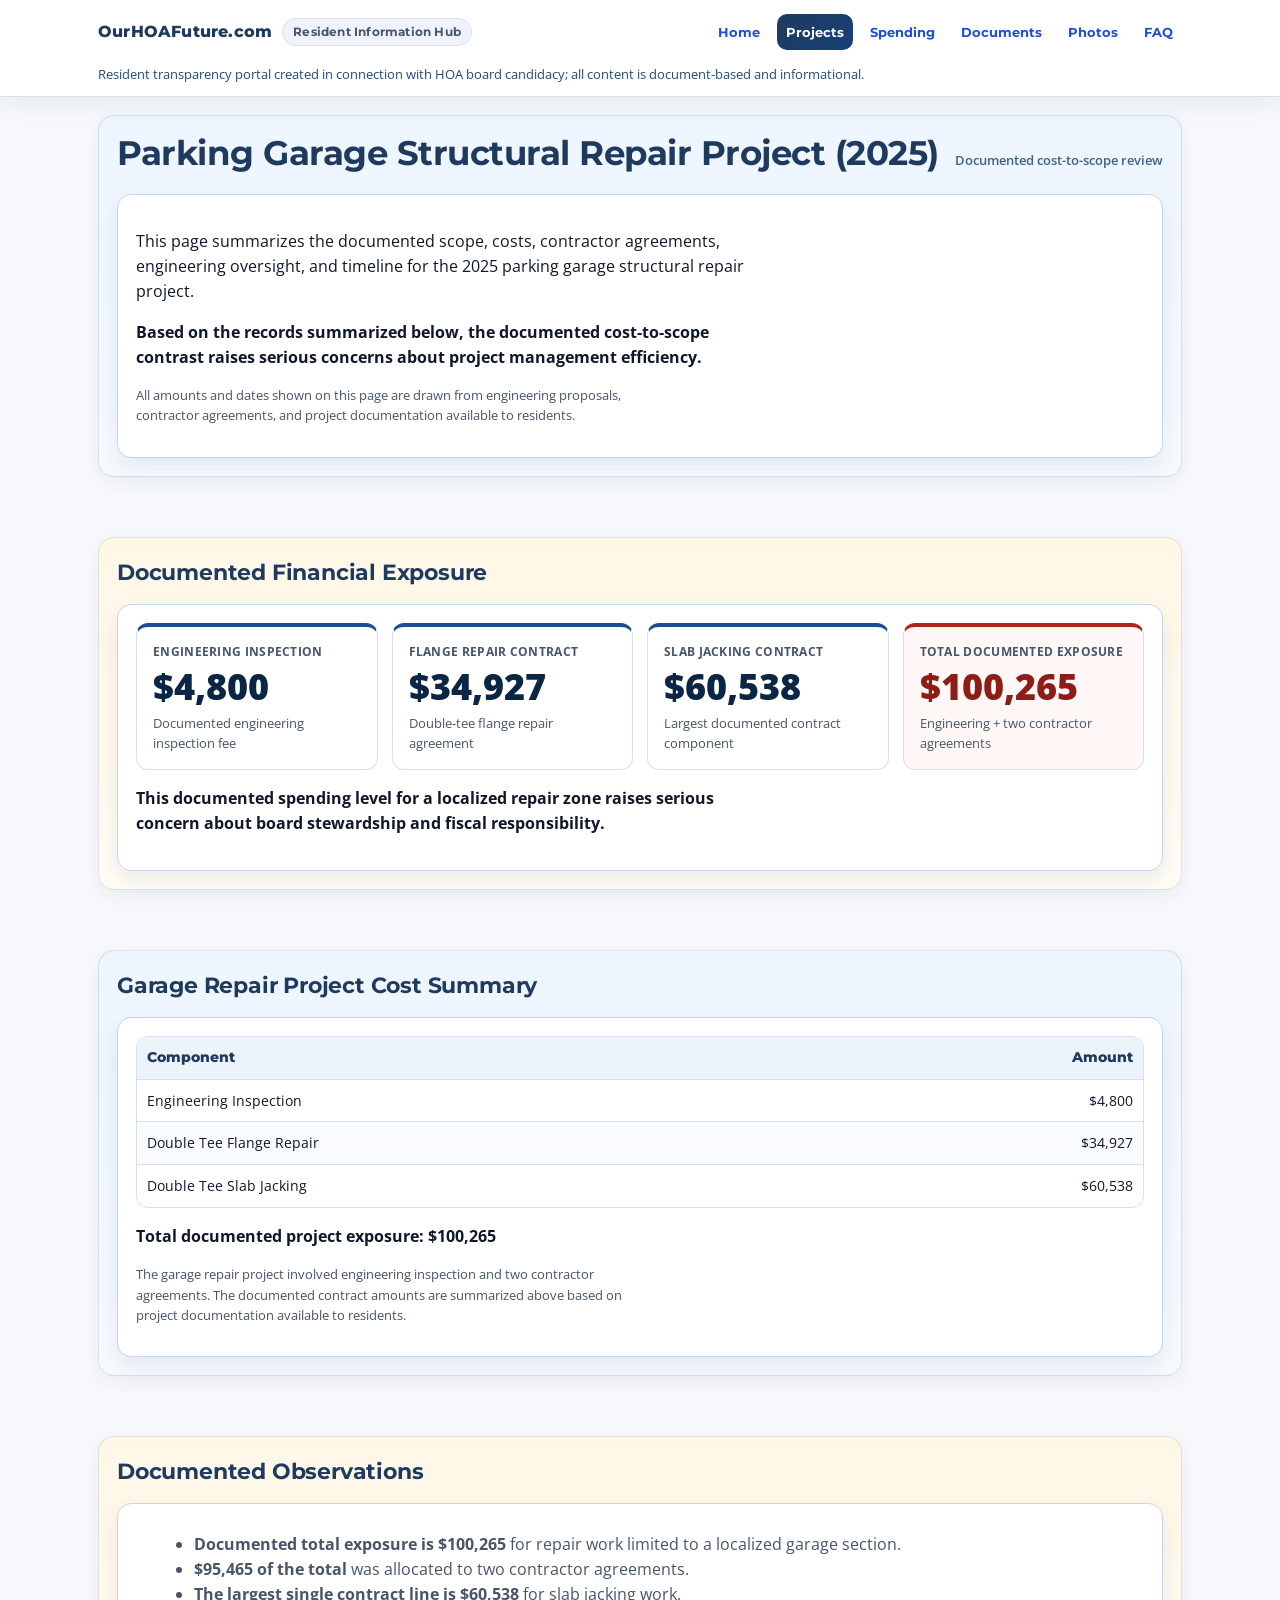
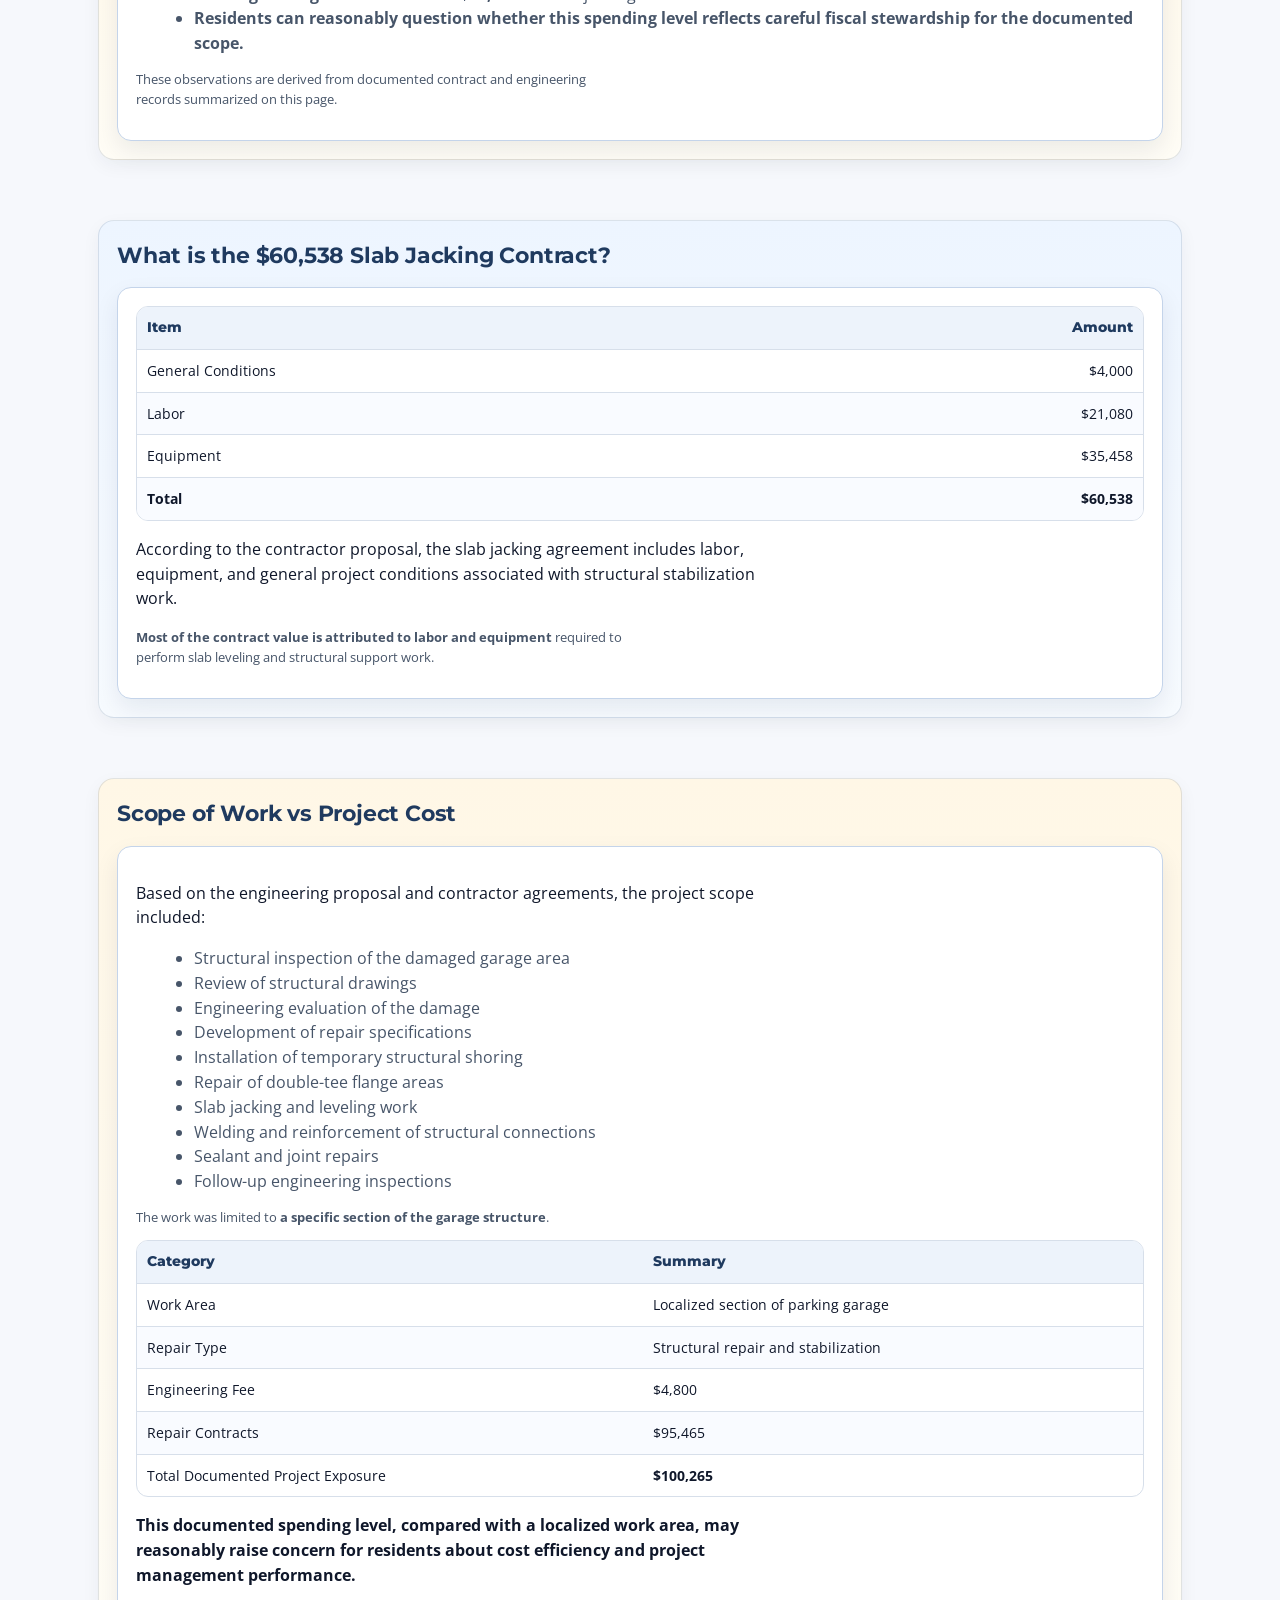
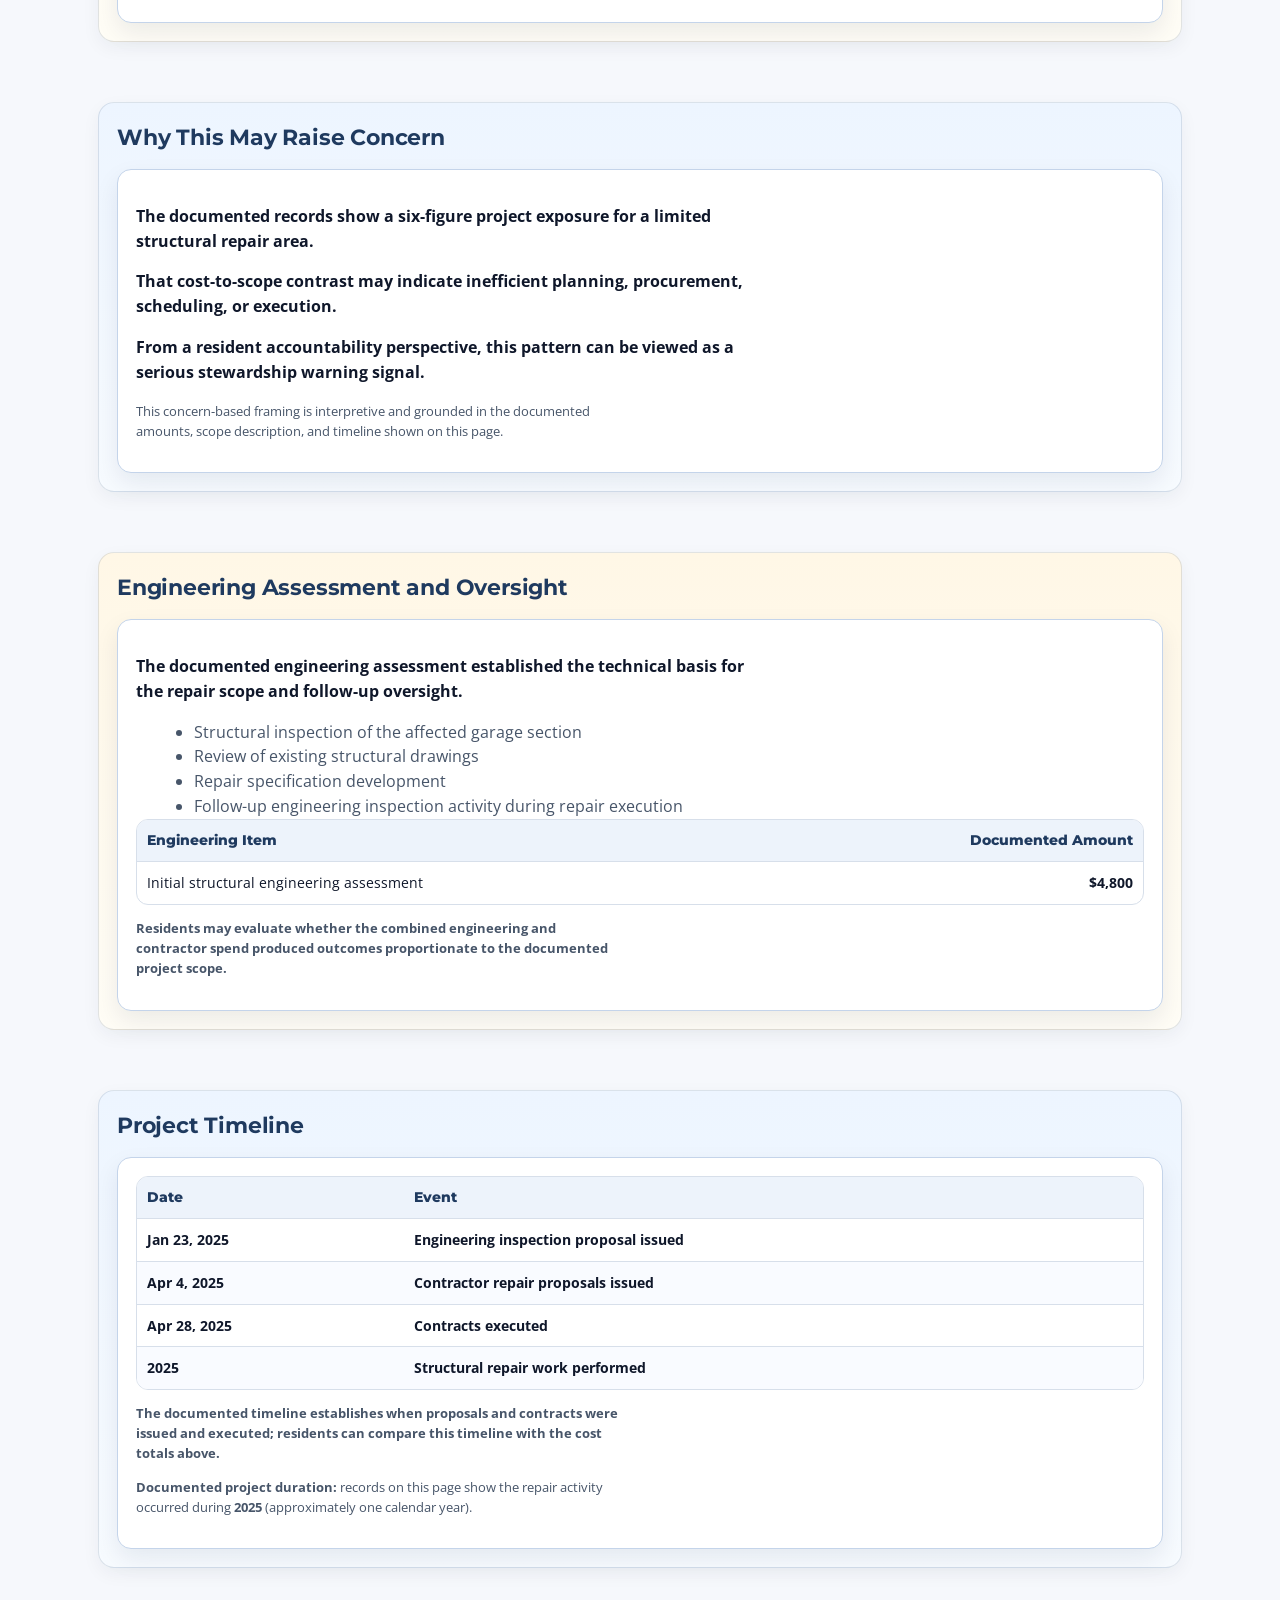
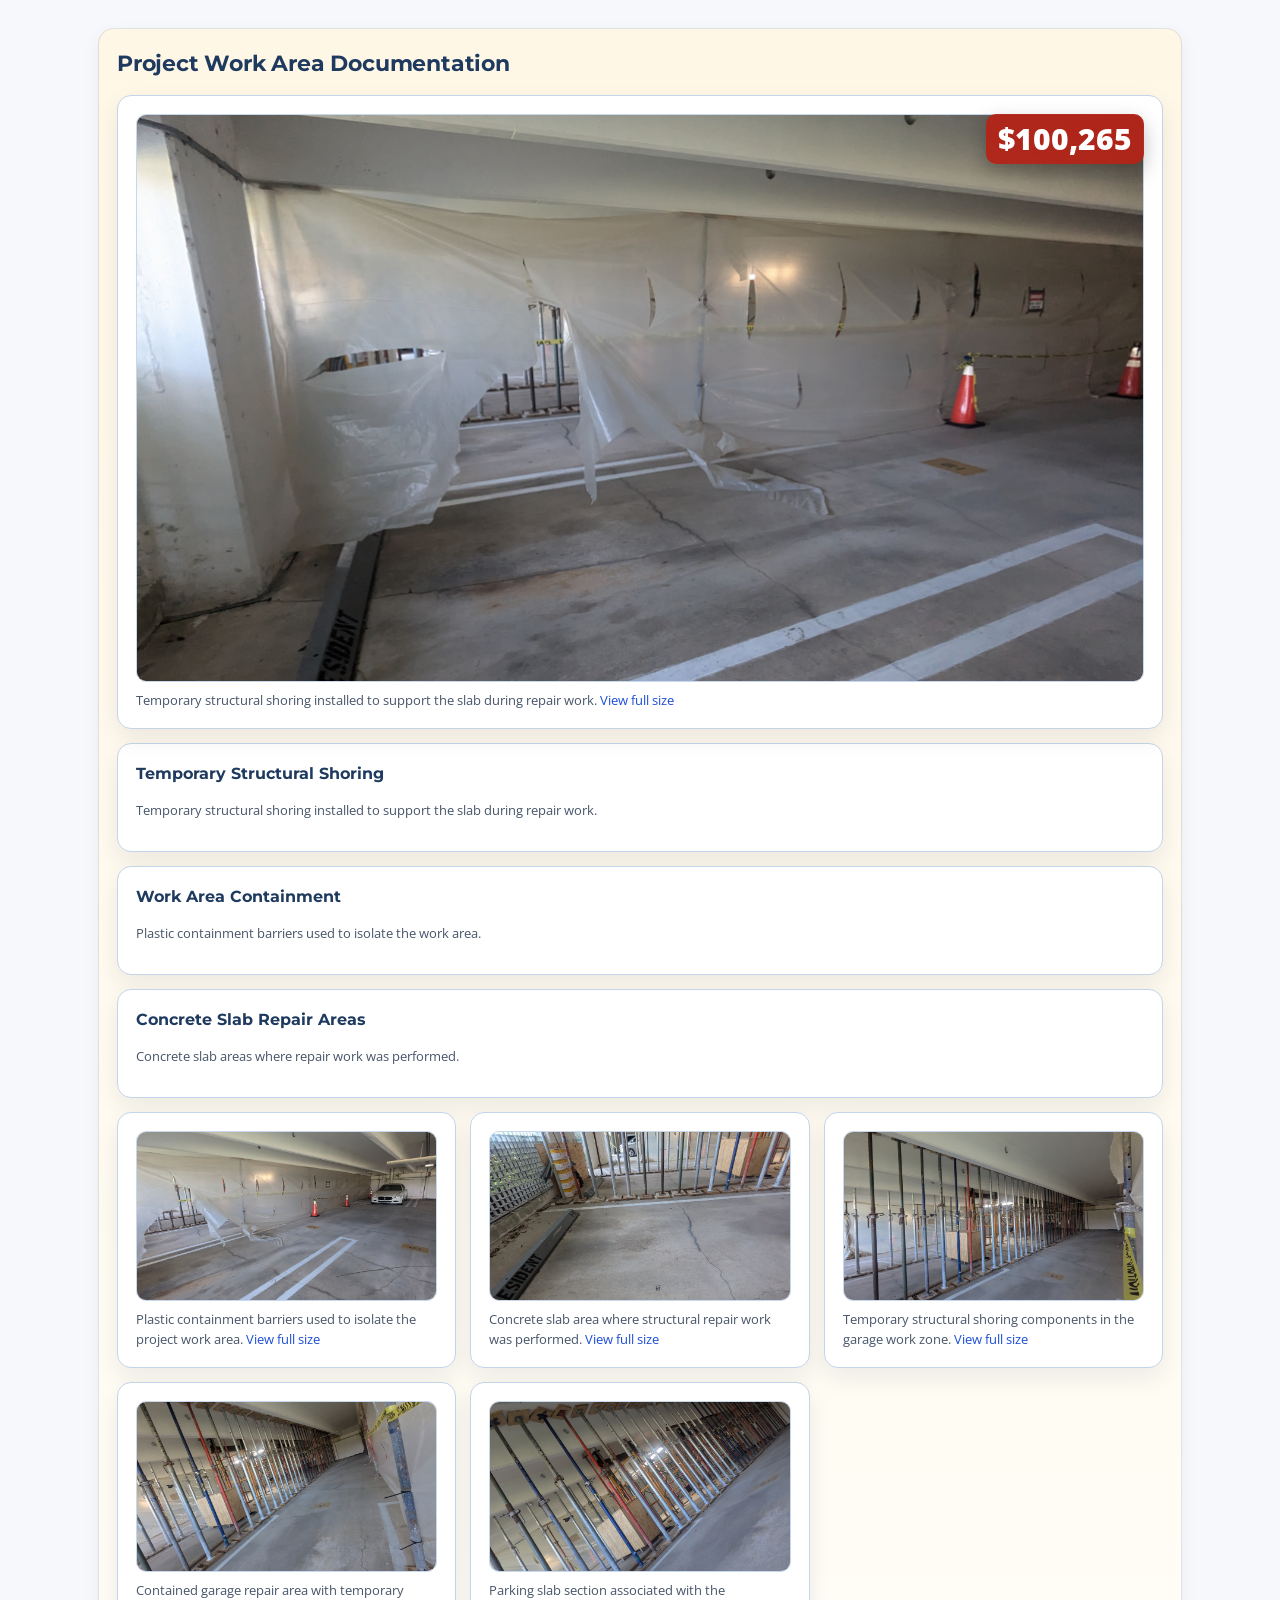
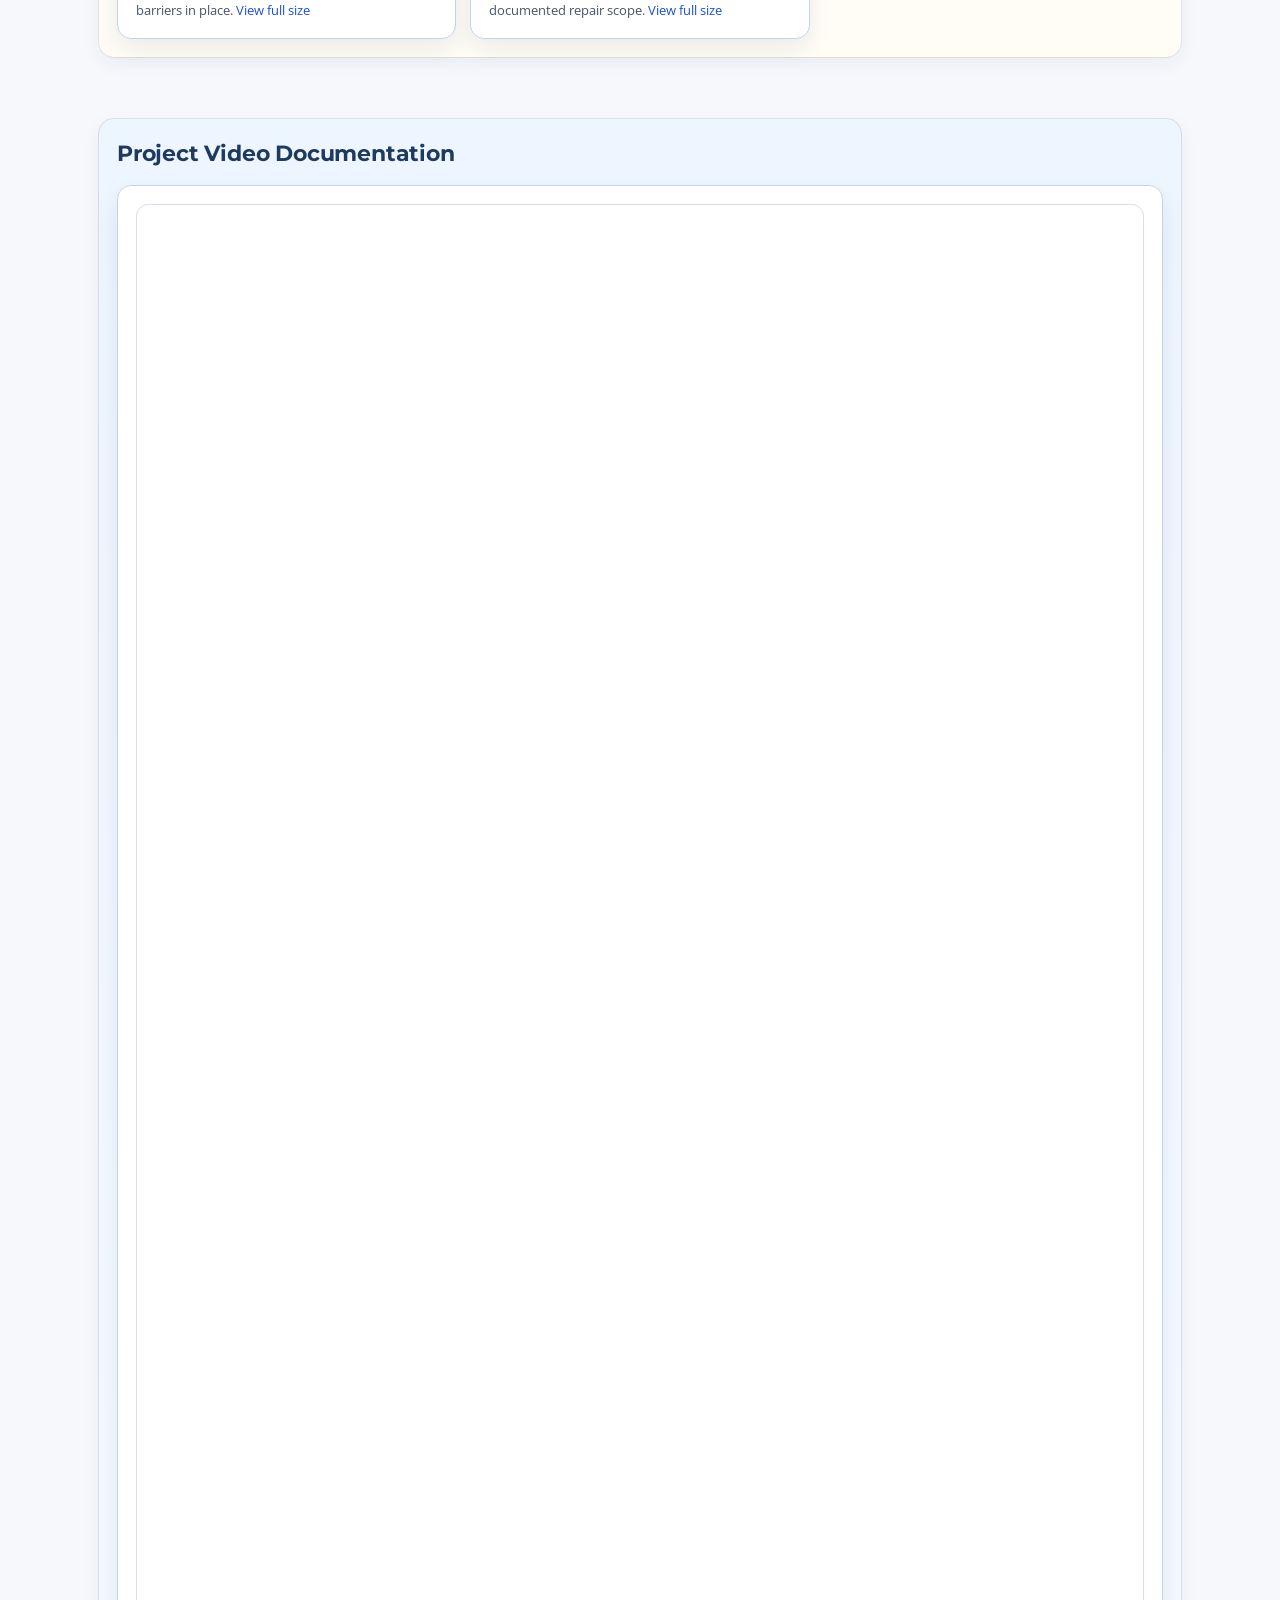
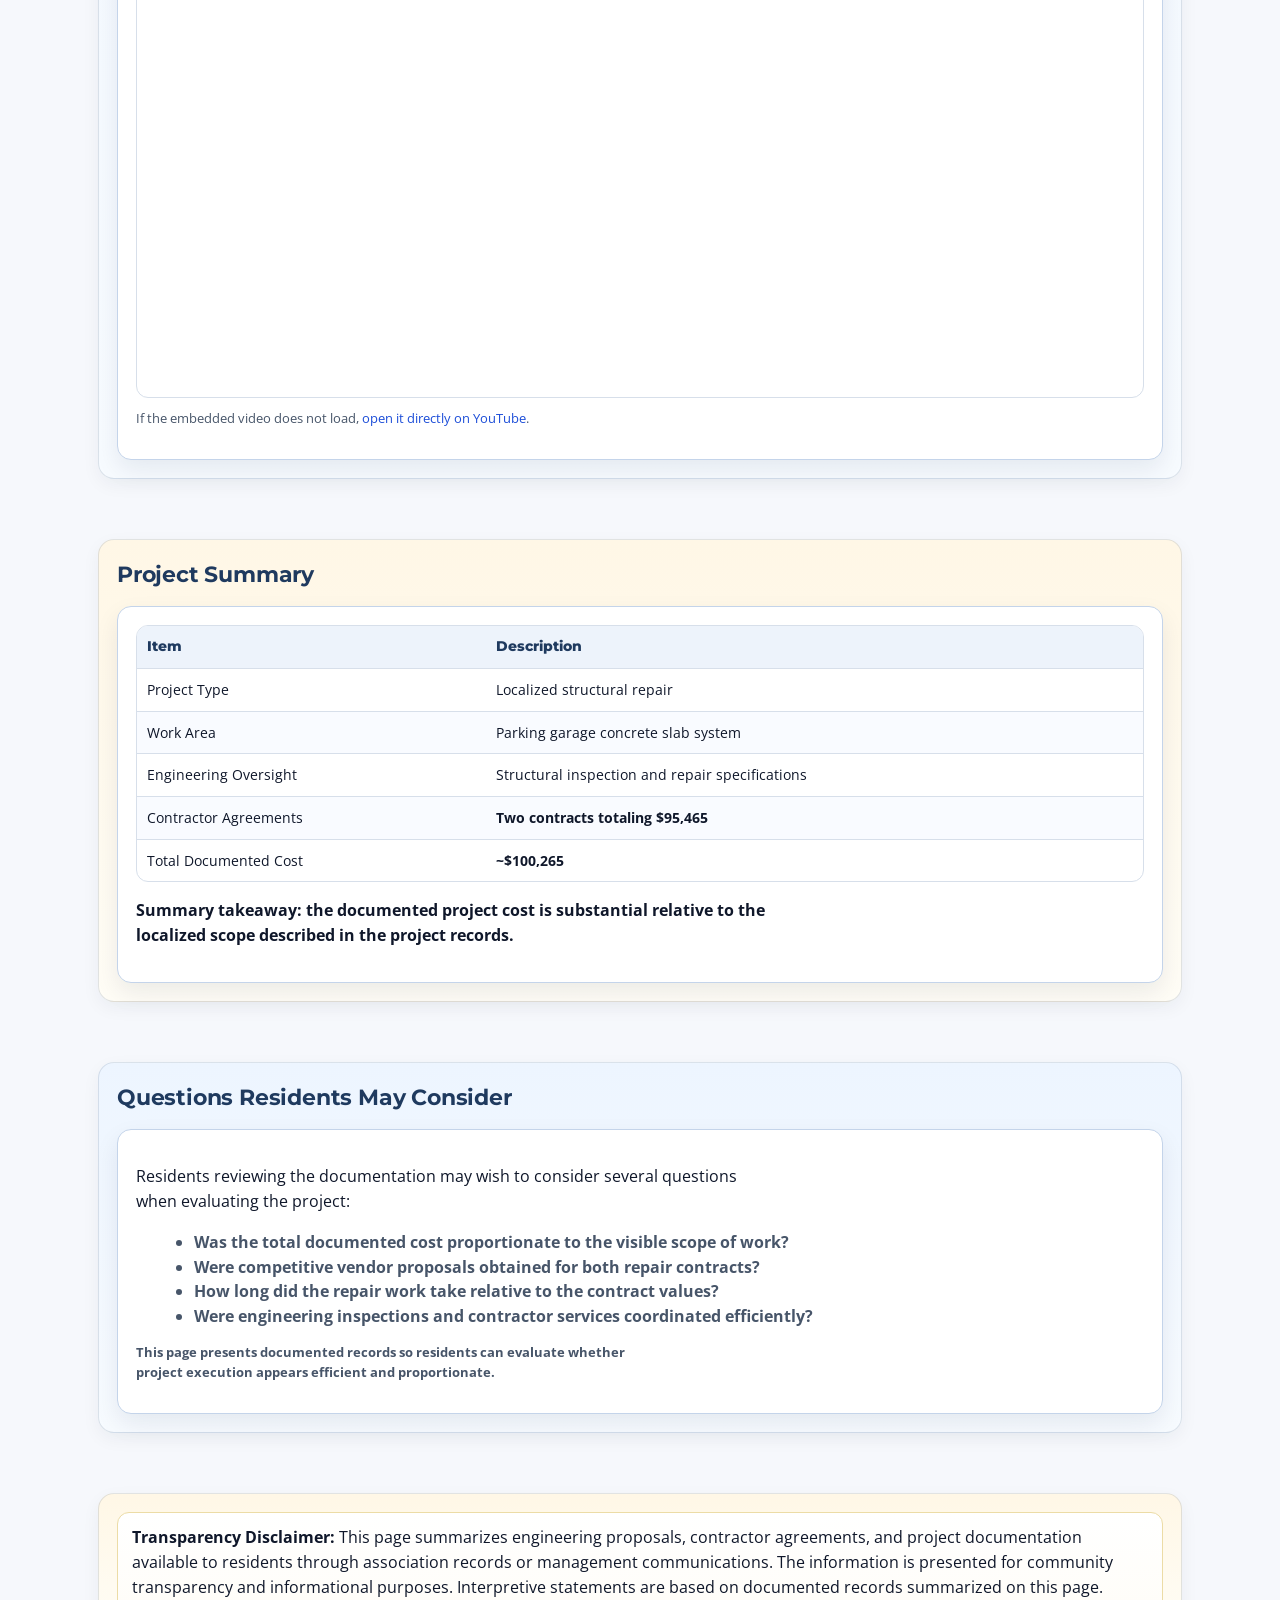
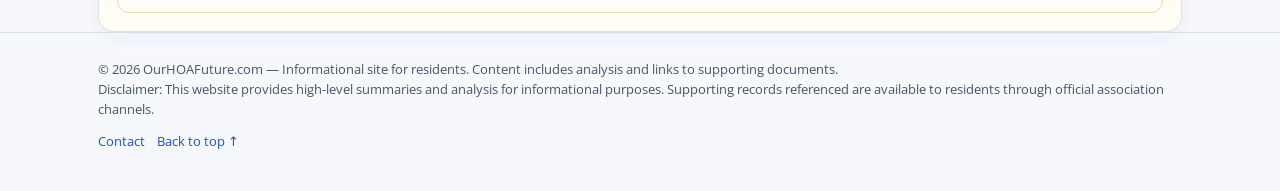
==== garage-project.html @ c11b611b "feat(garage): feature first photo, format sticker amount, and add duration note" ====
<!doctype html>
<html lang="en">
<head>
  <meta charset="utf-8" />
  <meta name="viewport" content="width=device-width, initial-scale=1" />
  <title>Parking Garage Structural Repair Project (2025) | OurHOAFuture.com</title>
  <meta name="description" content="Summary of the 2025 parking garage structural repair project, scope, documented costs, and timeline." />
  <link rel="stylesheet" href="assets/css/site.css" />
  <style>
    main.garage-project-page > section + section { margin-top: 60px; }
    .money-grid { display: grid; grid-template-columns: repeat(4, 1fr); gap: 14px; }
    .money-card { background: #fff; border: 1px solid var(--border); border-radius: 12px; padding: 16px; border-top: 4px solid #1f4f8a; }
    .money-card.total { border-top-color: #b42318; background: #fff8f7; }
    .money-label { font-size: 12px; font-weight: 700; color: var(--muted); text-transform: uppercase; letter-spacing: 0.3px; }
    .money-value { margin-top: 6px; font-size: 36px; line-height: 1.1; font-weight: 800; color: #0b2545; }
    .money-card.total .money-value { color: #8f1d17; }
    .money-note { margin-top: 6px; font-size: 13px; color: var(--muted); }
    @media (max-width: 1100px) { .money-grid { grid-template-columns: repeat(2, 1fr); } }
    @media (max-width: 700px) { .money-grid { grid-template-columns: 1fr; } .money-value { font-size: 30px; } }
  </style>
</head>
<body id="top">
<header>
  <div class="wrap">
    <div class="topbar">
      <div class="brand">
        OurHOAFuture.com
        <span class="badge">Resident Information Hub</span>
      </div>
                  <nav>
        <a href="index.html">Home</a>
        <a class="active" href="pages/projects.html">Projects</a>
        <a href="pages/spending.html">Spending</a>
        <a href="pages/documents.html">Documents</a>
        <a href="pages/photos.html">Photos</a>
        <a href="pages/faq.html">FAQ</a>
      </nav>
    </div>
    <div class="context-ribbon">Resident transparency portal created in connection with HOA board candidacy; all content is document-based and informational.</div>
  </div>
</header>

<main class="wrap garage-project-page">
  <section class="panel">
    <div class="section-title">
      <h1>Parking Garage Structural Repair Project (2025)</h1>
      <div class="hint">Documented cost-to-scope review</div>
    </div>
    <div class="card">
      <p>This page summarizes the documented scope, costs, contractor agreements, engineering oversight, and timeline for the 2025 parking garage structural repair project.</p>
      <p><strong>Based on the records summarized below, the documented cost-to-scope contrast raises serious concerns about project management efficiency.</strong></p>
      <p class="small">All amounts and dates shown on this page are drawn from engineering proposals, contractor agreements, and project documentation available to residents.</p>
    </div>
  </section>

  <section class="panel">
    <div class="section-title"><h2>Documented Financial Exposure</h2></div>
    <div class="card">
      <div class="money-grid">
        <div class="money-card">
          <div class="money-label">Engineering Inspection</div>
          <div class="money-value">$4,800</div>
          <div class="money-note">Documented engineering inspection fee</div>
        </div>
        <div class="money-card">
          <div class="money-label">Flange Repair Contract</div>
          <div class="money-value">$34,927</div>
          <div class="money-note">Double-tee flange repair agreement</div>
        </div>
        <div class="money-card">
          <div class="money-label">Slab Jacking Contract</div>
          <div class="money-value">$60,538</div>
          <div class="money-note">Largest documented contract component</div>
        </div>
        <div class="money-card total">
          <div class="money-label">Total Documented Exposure</div>
          <div class="money-value">$100,265</div>
          <div class="money-note">Engineering + two contractor agreements</div>
        </div>
      </div>
      <p><strong>This documented spending level for a localized repair zone raises serious concern about board stewardship and fiscal responsibility.</strong></p>
    </div>
  </section>

  <section class="panel">
    <div class="section-title"><h2>Garage Repair Project Cost Summary</h2></div>
    <div class="card">
      <div class="table-wrap">
        <table>
          <thead>
            <tr>
              <th>Component</th>
              <th class="num">Amount</th>
            </tr>
          </thead>
          <tbody>
            <tr>
              <td>Engineering Inspection</td>
              <td class="num">$4,800</td>
            </tr>
            <tr>
              <td>Double Tee Flange Repair</td>
              <td class="num">$34,927</td>
            </tr>
            <tr>
              <td>Double Tee Slab Jacking</td>
              <td class="num">$60,538</td>
            </tr>
          </tbody>
        </table>
      </div>
      <p><strong>Total documented project exposure: $100,265</strong></p>
      <p class="small">The garage repair project involved engineering inspection and two contractor agreements. The documented contract amounts are summarized above based on project documentation available to residents.</p>
    </div>
  </section>

  <section class="panel">
    <div class="section-title"><h2>Documented Observations</h2></div>
    <div class="card">
      <ul>
        <li><strong>Documented total exposure is $100,265</strong> for repair work limited to a localized garage section.</li>
        <li><strong>$95,465 of the total</strong> was allocated to two contractor agreements.</li>
        <li><strong>The largest single contract line is $60,538</strong> for slab jacking work.</li>
        <li><strong>Residents can reasonably question whether this spending level reflects careful fiscal stewardship for the documented scope.</strong></li>
      </ul>
      <p class="small">These observations are derived from documented contract and engineering records summarized on this page.</p>
    </div>
  </section>

  <section class="panel">
    <div class="section-title"><h2>What is the $60,538 Slab Jacking Contract?</h2></div>
    <div class="card">
      <div class="table-wrap">
        <table>
          <thead>
            <tr>
              <th>Item</th>
              <th class="num">Amount</th>
            </tr>
          </thead>
          <tbody>
            <tr>
              <td>General Conditions</td>
              <td class="num">$4,000</td>
            </tr>
            <tr>
              <td>Labor</td>
              <td class="num">$21,080</td>
            </tr>
            <tr>
              <td>Equipment</td>
              <td class="num">$35,458</td>
            </tr>
            <tr>
              <td><strong>Total</strong></td>
              <td class="num"><strong>$60,538</strong></td>
            </tr>
          </tbody>
        </table>
      </div>
      <p>According to the contractor proposal, the slab jacking agreement includes labor, equipment, and general project conditions associated with structural stabilization work.</p>
      <p class="small"><strong>Most of the contract value is attributed to labor and equipment</strong> required to perform slab leveling and structural support work.</p>
    </div>
  </section>

  <section class="panel">
    <div class="section-title"><h2>Scope of Work vs Project Cost</h2></div>
    <div class="card">
      <p>Based on the engineering proposal and contractor agreements, the project scope included:</p>
      <ul>
        <li>Structural inspection of the damaged garage area</li>
        <li>Review of structural drawings</li>
        <li>Engineering evaluation of the damage</li>
        <li>Development of repair specifications</li>
        <li>Installation of temporary structural shoring</li>
        <li>Repair of double-tee flange areas</li>
        <li>Slab jacking and leveling work</li>
        <li>Welding and reinforcement of structural connections</li>
        <li>Sealant and joint repairs</li>
        <li>Follow-up engineering inspections</li>
      </ul>
      <p class="small">The work was limited to <strong>a specific section of the garage structure</strong>.</p>

      <div class="table-wrap">
        <table>
          <thead>
            <tr>
              <th>Category</th>
              <th>Summary</th>
            </tr>
          </thead>
          <tbody>
            <tr>
              <td>Work Area</td>
              <td>Localized section of parking garage</td>
            </tr>
            <tr>
              <td>Repair Type</td>
              <td>Structural repair and stabilization</td>
            </tr>
            <tr>
              <td>Engineering Fee</td>
              <td>$4,800</td>
            </tr>
            <tr>
              <td>Repair Contracts</td>
              <td>$95,465</td>
            </tr>
            <tr>
              <td>Total Documented Project Exposure</td>
              <td><strong>$100,265</strong></td>
            </tr>
          </tbody>
        </table>
      </div>
      <p><strong>This documented spending level, compared with a localized work area, may reasonably raise concern for residents about cost efficiency and project management performance.</strong></p>
    </div>
  </section>

  <section class="panel">
    <div class="section-title"><h2>Why This May Raise Concern</h2></div>
    <div class="card">
      <p><strong>The documented records show a six-figure project exposure for a limited structural repair area.</strong></p>
      <p><strong>That cost-to-scope contrast may indicate inefficient planning, procurement, scheduling, or execution.</strong></p>
      <p><strong>From a resident accountability perspective, this pattern can be viewed as a serious stewardship warning signal.</strong></p>
      <p class="small">This concern-based framing is interpretive and grounded in the documented amounts, scope description, and timeline shown on this page.</p>
    </div>
  </section>

  <section class="panel">
    <div class="section-title"><h2>Engineering Assessment and Oversight</h2></div>
    <div class="card">
      <p><strong>The documented engineering assessment established the technical basis for the repair scope and follow-up oversight.</strong></p>
      <ul>
        <li>Structural inspection of the affected garage section</li>
        <li>Review of existing structural drawings</li>
        <li>Repair specification development</li>
        <li>Follow-up engineering inspection activity during repair execution</li>
      </ul>
      <div class="table-wrap">
        <table>
          <thead>
            <tr>
              <th>Engineering Item</th>
              <th class="num">Documented Amount</th>
            </tr>
          </thead>
          <tbody>
            <tr>
              <td>Initial structural engineering assessment</td>
              <td class="num"><strong>$4,800</strong></td>
            </tr>
          </tbody>
        </table>
      </div>
      <p class="small"><strong>Residents may evaluate whether the combined engineering and contractor spend produced outcomes proportionate to the documented project scope.</strong></p>
    </div>
  </section>

  <section class="panel">
    <div class="section-title"><h2>Project Timeline</h2></div>
    <div class="card">
      <div class="table-wrap">
        <table>
          <thead>
            <tr>
              <th>Date</th>
              <th>Event</th>
            </tr>
          </thead>
          <tbody>
            <tr>
              <td><strong>Jan 23, 2025</strong></td>
              <td><strong>Engineering inspection proposal issued</strong></td>
            </tr>
            <tr>
              <td><strong>Apr 4, 2025</strong></td>
              <td><strong>Contractor repair proposals issued</strong></td>
            </tr>
            <tr>
              <td><strong>Apr 28, 2025</strong></td>
              <td><strong>Contracts executed</strong></td>
            </tr>
            <tr>
              <td><strong>2025</strong></td>
              <td><strong>Structural repair work performed</strong></td>
            </tr>
          </tbody>
        </table>
      </div>
      <p class="small"><strong>The documented timeline establishes when proposals and contracts were issued and executed; residents can compare this timeline with the cost totals above.</strong></p>
      <p class="small"><strong>Documented project duration:</strong> records on this page show the repair activity occurred during <strong>2025</strong> (approximately one calendar year).</p>
    </div>
  </section>

  <section class="panel">
    <div class="section-title"><h2>Project Work Area Documentation</h2></div>

    <figure class="card gallery-item" style="margin-bottom:14px;">
      <a href="assets/images/garage1.jpg" target="_blank" rel="noopener"><img src="assets/images/garage1.jpg" alt="Temporary structural shoring installed to support the slab during repair work" loading="lazy" /></a>
      <div class="cost-markup" aria-label="Documented cost">$100,265</div>
      <figcaption>Temporary structural shoring installed to support the slab during repair work. <a href="assets/images/garage1.jpg" target="_blank" rel="noopener">View full size</a></figcaption>
    </figure>

    <div class="card" style="margin-bottom:14px;">
      <h3>Temporary Structural Shoring</h3>
      <p class="small">Temporary structural shoring installed to support the slab during repair work.</p>
    </div>

    <div class="card" style="margin-bottom:14px;">
      <h3>Work Area Containment</h3>
      <p class="small">Plastic containment barriers used to isolate the work area.</p>
    </div>

    <div class="card" style="margin-bottom:14px;">
      <h3>Concrete Slab Repair Areas</h3>
      <p class="small">Concrete slab areas where repair work was performed.</p>
    </div>

    <div class="garage-gallery">
      <figure class="card gallery-item"><a href="assets/images/garage2.jpg" target="_blank" rel="noopener"><img src="assets/images/garage2.jpg" alt="Plastic containment barriers used to isolate the project work area" loading="lazy" /></a><figcaption>Plastic containment barriers used to isolate the project work area. <a href="assets/images/garage2.jpg" target="_blank" rel="noopener">View full size</a></figcaption></figure>
      <figure class="card gallery-item"><a href="assets/images/garage3.jpg" target="_blank" rel="noopener"><img src="assets/images/garage3.jpg" alt="Concrete slab area where structural repair work was performed" loading="lazy" /></a><figcaption>Concrete slab area where structural repair work was performed. <a href="assets/images/garage3.jpg" target="_blank" rel="noopener">View full size</a></figcaption></figure>
      <figure class="card gallery-item"><a href="assets/images/garage4.jpg" target="_blank" rel="noopener"><img src="assets/images/garage4.jpg" alt="Temporary structural shoring components in the garage work zone" loading="lazy" /></a><figcaption>Temporary structural shoring components in the garage work zone. <a href="assets/images/garage4.jpg" target="_blank" rel="noopener">View full size</a></figcaption></figure>
      <figure class="card gallery-item"><a href="assets/images/garage5.jpg" target="_blank" rel="noopener"><img src="assets/images/garage5.jpg" alt="Contained garage repair area with temporary barriers in place" loading="lazy" /></a><figcaption>Contained garage repair area with temporary barriers in place. <a href="assets/images/garage5.jpg" target="_blank" rel="noopener">View full size</a></figcaption></figure>
      <figure class="card gallery-item"><a href="assets/images/garage6.jpg" target="_blank" rel="noopener"><img src="assets/images/garage6.jpg" alt="Parking slab section associated with the documented repair scope" loading="lazy" /></a><figcaption>Parking slab section associated with the documented repair scope. <a href="assets/images/garage6.jpg" target="_blank" rel="noopener">View full size</a></figcaption></figure>
    </div>
  </section>

  <section class="panel">
    <div class="section-title"><h2>Project Video Documentation</h2></div>
    <div class="card">
      <div style="position:relative;padding-top:177.78%;border-radius:12px;overflow:hidden;border:1px solid var(--border);">
        <iframe
          src="https://www.youtube.com/embed/sgrGL63CoDY"
          title="Garage repair project video"
          loading="lazy"
          allow="accelerometer; autoplay; clipboard-write; encrypted-media; gyroscope; picture-in-picture; web-share"
          allowfullscreen
          style="position:absolute;inset:0;width:100%;height:100%;border:0;"
        ></iframe>
      </div>
      <p class="small" style="margin-top:10px;">If the embedded video does not load, <a href="https://youtube.com/shorts/sgrGL63CoDY?feature=share" target="_blank" rel="noopener">open it directly on YouTube</a>.</p>
    </div>
  </section>

  <section class="panel">
    <div class="section-title"><h2>Project Summary</h2></div>
    <div class="card">
      <div class="table-wrap">
        <table>
          <thead>
            <tr>
              <th>Item</th>
              <th>Description</th>
            </tr>
          </thead>
          <tbody>
            <tr><td>Project Type</td><td>Localized structural repair</td></tr>
            <tr><td>Work Area</td><td>Parking garage concrete slab system</td></tr>
            <tr><td>Engineering Oversight</td><td>Structural inspection and repair specifications</td></tr>
            <tr><td>Contractor Agreements</td><td><strong>Two contracts totaling $95,465</strong></td></tr>
            <tr><td>Total Documented Cost</td><td><strong>~$100,265</strong></td></tr>
          </tbody>
        </table>
      </div>
      <p><strong>Summary takeaway: the documented project cost is substantial relative to the localized scope described in the project records.</strong></p>
    </div>
  </section>

  <section class="panel">
    <div class="section-title"><h2>Questions Residents May Consider</h2></div>
    <div class="card">
      <p>Residents reviewing the documentation may wish to consider several questions when evaluating the project:</p>
      <ul>
        <li><strong>Was the total documented cost proportionate to the visible scope of work?</strong></li>
        <li><strong>Were competitive vendor proposals obtained for both repair contracts?</strong></li>
        <li><strong>How long did the repair work take relative to the contract values?</strong></li>
        <li><strong>Were engineering inspections and contractor services coordinated efficiently?</strong></li>
      </ul>
      <p class="small"><strong>This page presents documented records so residents can evaluate whether project execution appears efficient and proportionate.</strong></p>
    </div>
  </section>

  <section class="panel">
    <div class="callout">
      <strong>Transparency Disclaimer:</strong> This page summarizes engineering proposals, contractor agreements, and project documentation available to residents through association records or management communications. The information is presented for community transparency and informational purposes. Interpretive statements are based on documented records summarized on this page.
    </div>
  </section>
</main>

<footer>
  <div class="wrap">
    <div class="footer-row">
      <div>&copy; <span id="y"></span> OurHOAFuture.com &mdash; Informational site for residents. Content includes analysis and links to supporting documents.<br />Disclaimer: This website provides high-level summaries and analysis for informational purposes. Supporting records referenced are available to residents through official association channels.</div>
      <div class="footer-links">
        <a href="pages/contact.html">Contact</a>
        <a href="#top">Back to top &uarr;</a>
      </div>
    </div>
  </div>

  <script src="assets/js/site.js"></script>
  <script>
    document.getElementById("y").textContent = new Date().getFullYear();
  </script>
</footer>
</body>
</html>
---- assets/css/site.css ----
@import url("https://fonts.googleapis.com/css2?family=Montserrat:wght@600;700;800&family=Open+Sans:wght@400;600;700&display=swap");

:root{
  --bg:#F6F8FC;
  --surface:#FFFFFF;
  --surface-2:#EEF3FB;
  --text:#0F172A;
  --muted:#475569;
  --border:#D7DFEA;
  --primary:#1f3a5f;
  --primary-2:#2a4d7c;
  --accent:#C9A227;
  --danger:#B42318;
  --link:#1D4ED8;
  --navy:var(--primary);
  --slate:#2E4A6B;
  --teal:#0F766E;
  --cyan:#0EA5E9;
  --amber:#C58B00;
  --sky:#EAF2FB;
  --soft-blue:#F3F8FF;
  --warm:#FFF9EC;
  --ink:var(--text);
  --panel:var(--surface-2);
  --radius:14px;
  --shadow:0 10px 25px rgba(11,31,59,.08);
  --max:1120px;
}
*{box-sizing:border-box}
body{
  margin:0;
  font-family:"Open Sans",Lato,ui-sans-serif,system-ui,-apple-system,"Segoe UI",Roboto,Arial,"Helvetica Neue",Helvetica,sans-serif;
  color:var(--text);
  background:var(--bg);
  line-height:1.55;
  overflow-x:hidden;
}
a{color:var(--link);text-decoration:none}
a:hover{color:var(--teal);text-decoration:underline}
header{
  position:sticky;
  top:0;
  z-index:50;
  background:rgba(255,255,255,.97);
  backdrop-filter:blur(8px);
  border-bottom:1px solid var(--border);
  box-shadow:0 8px 24px rgba(11,31,59,.06);
}
.wrap{max-width:var(--max);margin:0 auto;padding:0 18px}
.topbar{
  display:flex;
  align-items:center;
  justify-content:space-between;
  gap:14px;
  padding:14px 0;
}
.brand{
  display:flex;
  align-items:center;
  gap:10px;
  font-family:"Montserrat",ui-sans-serif,system-ui,sans-serif;
  font-weight:800;
  letter-spacing:.2px;
  color:var(--navy);
  white-space:nowrap;
}
.badge{
  font-size:12px;
  font-weight:700;
  padding:4px 10px;
  border:1px solid var(--border);
  border-radius:999px;
  color:var(--muted);
  background:var(--panel);
}
.context-ribbon{
  font-size:13px;
  color:#274a73;
  padding:0 0 12px;
}
nav{
  display:flex;
  gap:8px;
  flex-wrap:wrap;
  justify-content:flex-end;
  font-family:"Montserrat",ui-sans-serif,system-ui,sans-serif;
  font-size:13px;
  font-weight:700;
}
.mobile-nav-toggle{
  display:none;
  border:1px solid var(--border);
  background:var(--surface);
  color:var(--primary);
  border-radius:10px;
  padding:8px 10px;
  font-weight:700;
  font-family:"Montserrat",ui-sans-serif,system-ui,sans-serif;
}
.mobile-nav-toggle:hover{background:var(--surface-2)}
.mobile-nav-toggle:focus-visible{
  outline:3px solid rgba(29,78,216,.35);
  outline-offset:2px;
}
nav a{padding:8px 9px;border-radius:10px}
nav a:hover{background:var(--soft-blue);text-decoration:none}
nav a.active{background:linear-gradient(135deg,var(--navy),#174077);color:#fff}
main{padding:42px 0 28px}
main.home-main > section{
  margin-top:60px;
}
main > section{
  margin-top:18px;
  padding:18px;
  border-radius:16px;
  border:1px solid rgba(46,74,107,.14);
  box-shadow:0 6px 18px rgba(11,31,59,.05);
}
main > section:nth-of-type(odd){background:linear-gradient(180deg,#edf5ff,#f7fbff)}
main > section:nth-of-type(even){background:linear-gradient(180deg,#fff7e6,#fffdf6)}
.hero{padding-bottom:20px}
.hero-grid{display:grid;grid-template-columns:1.3fr .7fr;gap:18px;align-items:stretch}
.about-grid{display:grid;grid-template-columns:1.2fr .8fr;gap:18px;align-items:stretch}
.stack{display:grid;gap:14px}
.card{
  background:var(--surface);
  border:1px solid #c4d4ea;
  border-radius:var(--radius);
  box-shadow:var(--shadow);
  padding:18px;
}
h1,h2,h3,th,.btn{
  font-family:"Montserrat",ui-sans-serif,system-ui,sans-serif;
}
h1{margin:0 0 8px;font-size:34px;line-height:1.12;color:var(--navy);letter-spacing:-.5px}
h2{margin:0;font-size:22px;color:var(--navy);letter-spacing:-.2px}
h3{margin:0 0 8px;color:var(--navy);font-size:16px}
.subhead{font-size:16px;color:var(--muted);margin:0 0 14px}
.tagline{display:inline-flex;gap:10px;flex-wrap:wrap;font-weight:800;color:var(--navy);margin:0 0 12px}
.tagline span{
  padding:6px 10px;
  border-radius:999px;
  border:1px solid #cfe0f5;
  background:linear-gradient(180deg,#ffffff,#f6fbff);
}
.cta-row{display:flex;gap:10px;flex-wrap:wrap;margin-top:14px}
.btn{
  display:inline-flex;
  align-items:center;
  justify-content:center;
  padding:10px 14px;
  border-radius:12px;
  border:1px solid var(--border);
  background:var(--surface);
  color:var(--navy);
  font-weight:800;
  font-size:14px;
}
.btn.primary{
  background:linear-gradient(135deg,var(--navy),#174077);
  color:#fff;
  border-color:#163a68;
}
.btn-primary{
  background:linear-gradient(135deg,var(--navy),#174077);
  color:#fff;
  border-color:#163a68;
}
.btn-secondary{
  background:var(--surface);
  color:var(--navy);
  border-color:#163a68;
}
.btn-secondary:hover{background:#eef4ff;text-decoration:none}
.btn-accent{
  background:linear-gradient(180deg,#d4ad3c,#bb962b);
  color:#10233f;
  border-color:#b28f27;
}
.btn-accent:hover{opacity:.95;text-decoration:none}
.btn.primary:hover{opacity:.95;text-decoration:none}
.btn-primary:hover{opacity:.95;text-decoration:none}
.btn:hover{background:#f7fbff;text-decoration:none;border-color:#bcd1ea}
p{max-width:70ch}
.panel{border-radius:16px}
a:focus-visible,
button:focus-visible,
input:focus-visible,
select:focus-visible,
summary:focus-visible{
  outline:3px solid rgba(29,78,216,.35);
  outline-offset:2px;
}
.profile-card{padding:14px}
.profile-photo{
  width:100%;
  border-radius:12px;
  border:1px solid var(--border);
  display:block;
  object-fit:cover;
  aspect-ratio:4/3;
}
.profile-caption{margin-top:10px;font-size:13px;color:var(--muted)}
.qrbox{display:flex;flex-direction:column;justify-content:space-between;gap:10px}
.qr{
  width:100%;
  aspect-ratio:1/1;
  border:1px dashed #cfd8e6;
  border-radius:12px;
  background:#fff;
  display:flex;
  align-items:center;
  justify-content:center;
  overflow:hidden;
}
.qr img{width:100%;height:100%;object-fit:contain}
.small{font-size:13px;color:var(--muted)}
.section-title{display:flex;align-items:baseline;justify-content:space-between;gap:12px;margin-bottom:14px}
.hint{font-size:13px;color:#3e6289;font-weight:600}
.grid{display:grid;grid-template-columns:repeat(12,1fr);gap:14px}
.col-4{grid-column:span 4}
.col-6{grid-column:span 6}
.col-8{grid-column:span 8}
.col-12{grid-column:span 12}
.tile{background:#fff;border:1px solid var(--border);border-radius:var(--radius);padding:16px}
.tile{
  border-top:4px solid #93b5dc;
  transition:transform .18s ease, box-shadow .18s ease, border-top-color .18s ease;
}
.grid .tile:nth-child(3n+1){border-top-color:#2e5f97}
.grid .tile:nth-child(3n+2){border-top-color:#0f766e}
.grid .tile:nth-child(3n+3){border-top-color:#b07d00}
.tile:hover{
  transform:translateY(-2px);
  box-shadow:0 12px 24px rgba(11,31,59,.14);
}
.tile p{margin:0;color:var(--muted);font-size:14px}
.tile .link{margin-top:10px;display:inline-block;font-weight:800}
ul{margin:10px 0 0 18px;color:var(--muted)}
.callout{
  border-left:4px solid var(--accent);
  padding:12px 14px;
  background:linear-gradient(180deg,#fff,#fffdf8);
  border-radius:12px;
  border:1px solid #ecdca6;
}
.placeholder{
  margin-top:10px;
  height:220px;
  border:1px dashed #cfd8e6;
  border-radius:12px;
  background:#fff;
  display:flex;
  align-items:center;
  justify-content:center;
  color:var(--muted);
  font-weight:700;
}
table{
  width:100%;
  border-collapse:separate;
  border-spacing:0;
  border:1px solid var(--border);
  border-radius:12px;
  background:var(--surface);
  font-size:14px;
  overflow:hidden;
}
th,td{padding:10px;border-bottom:1px solid var(--border);vertical-align:top}
th{text-align:left;color:var(--navy);background:#edf3fb;font-weight:800}
tbody tr:nth-child(even){background:#f9fbff}
tbody tr:hover{background:#edf5ff}
.num{text-align:right;white-space:nowrap}
tr:last-child td{border-bottom:none}
tfoot td{font-weight:700}
.data-status{margin:10px 0 0;color:var(--muted);font-size:13px}
.toolbar{display:flex;gap:10px;flex-wrap:wrap;align-items:center;margin-bottom:12px}
.search-input,.sort-select{
  padding:8px 10px;
  border:1px solid var(--border);
  border-radius:10px;
  background:#fff;
  color:var(--ink);
}
.search-input{min-width:260px;max-width:100%}
.toggle-row{display:flex;align-items:center;gap:6px;font-size:13px;color:var(--muted)}
.summary-grid{display:grid;grid-template-columns:repeat(3,1fr);gap:14px}
.summary-card{background:#fff;border:1px solid var(--border);border-radius:12px;padding:14px}
.summary-card{
  border-left:5px solid #2e5f97;
  background:linear-gradient(180deg,#ffffff,#f7fbff);
}
.summary-grid .summary-card:nth-child(2){border-left-color:#0f766e}
.summary-grid .summary-card:nth-child(3){border-left-color:#b07d00}
.summary-label{font-size:12px;font-weight:700;color:var(--muted);text-transform:uppercase;letter-spacing:.3px}
.summary-value{margin-top:6px;font-weight:800;color:var(--navy);font-size:24px;line-height:1.2}
.summary-meta{margin-top:6px;font-size:13px;color:var(--muted)}
.table-scroll{overflow-x:auto}
.table-wrap{overflow-x:auto}
.chip-group{display:flex;gap:8px;flex-wrap:wrap;margin-bottom:12px}
.chip{
  border:1px solid var(--border);
  background:#fff;
  color:var(--slate);
  border-radius:999px;
  padding:7px 12px;
  font-size:13px;
  font-weight:700;
  cursor:pointer;
}
.chip.active{background:var(--navy);border-color:var(--navy);color:#fff}
.charts-grid{display:grid;grid-template-columns:repeat(3,1fr);gap:14px}
.latest-updates{display:grid;grid-template-columns:repeat(3,1fr);gap:14px}
.latest-item{
  background:linear-gradient(180deg,#ffffff,#f1f7ff);
  border:1px solid #bfd2ea;
  border-radius:12px;
  padding:14px;
}
.muted{color:var(--muted)}
.priority-grid{display:grid;grid-template-columns:repeat(3,1fr);gap:14px}
.priority-item{
  background:var(--surface);
  border:1px solid var(--border);
  border-radius:12px;
  padding:14px;
  display:flex;
  gap:10px;
  align-items:flex-start;
}
.priority-marker{
  width:10px;
  height:10px;
  margin-top:6px;
  border-radius:999px;
  background:var(--accent);
  flex:0 0 auto;
}
.cost-bars{margin-top:12px;display:grid;gap:10px}
.bar-row{display:grid;grid-template-columns:170px 1fr auto;align-items:center;gap:10px}
.bar-label{font-size:14px;font-weight:700;color:var(--navy)}
.bar-track{height:14px;background:#e8edf5;border-radius:999px;overflow:hidden}
.bar-fill{height:100%;background:linear-gradient(90deg,var(--slate),var(--navy));border-radius:999px}
.bar-value{font-weight:700;color:var(--navy);font-size:13px}
.garage-gallery{display:grid;grid-template-columns:repeat(3,1fr);gap:14px}
.gallery-item{margin:0}
.gallery-item{position:relative}
.gallery-item img{
  width:100%;
  border-radius:10px;
  display:block;
  border:1px solid #c7d8ec;
}
.gallery-item figcaption{margin-top:8px;font-size:13px;color:var(--muted)}
.cost-markup{
  position:absolute;
  top:18px;
  right:18px;
  background:rgba(180,35,24,.95);
  color:#fff;
  font-weight:800;
  font-size:30px;
  line-height:1;
  padding:10px 12px;
  border-radius:10px;
  box-shadow:0 8px 20px rgba(0,0,0,.25);
}
#garageCostChart{width:100%;height:320px !important;max-height:320px}
footer{padding:26px 0 40px;border-top:1px solid var(--border);color:var(--muted);font-size:13px}
.footer-row{display:flex;gap:12px;flex-wrap:wrap;align-items:center;justify-content:space-between}
.footer-links{display:flex;gap:12px;align-items:center}
@media (max-width:900px){
  .hero-grid,.about-grid{grid-template-columns:1fr}
  .summary-grid,.charts-grid,.latest-updates{grid-template-columns:1fr}
  .priority-grid{grid-template-columns:repeat(2,1fr)}
  .garage-gallery{grid-template-columns:repeat(2,1fr)}
  .col-4,.col-6,.col-8{grid-column:span 12}
  nav{justify-content:flex-start}
  .brand{white-space:normal}
}
@media (max-width:700px){
  .wrap{padding:0 14px}
  main{padding:28px 0 20px}
  header{
    position:static;
  }
  .topbar{
    flex-direction:column;
    align-items:flex-start;
    gap:10px;
    padding:10px 0;
  }
  .brand{
    width:100%;
    font-size:18px;
  }
  .mobile-nav-toggle{
    display:inline-flex;
    align-items:center;
    gap:6px;
  }
  nav{
    display:none;
    width:100%;
    flex-direction:column;
    align-items:stretch;
    gap:6px;
    padding-bottom:2px;
  }
  header.nav-open nav{
    display:flex;
  }
  nav a{
    white-space:normal;
    font-size:12px;
    padding:9px 10px;
    border:1px solid var(--border);
    background:var(--surface);
  }
  .context-ribbon{font-size:12px;padding-bottom:10px}
  h1{font-size:28px}
  h2{font-size:20px}
  .subhead{font-size:15px}
  .tagline span{font-size:12px;padding:5px 9px}
  .cta-row{display:grid;grid-template-columns:1fr;gap:8px}
  .cta-row .btn{width:100%}
  .section-title{
    flex-direction:column;
    align-items:flex-start;
    gap:4px;
  }
  .card,.tile{padding:14px}
  .toolbar{
    flex-direction:column;
    align-items:stretch;
  }
  .search-input,.sort-select{
    width:100%;
    min-width:0;
  }
  .summary-value{font-size:22px}
  .placeholder{height:180px}
  table{font-size:13px}
  th,td{padding:8px}
  .latest-item h3{font-size:15px}
  .priority-grid{grid-template-columns:1fr}
  .bar-row{grid-template-columns:1fr}
  .garage-gallery{grid-template-columns:1fr}
  .cost-markup{
    font-size:24px;
    top:14px;
    right:14px;
  }
  #garageCostChart{height:260px !important;max-height:260px}
  .footer-row{justify-content:flex-start}
  .footer-links{width:100%;justify-content:flex-start}
}
@media (max-width:480px){
  .wrap{padding:0 12px}
  .brand{font-size:17px}
  nav a{font-size:11px;padding:6px 8px}
  h1{font-size:24px}
  h2{font-size:18px}
  .card,.tile,.summary-card,.latest-item{padding:12px}
  .search-input,.sort-select{font-size:14px}
  table{font-size:12px}
  th,td{padding:7px}
}
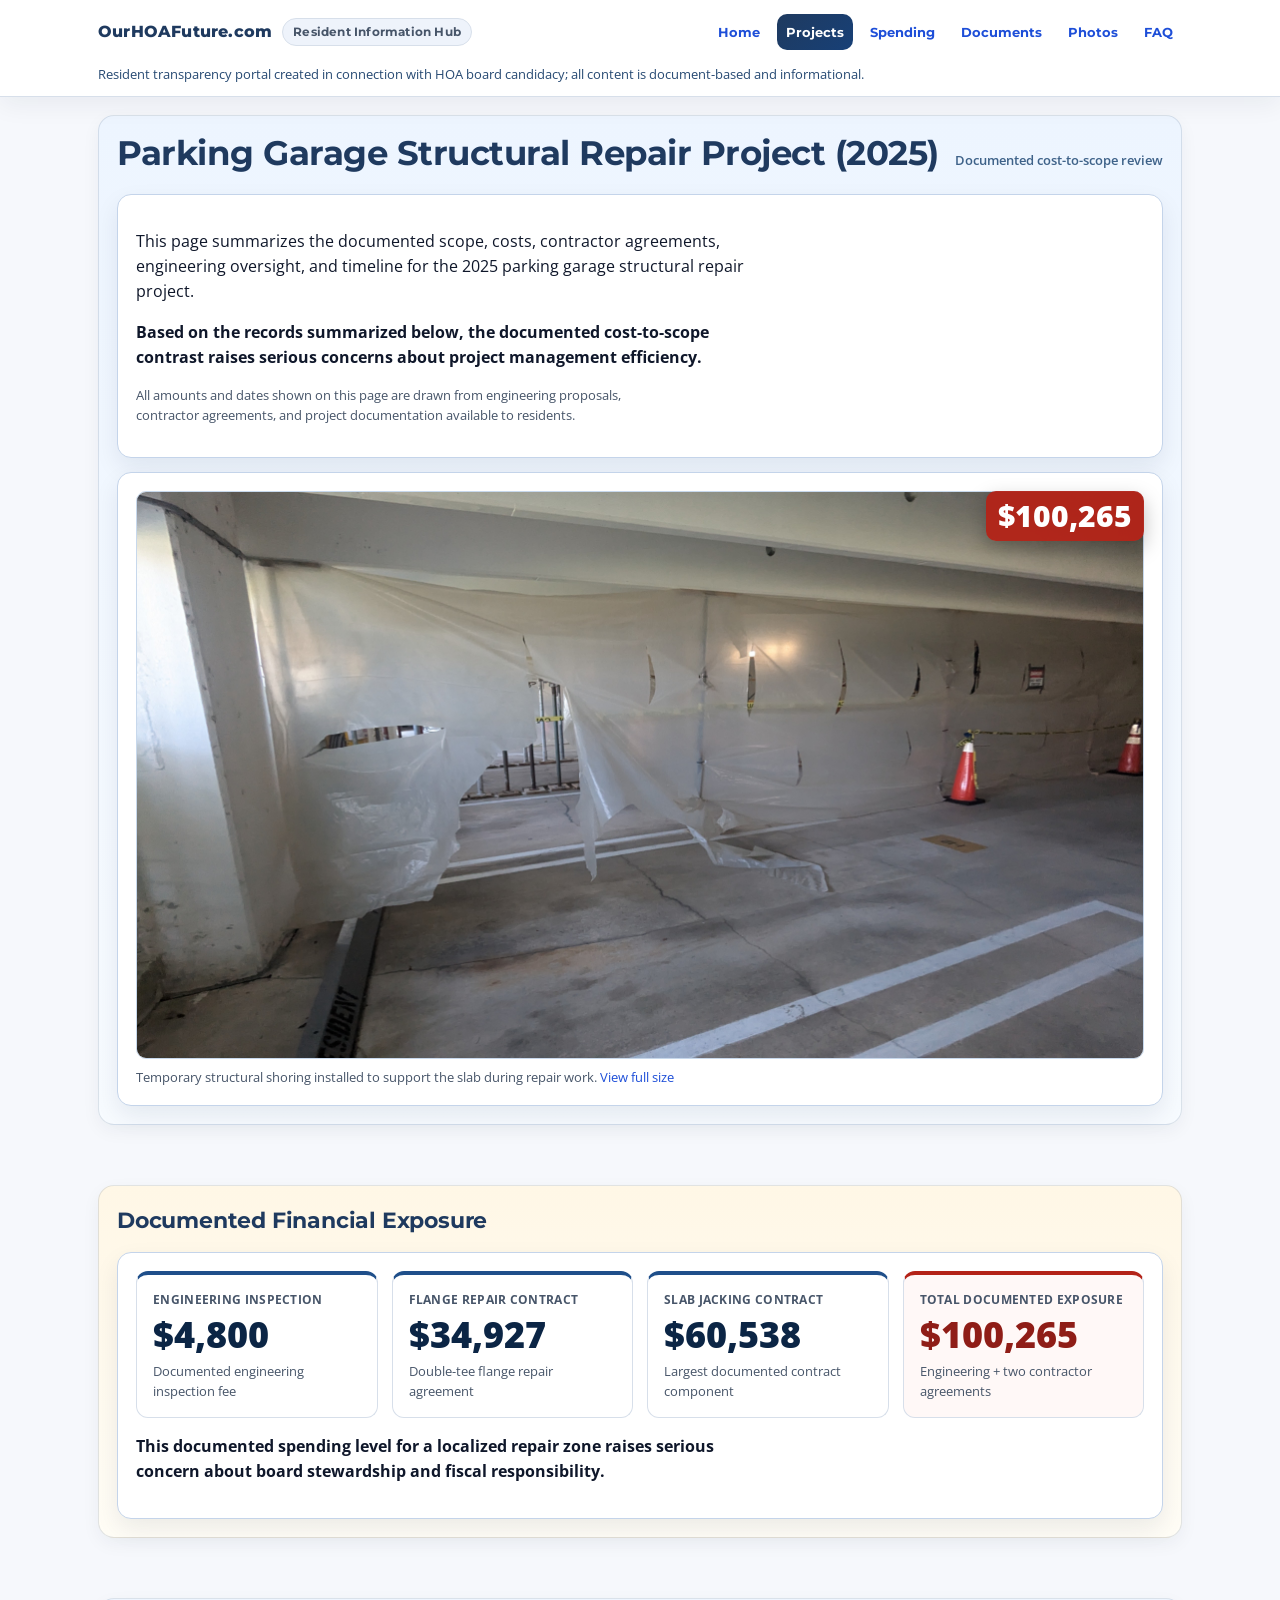
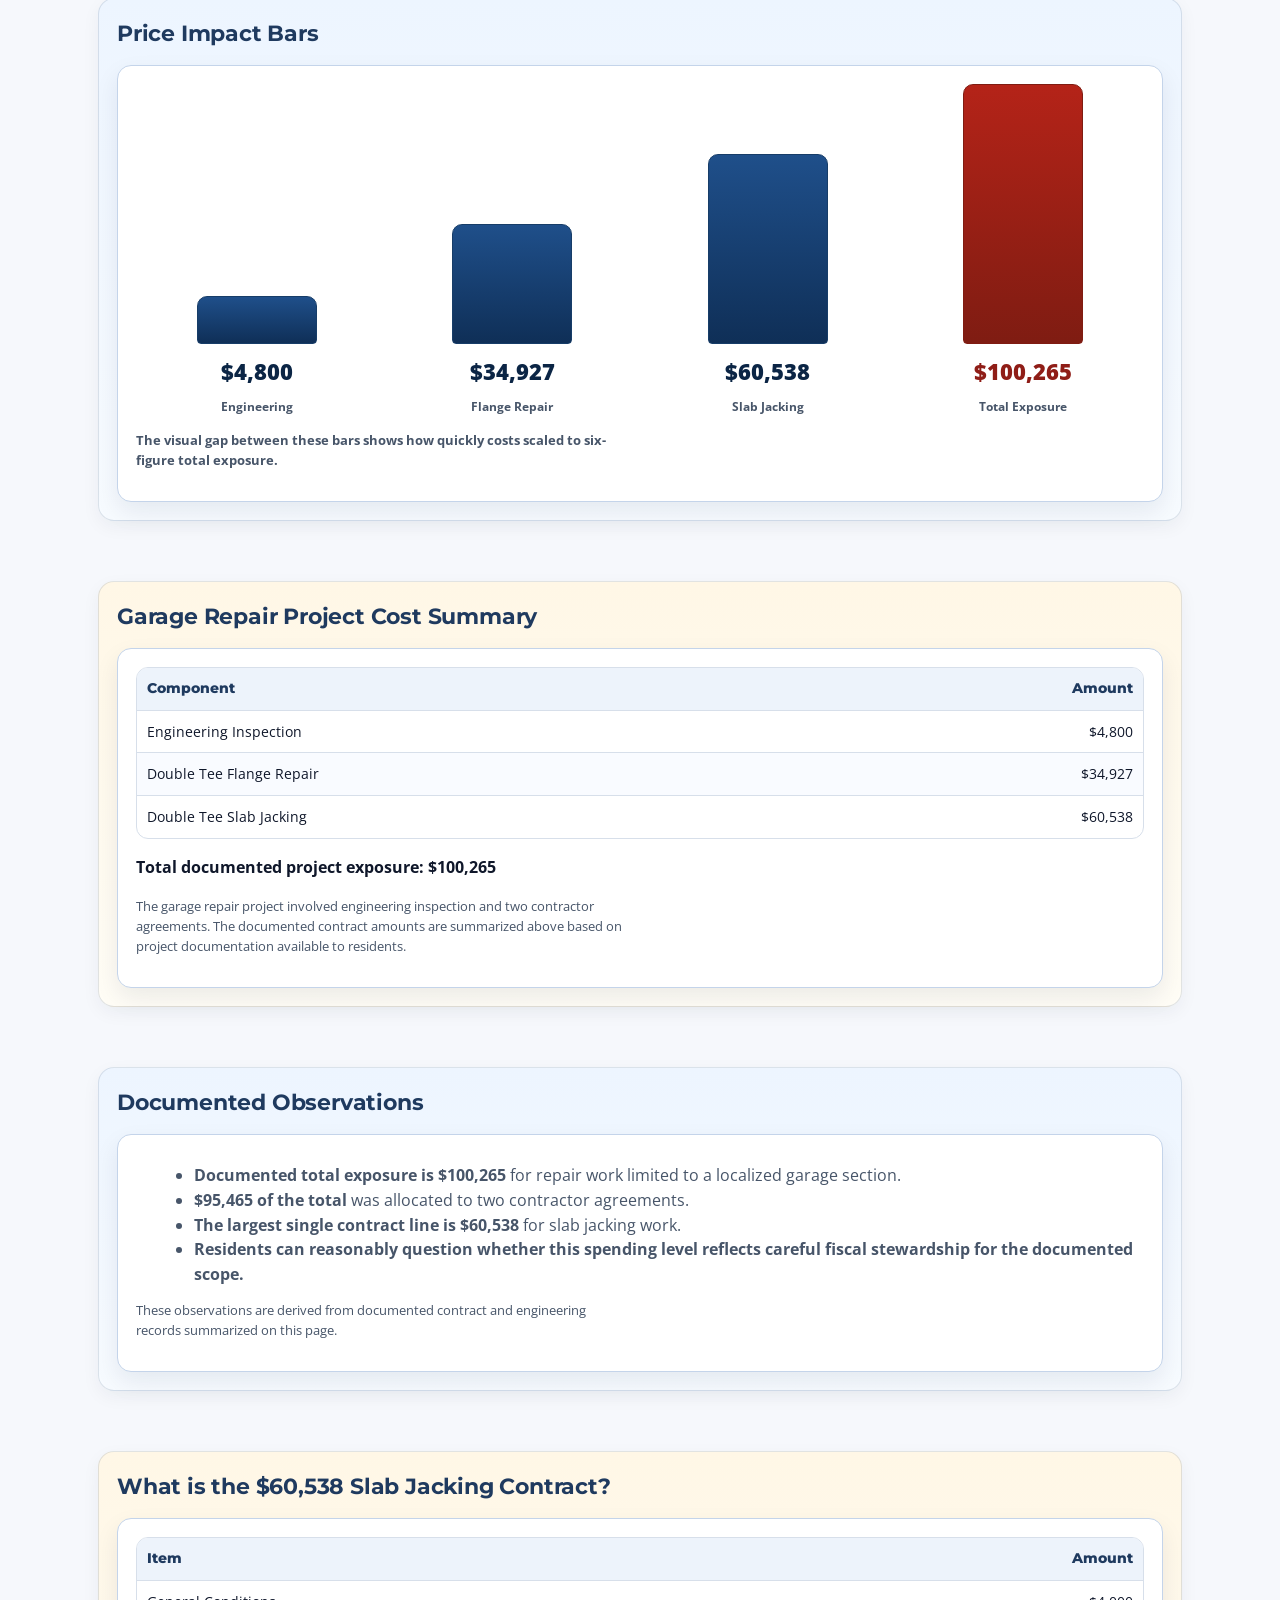
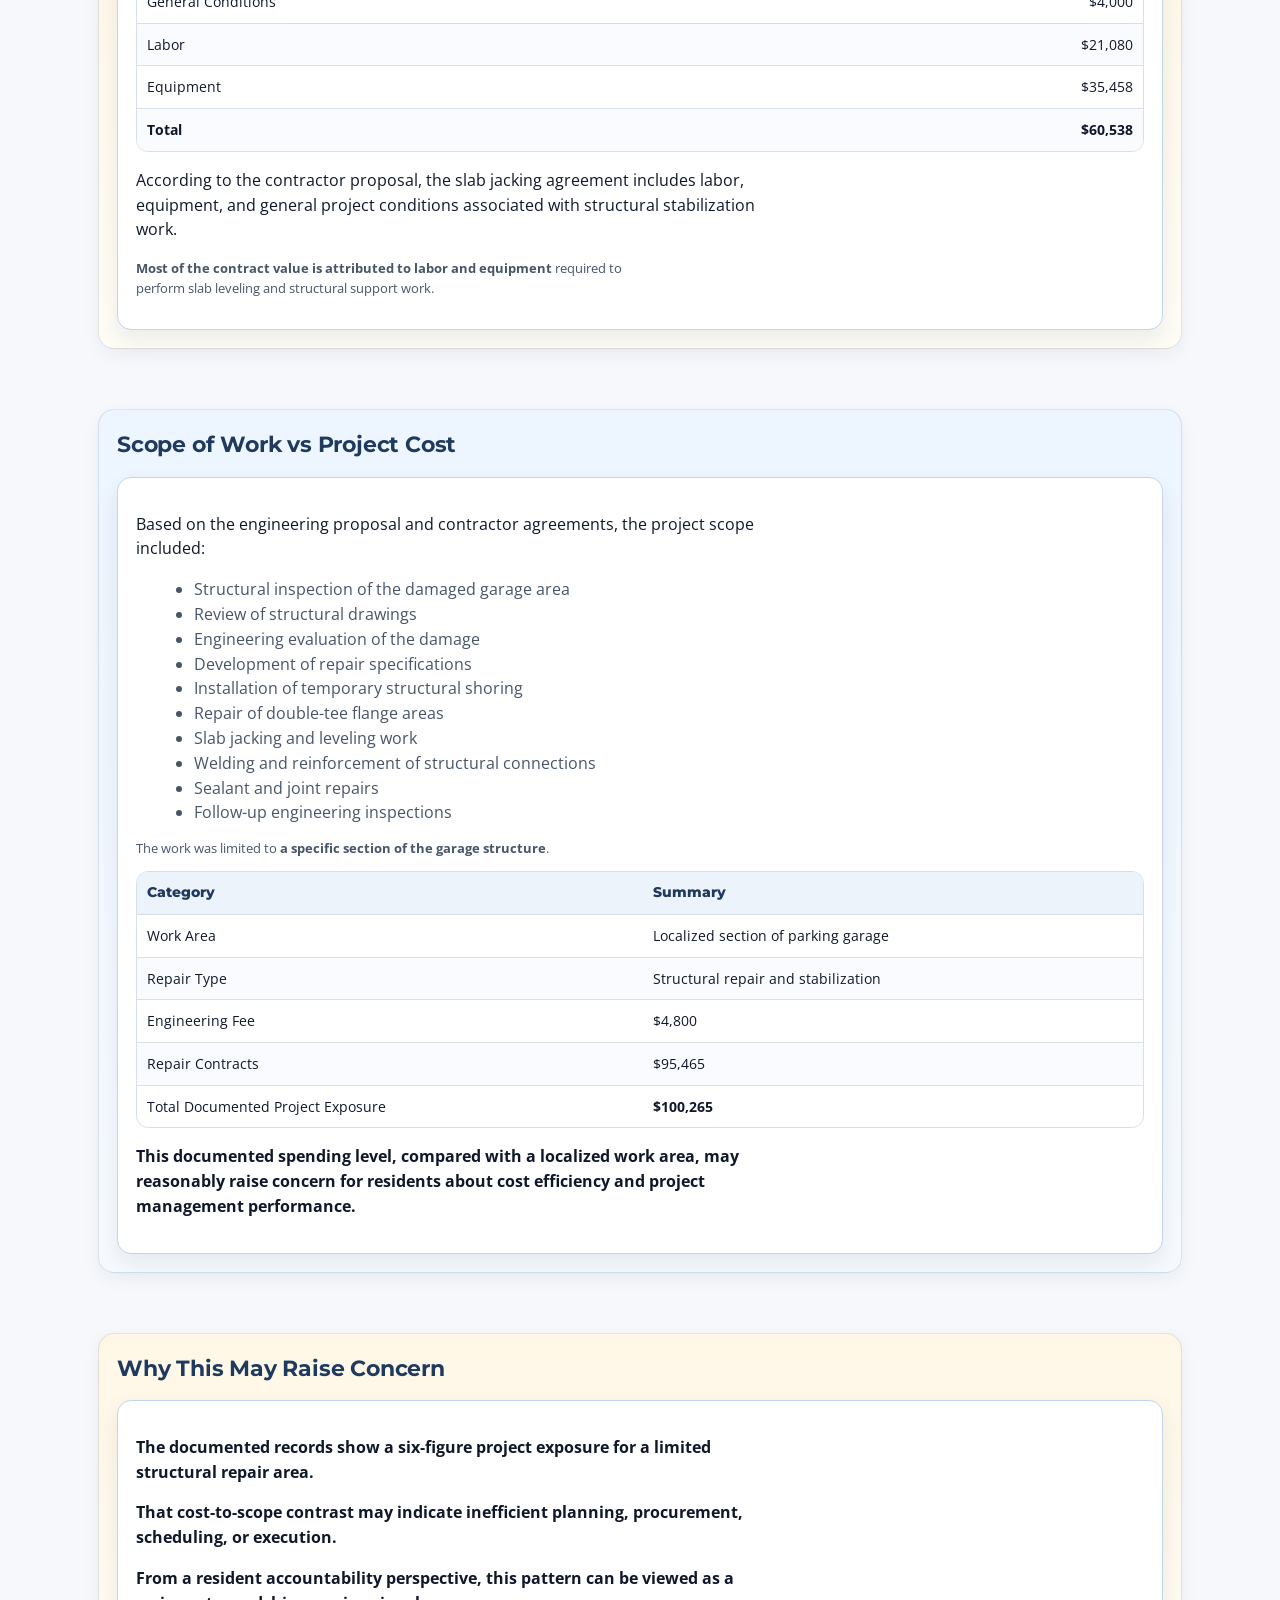
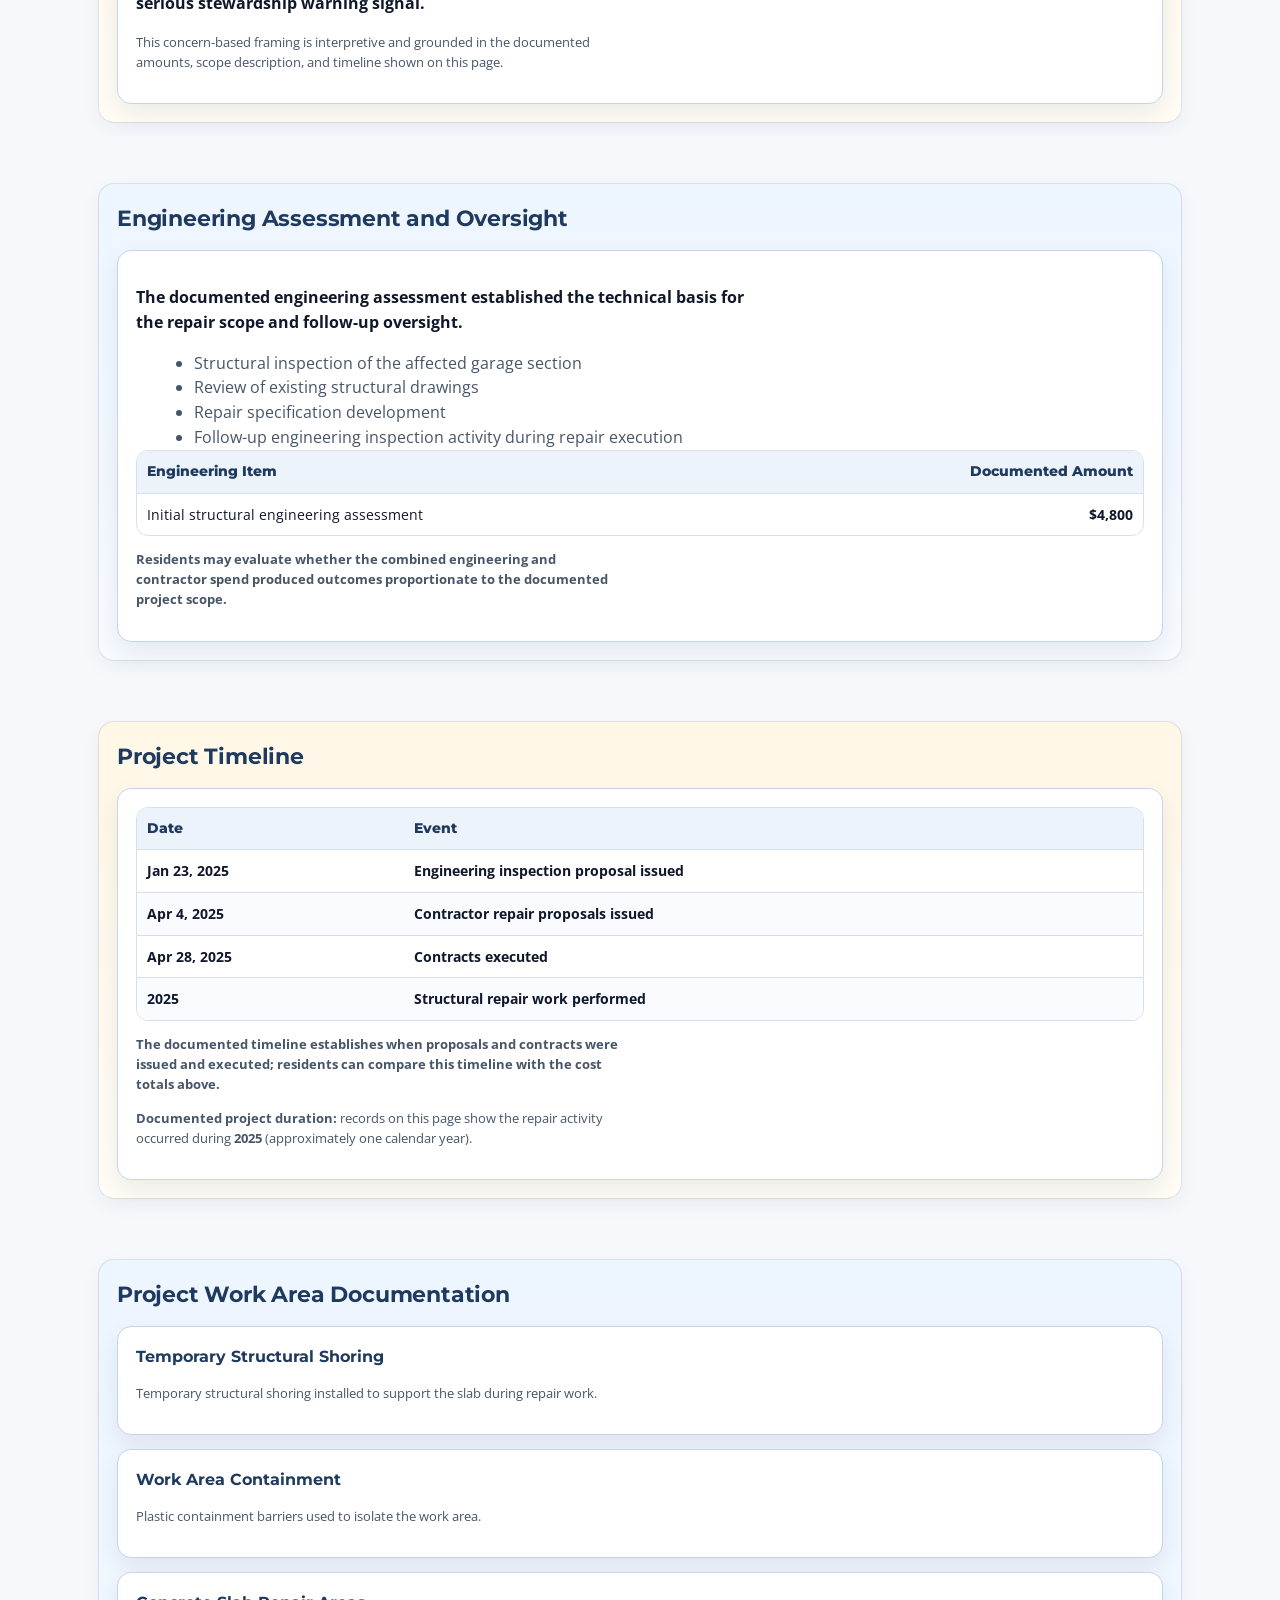
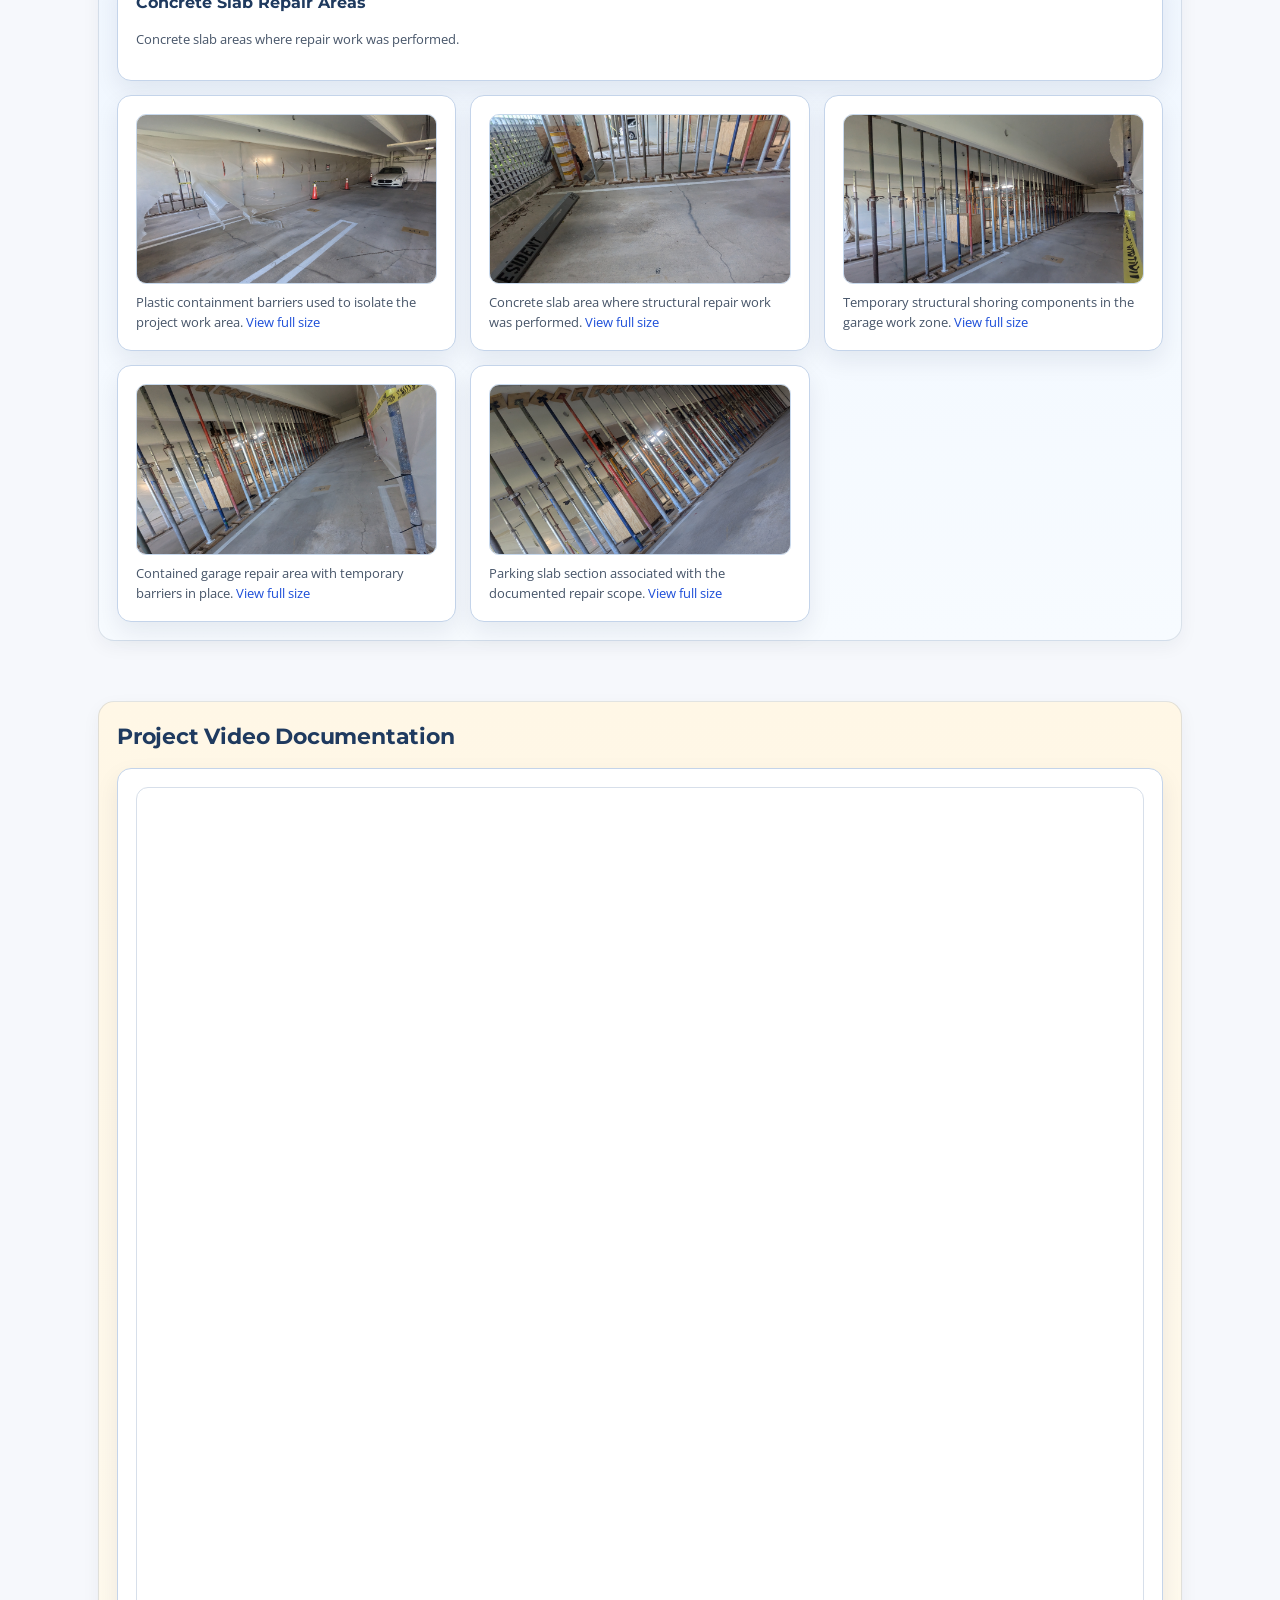
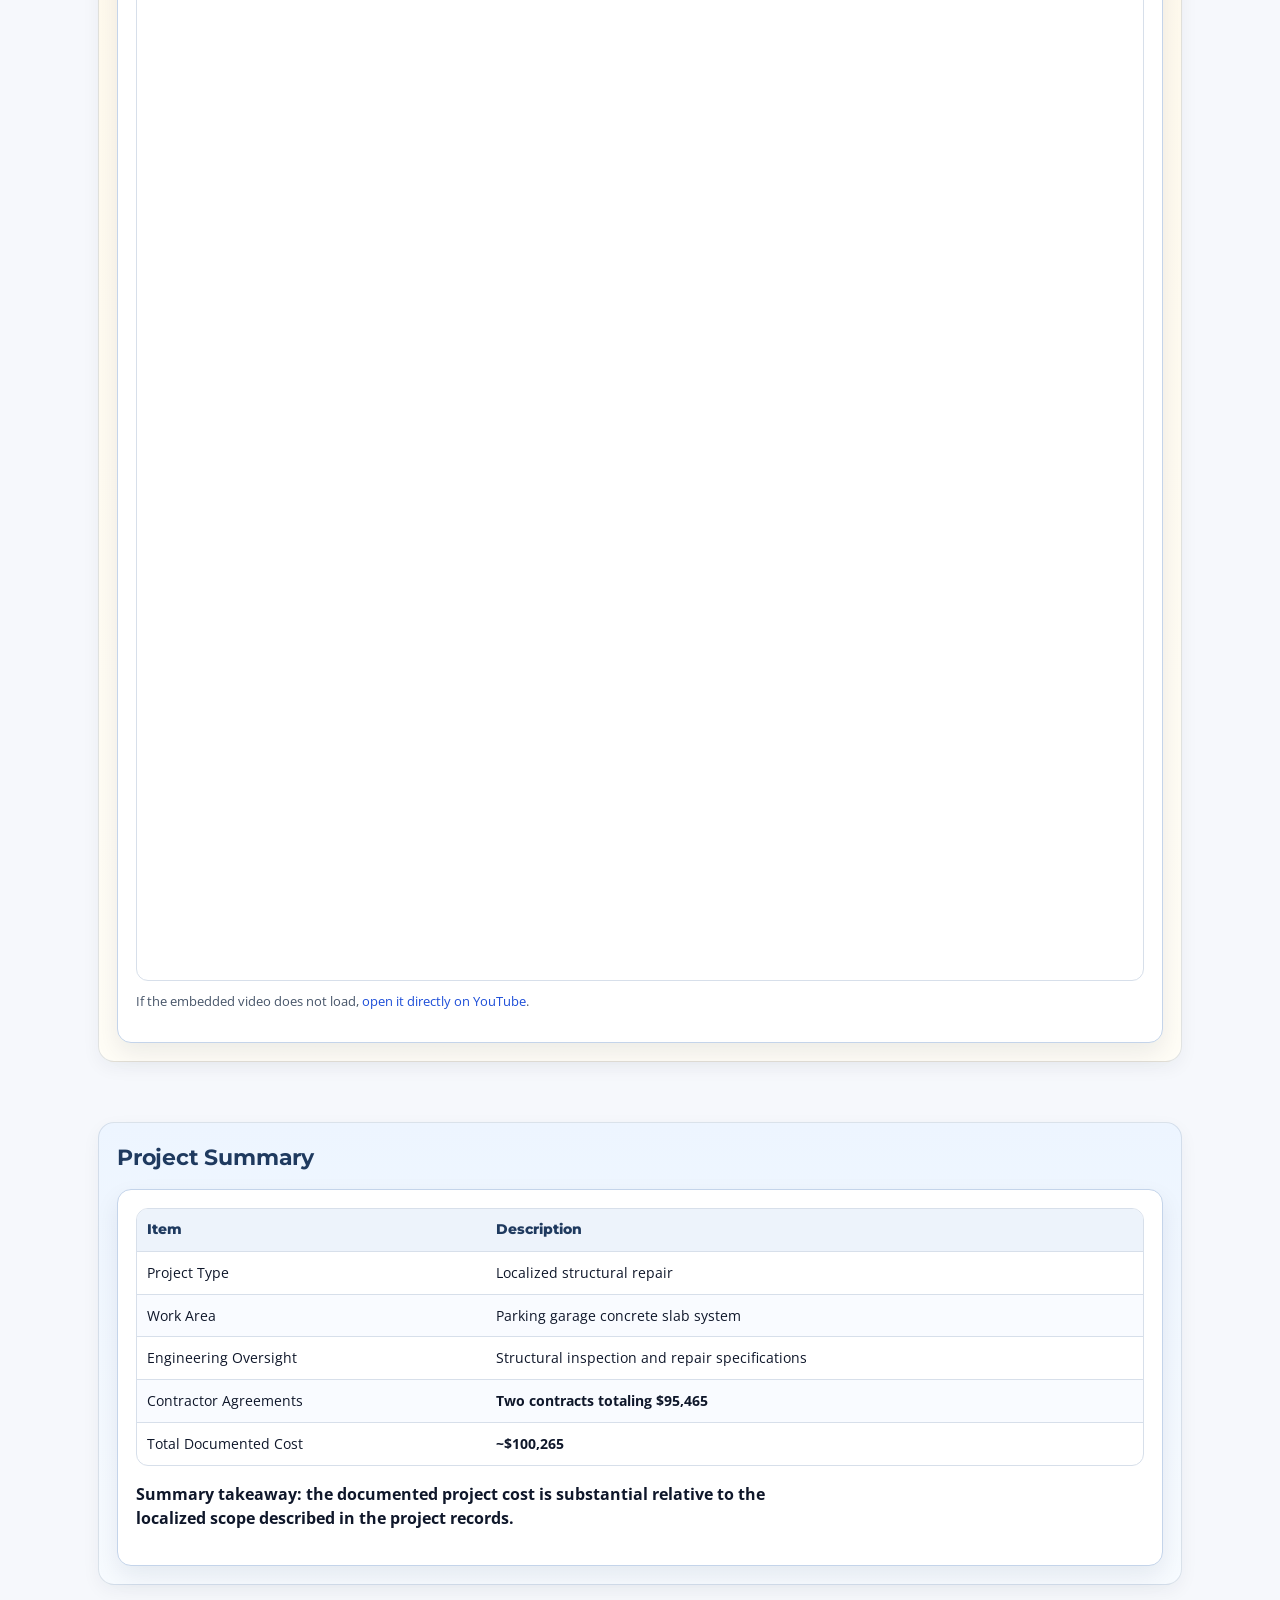
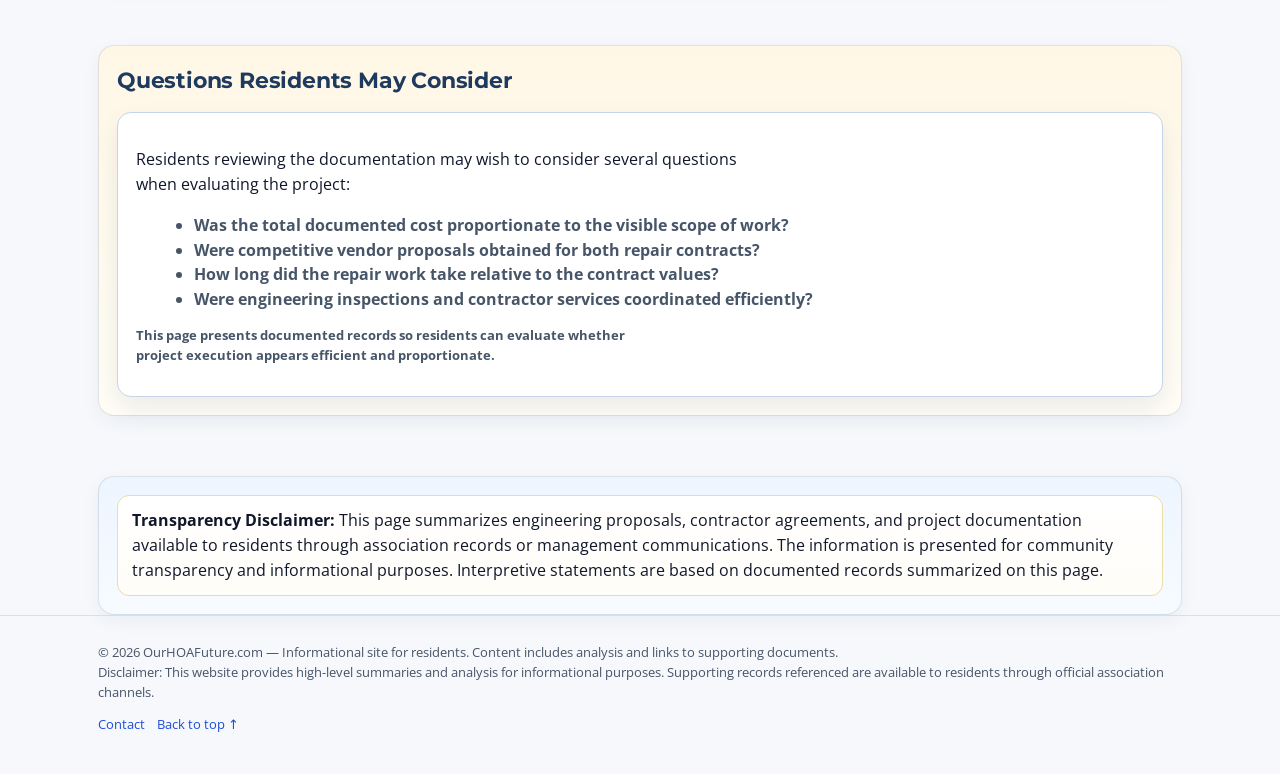
==== commit b7bbccfe: "feat(garage): move hero image to top and add vertical price impact bars" ====
--- a/garage-project.html
+++ b/garage-project.html
@@ -15,8 +15,16 @@
     .money-value { margin-top: 6px; font-size: 36px; line-height: 1.1; font-weight: 800; color: #0b2545; }
     .money-card.total .money-value { color: #8f1d17; }
     .money-note { margin-top: 6px; font-size: 13px; color: var(--muted); }
+    .pain-bars { display: grid; grid-template-columns: repeat(4, 1fr); gap: 14px; align-items: end; min-height: 280px; }
+    .pain-bar { display: flex; flex-direction: column; align-items: center; gap: 10px; }
+    .pain-bar-visual { width: 100%; max-width: 120px; border-radius: 10px 10px 4px 4px; background: linear-gradient(180deg, #1f4f8a, #0f2f57); min-height: 32px; border: 1px solid #173d68; }
+    .pain-bar.total .pain-bar-visual { background: linear-gradient(180deg, #b42318, #7f1c12); border-color: #7f1c12; }
+    .pain-bar-label { text-align: center; font-size: 12px; font-weight: 700; color: var(--muted); }
+    .pain-bar-value { font-size: 22px; font-weight: 800; color: #0b2545; }
+    .pain-bar.total .pain-bar-value { color: #8f1d17; }
     @media (max-width: 1100px) { .money-grid { grid-template-columns: repeat(2, 1fr); } }
-    @media (max-width: 700px) { .money-grid { grid-template-columns: 1fr; } .money-value { font-size: 30px; } }
+    @media (max-width: 900px) { .pain-bars { grid-template-columns: repeat(2, 1fr); min-height: 220px; } }
+    @media (max-width: 700px) { .money-grid { grid-template-columns: 1fr; } .money-value { font-size: 30px; } .pain-bars { grid-template-columns: 1fr; } }
   </style>
 </head>
 <body id="top">
@@ -51,6 +59,11 @@
       <p><strong>Based on the records summarized below, the documented cost-to-scope contrast raises serious concerns about project management efficiency.</strong></p>
       <p class="small">All amounts and dates shown on this page are drawn from engineering proposals, contractor agreements, and project documentation available to residents.</p>
     </div>
+    <figure class="card gallery-item" style="margin-top:14px;">
+      <a href="assets/images/garage1.jpg" target="_blank" rel="noopener"><img src="assets/images/garage1.jpg" alt="Temporary structural shoring installed to support the slab during repair work" loading="lazy" /></a>
+      <div class="cost-markup" aria-label="Documented cost">$100,265</div>
+      <figcaption>Temporary structural shoring installed to support the slab during repair work. <a href="assets/images/garage1.jpg" target="_blank" rel="noopener">View full size</a></figcaption>
+    </figure>
   </section>
 
   <section class="panel">
@@ -79,6 +92,35 @@
         </div>
       </div>
       <p><strong>This documented spending level for a localized repair zone raises serious concern about board stewardship and fiscal responsibility.</strong></p>
+    </div>
+  </section>
+
+  <section class="panel">
+    <div class="section-title"><h2>Price Impact Bars</h2></div>
+    <div class="card">
+      <div class="pain-bars" role="img" aria-label="Vertical bars comparing documented project costs">
+        <div class="pain-bar">
+          <div class="pain-bar-visual" style="height: 48px;"></div>
+          <div class="pain-bar-value">$4,800</div>
+          <div class="pain-bar-label">Engineering</div>
+        </div>
+        <div class="pain-bar">
+          <div class="pain-bar-visual" style="height: 120px;"></div>
+          <div class="pain-bar-value">$34,927</div>
+          <div class="pain-bar-label">Flange Repair</div>
+        </div>
+        <div class="pain-bar">
+          <div class="pain-bar-visual" style="height: 190px;"></div>
+          <div class="pain-bar-value">$60,538</div>
+          <div class="pain-bar-label">Slab Jacking</div>
+        </div>
+        <div class="pain-bar total">
+          <div class="pain-bar-visual" style="height: 260px;"></div>
+          <div class="pain-bar-value">$100,265</div>
+          <div class="pain-bar-label">Total Exposure</div>
+        </div>
+      </div>
+      <p class="small"><strong>The visual gap between these bars shows how quickly costs scaled to six-figure total exposure.</strong></p>
     </div>
   </section>
 
@@ -296,12 +338,6 @@
   <section class="panel">
     <div class="section-title"><h2>Project Work Area Documentation</h2></div>
 
-    <figure class="card gallery-item" style="margin-bottom:14px;">
-      <a href="assets/images/garage1.jpg" target="_blank" rel="noopener"><img src="assets/images/garage1.jpg" alt="Temporary structural shoring installed to support the slab during repair work" loading="lazy" /></a>
-      <div class="cost-markup" aria-label="Documented cost">$100,265</div>
-      <figcaption>Temporary structural shoring installed to support the slab during repair work. <a href="assets/images/garage1.jpg" target="_blank" rel="noopener">View full size</a></figcaption>
-    </figure>
-
     <div class="card" style="margin-bottom:14px;">
       <h3>Temporary Structural Shoring</h3>
       <p class="small">Temporary structural shoring installed to support the slab during repair work.</p>
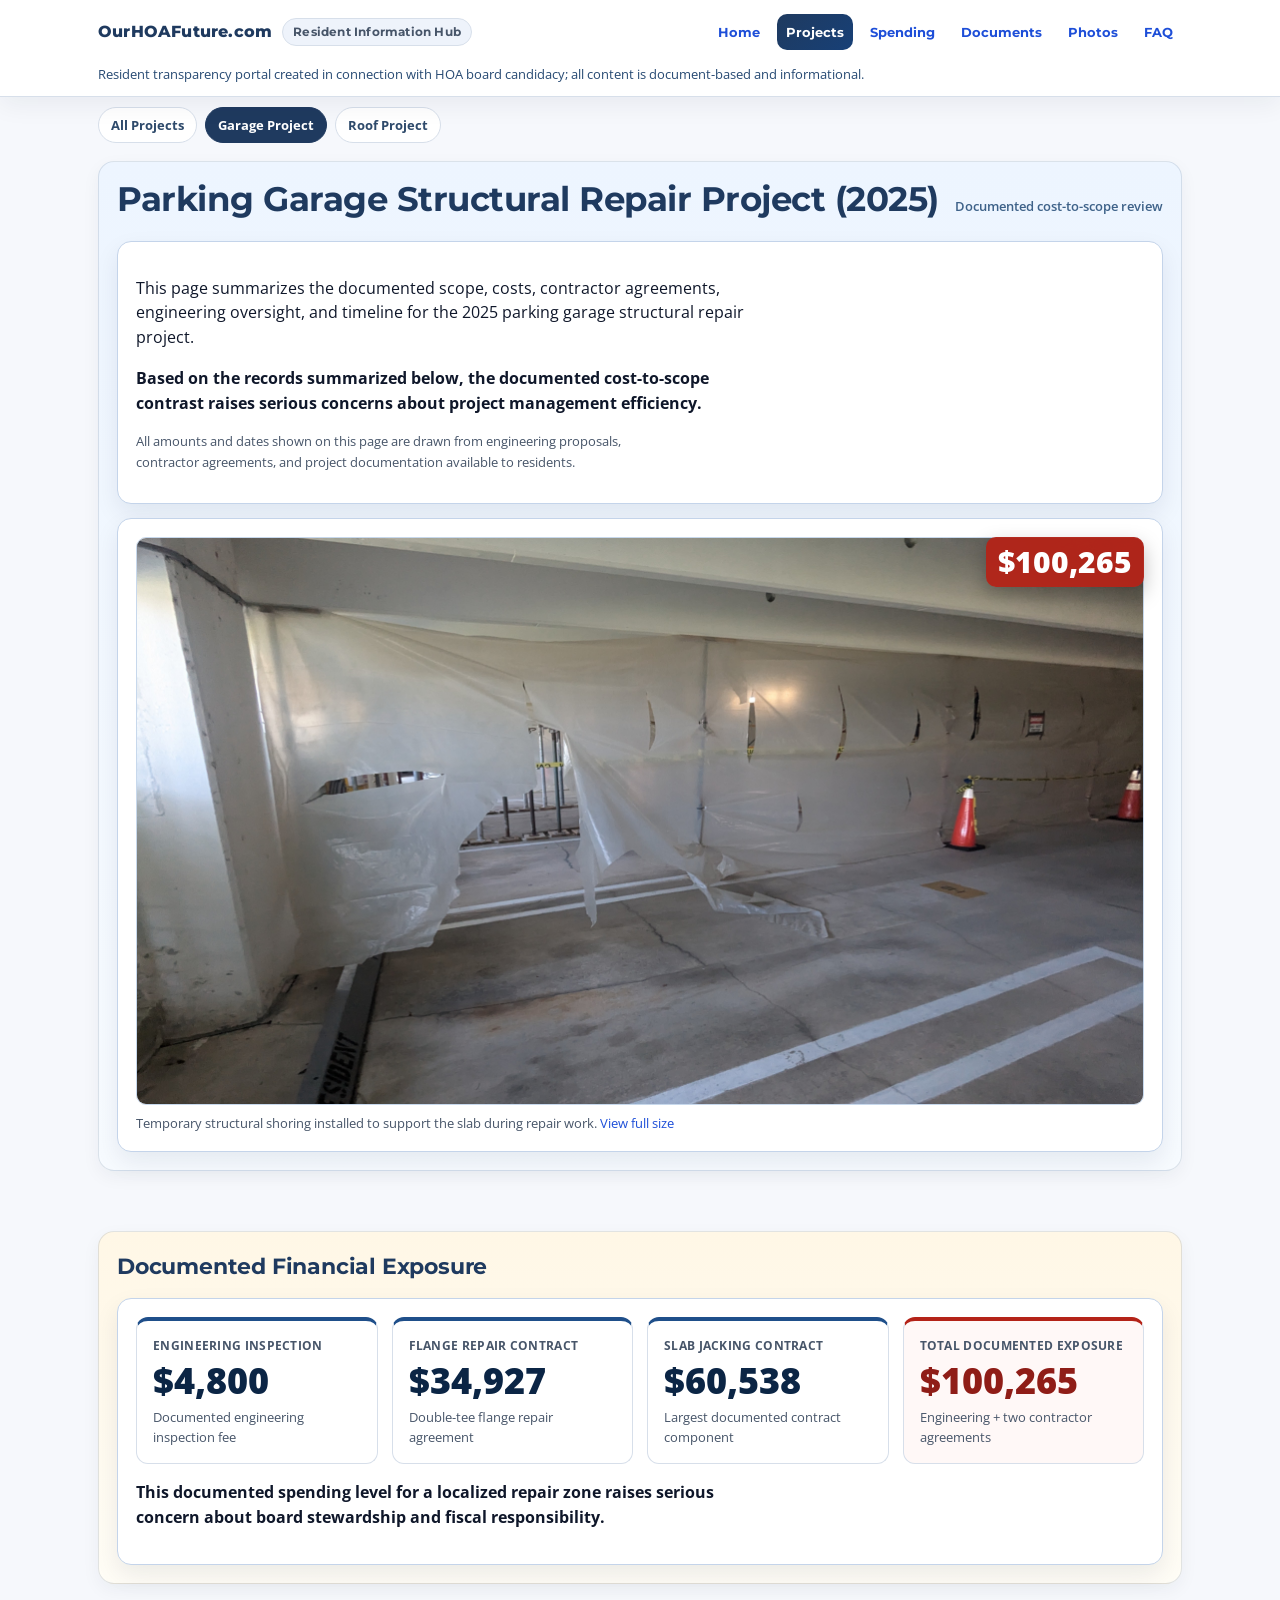
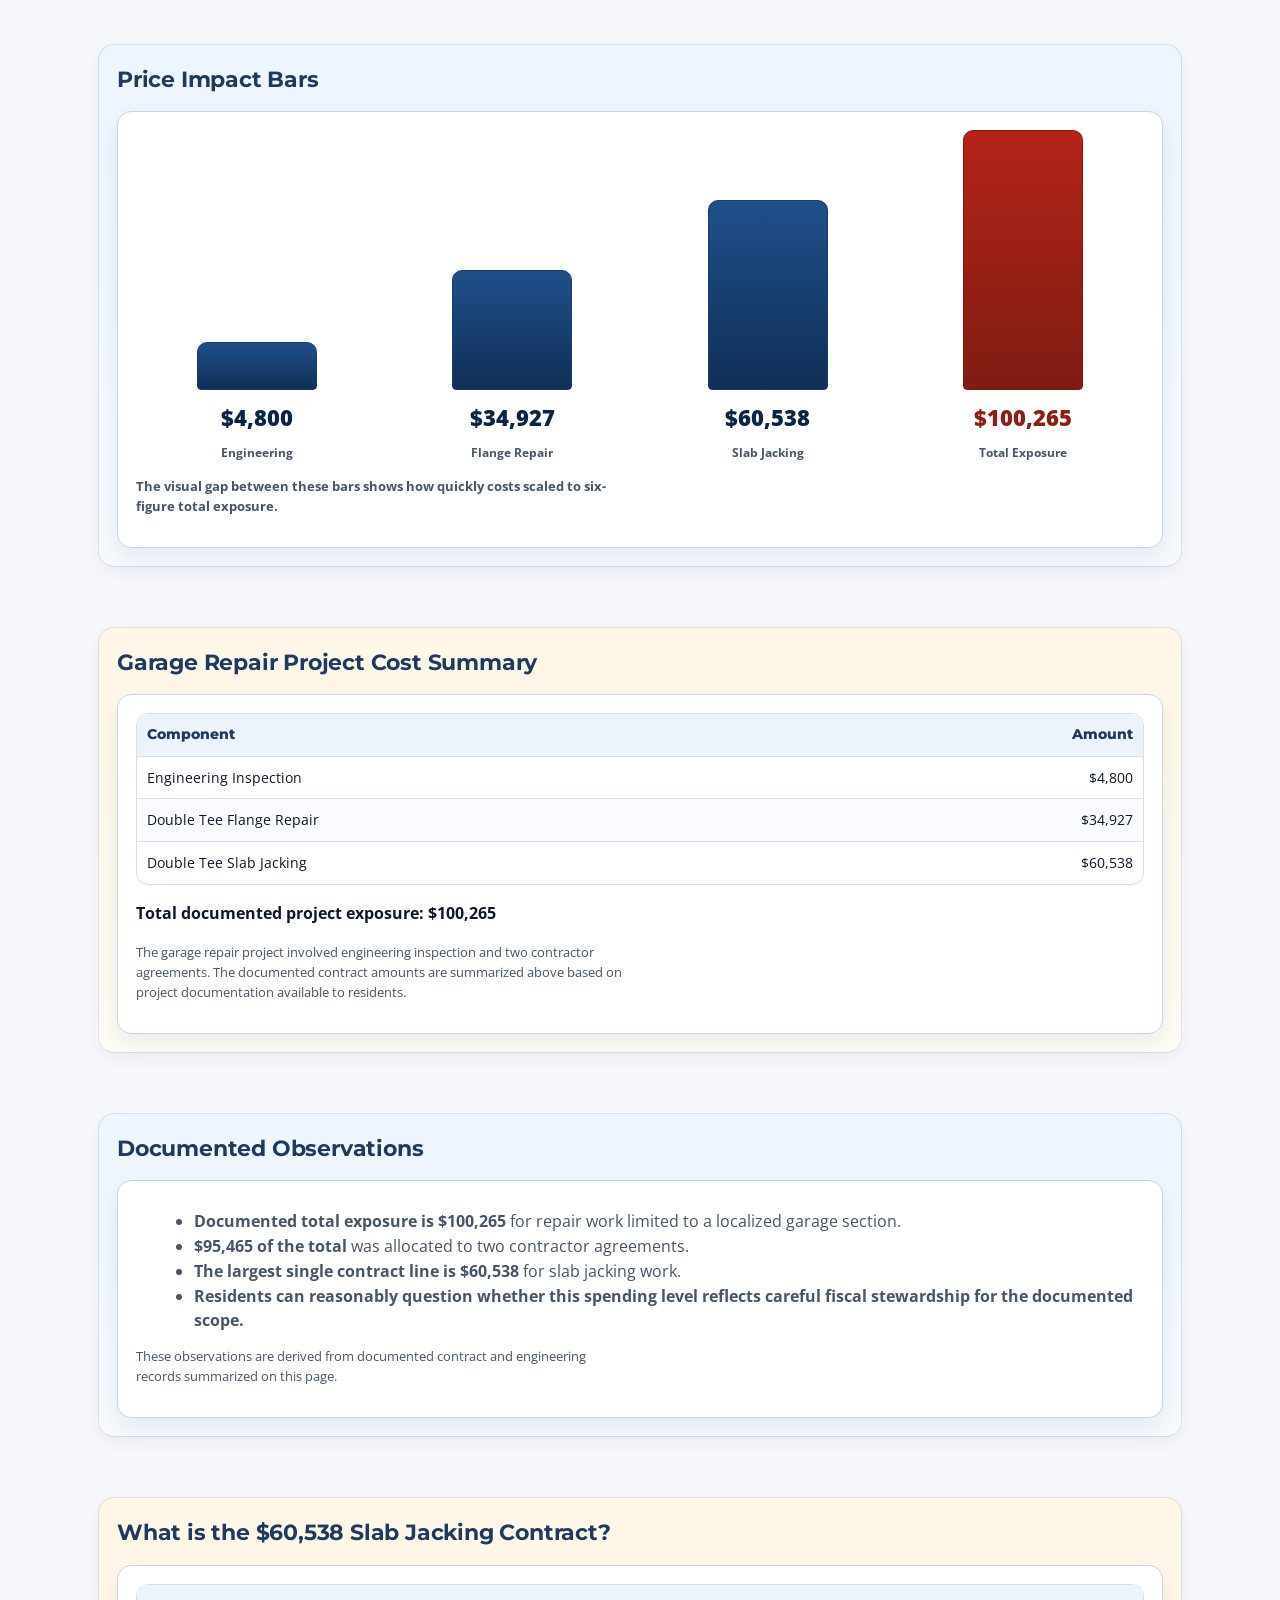
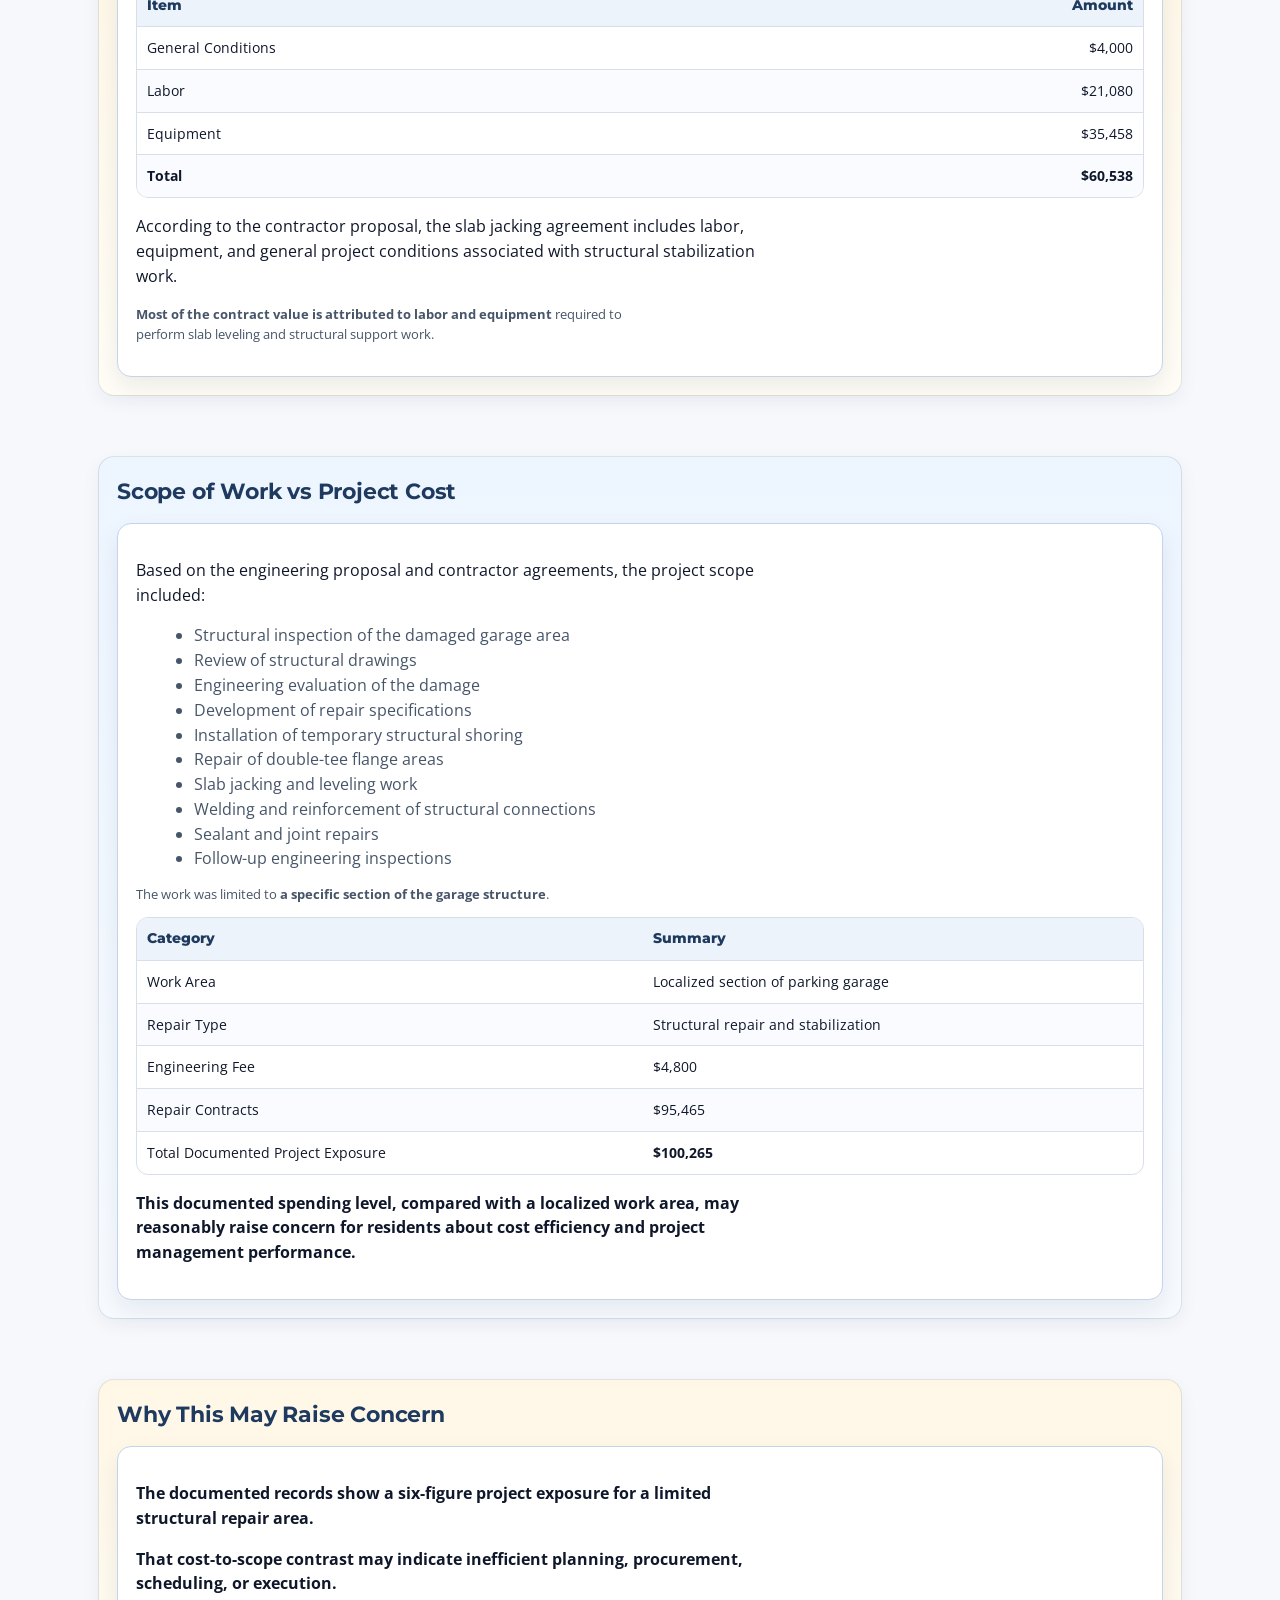
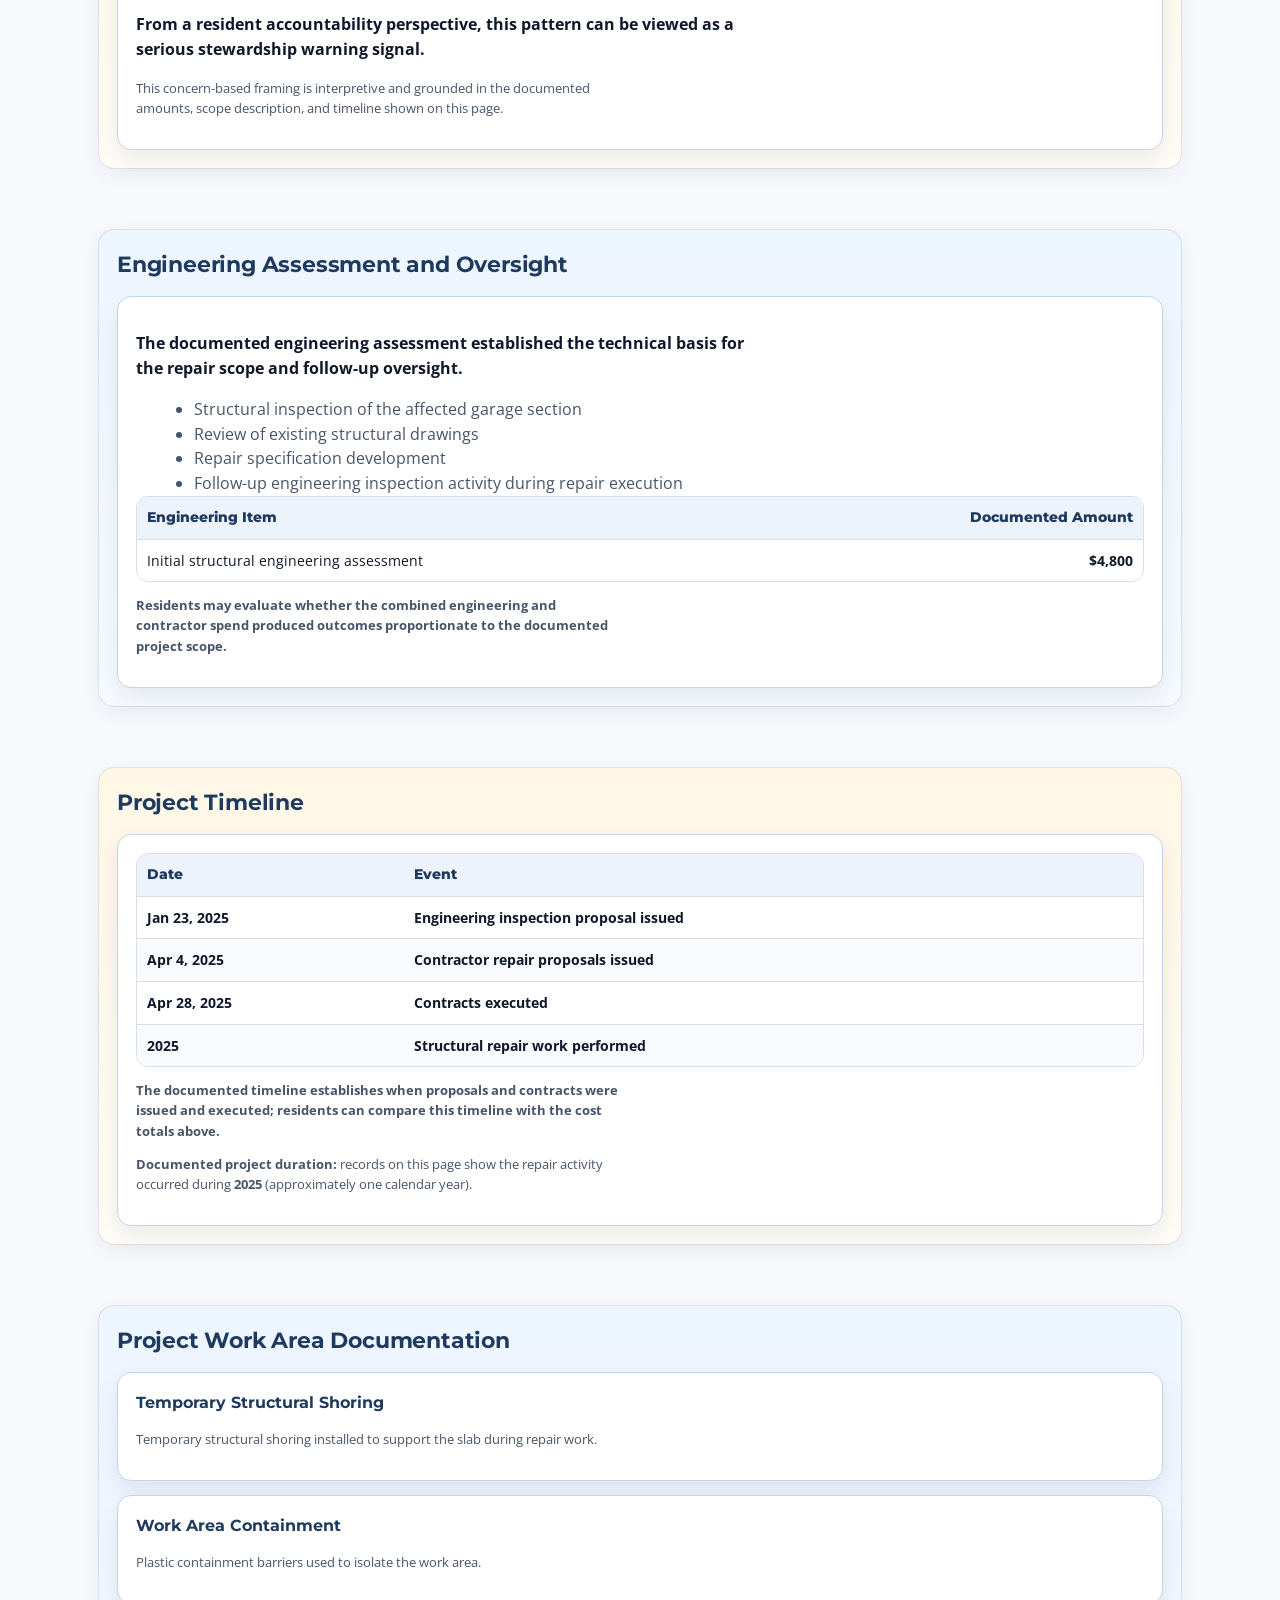
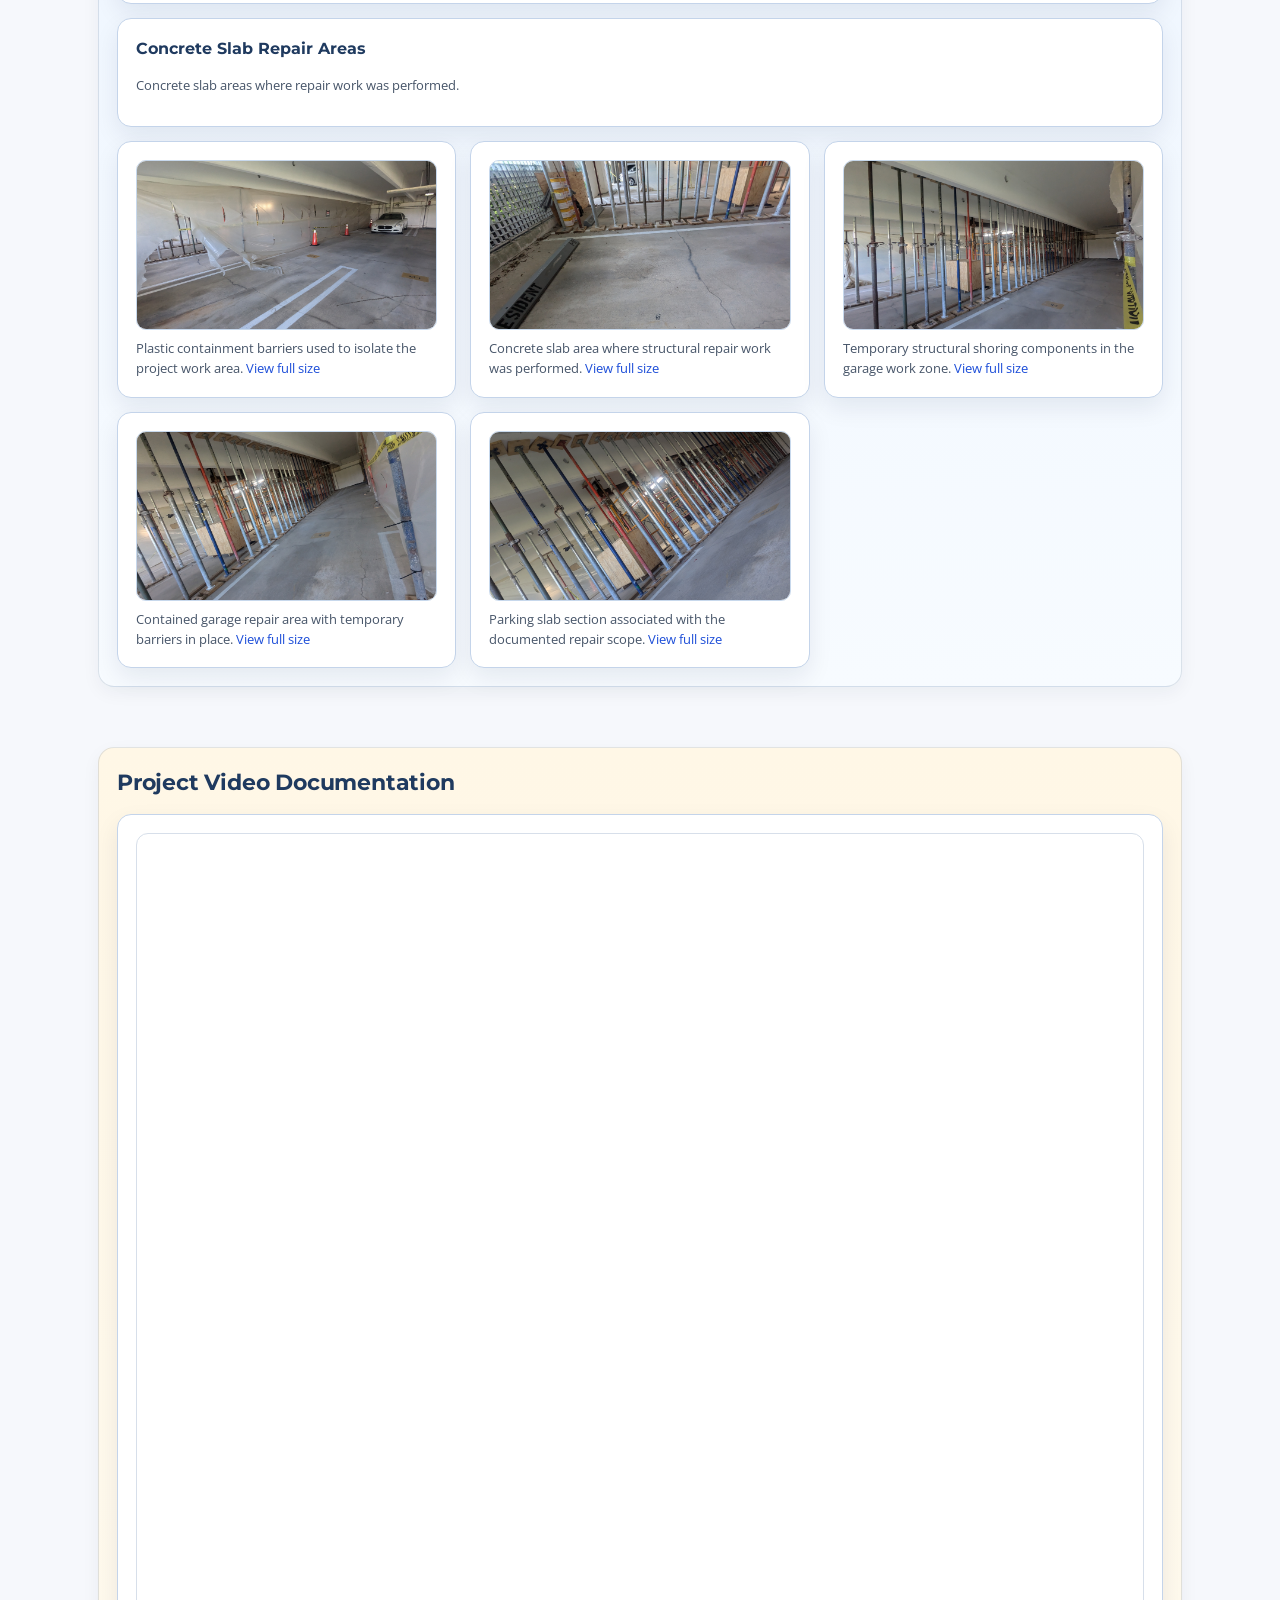
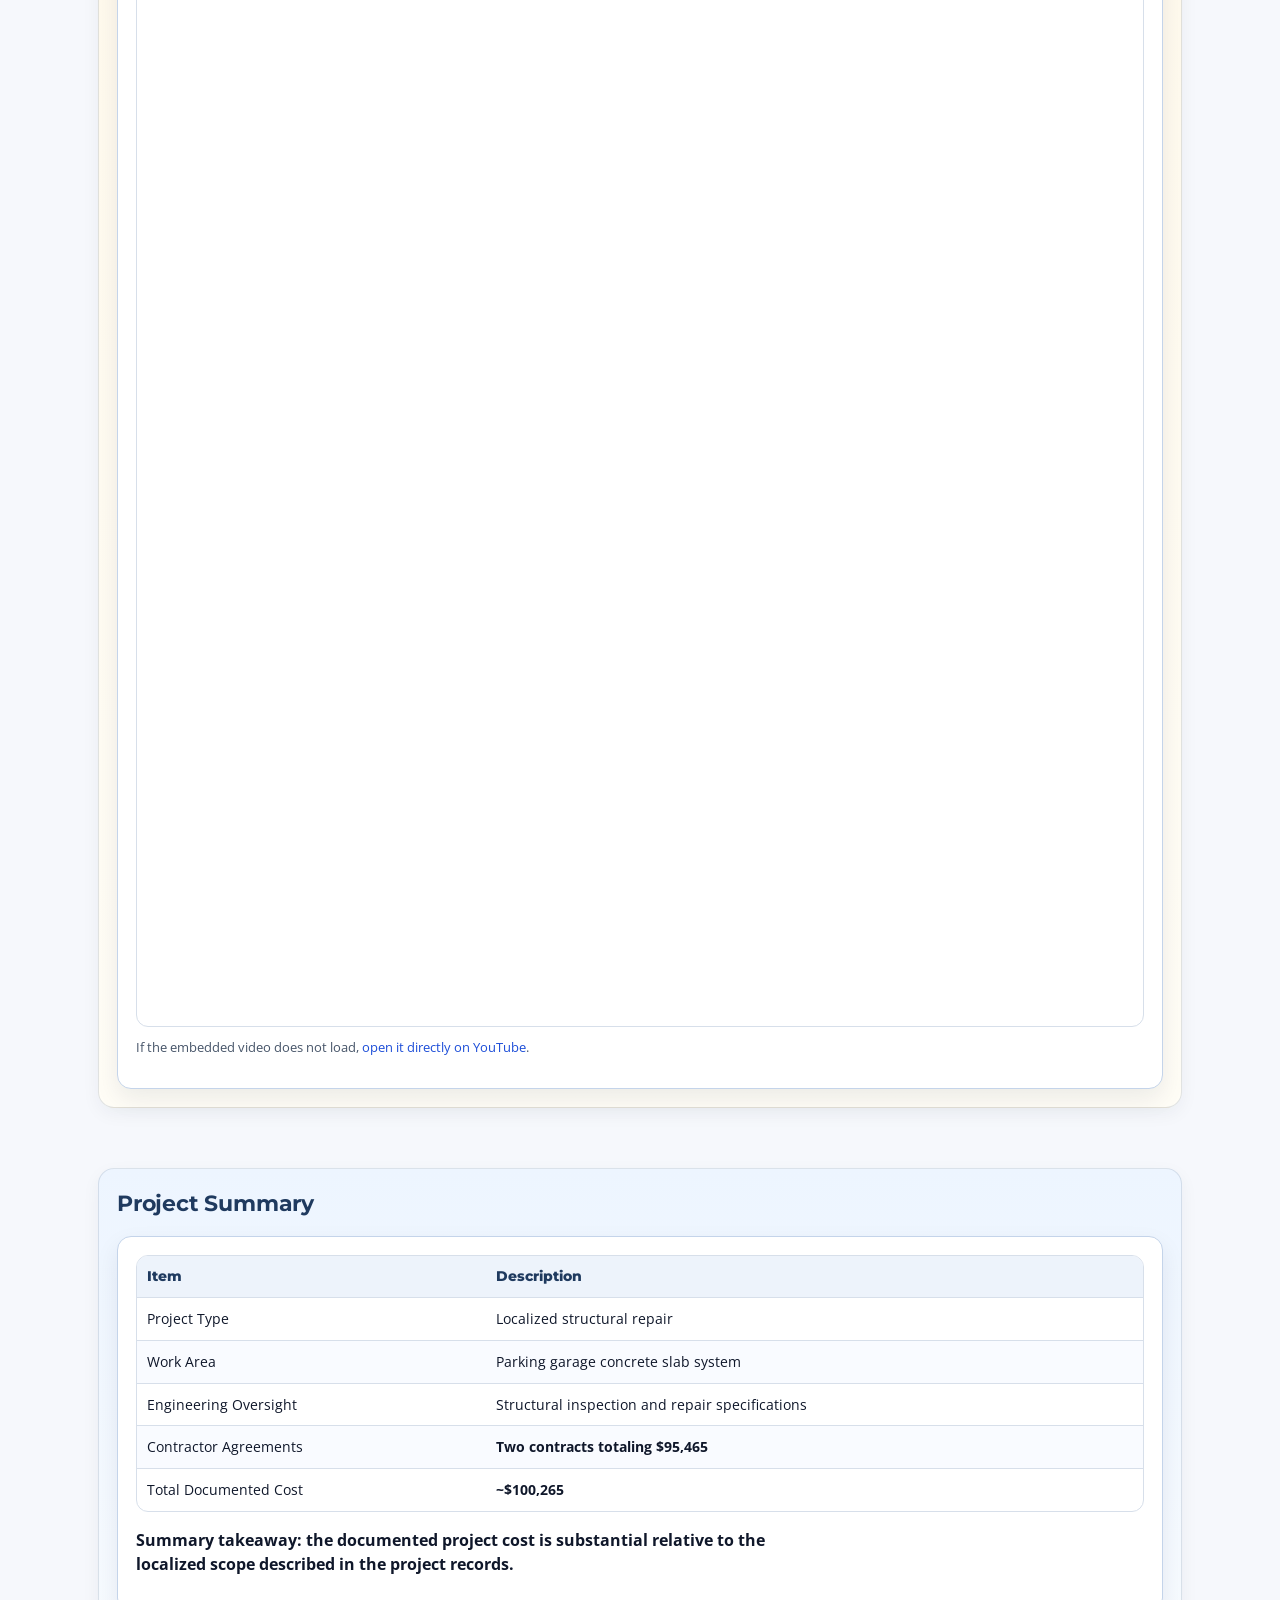
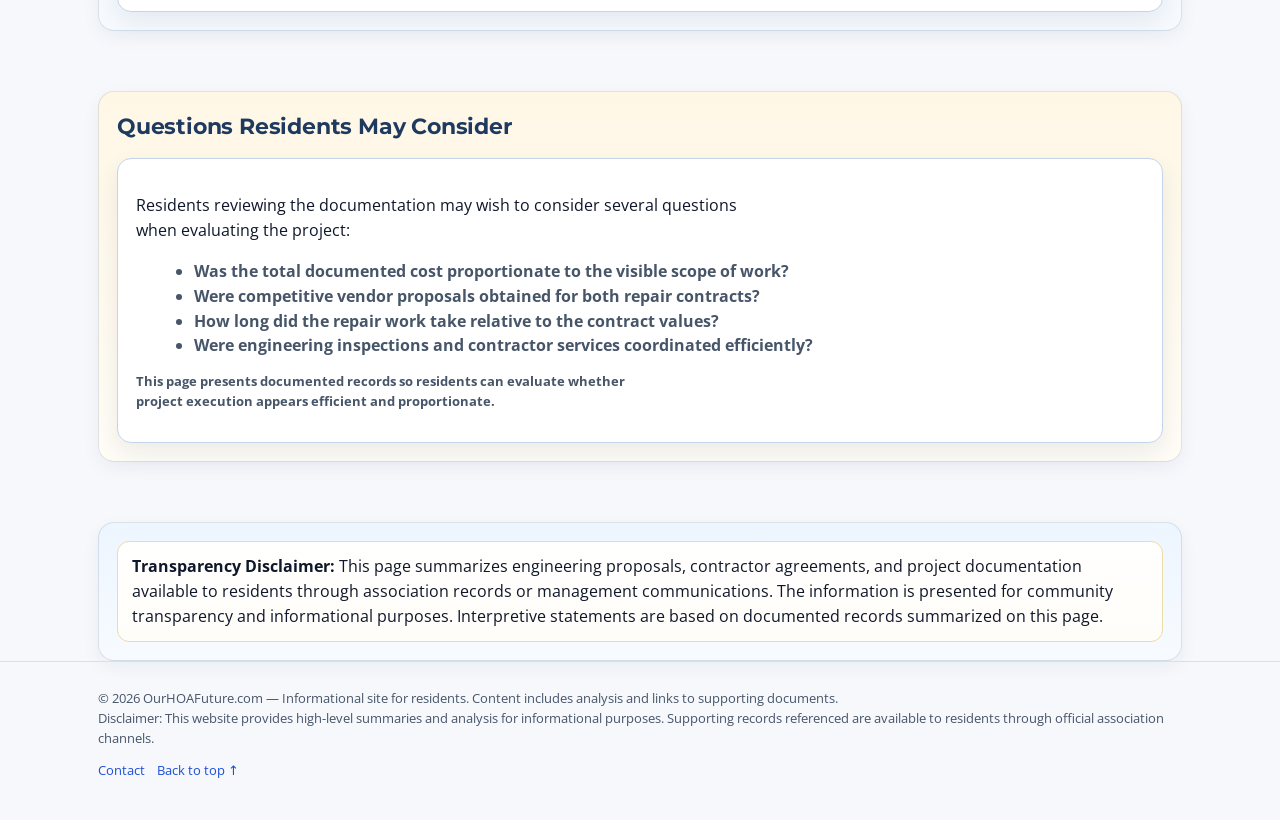
==== commit 284a1270: "feat(nav): add project subnav and clean active states" ====
--- a/garage-project.html
+++ b/garage-project.html
@@ -49,6 +49,12 @@
 </header>
 
 <main class="wrap garage-project-page">
+  <div class="project-subnav" aria-label="Project pages">
+    <a href="pages/projects.html">All Projects</a>
+    <a class="active" href="garage-project.html">Garage Project</a>
+    <a href="pages/roof-project.html">Roof Project</a>
+  </div>
+
   <section class="panel">
     <div class="section-title">
       <h1>Parking Garage Structural Repair Project (2025)</h1>
--- a/assets/css/site.css
+++ b/assets/css/site.css
@@ -309,6 +309,33 @@
   cursor:pointer;
 }
 .chip.active{background:var(--navy);border-color:var(--navy);color:#fff}
+.project-subnav{
+  display:flex;
+  gap:8px;
+  flex-wrap:wrap;
+  margin:10px 0 18px;
+}
+.project-subnav a{
+  display:inline-flex;
+  align-items:center;
+  border:1px solid var(--border);
+  background:#fff;
+  color:var(--slate);
+  border-radius:999px;
+  padding:7px 12px;
+  font-size:13px;
+  font-weight:700;
+  text-decoration:none;
+}
+.project-subnav a:hover{
+  background:#eef4ff;
+  color:var(--navy);
+}
+.project-subnav a.active{
+  background:var(--navy);
+  border-color:var(--navy);
+  color:#fff;
+}
 .charts-grid{display:grid;grid-template-columns:repeat(3,1fr);gap:14px}
 .latest-updates{display:grid;grid-template-columns:repeat(3,1fr);gap:14px}
 .latest-item{
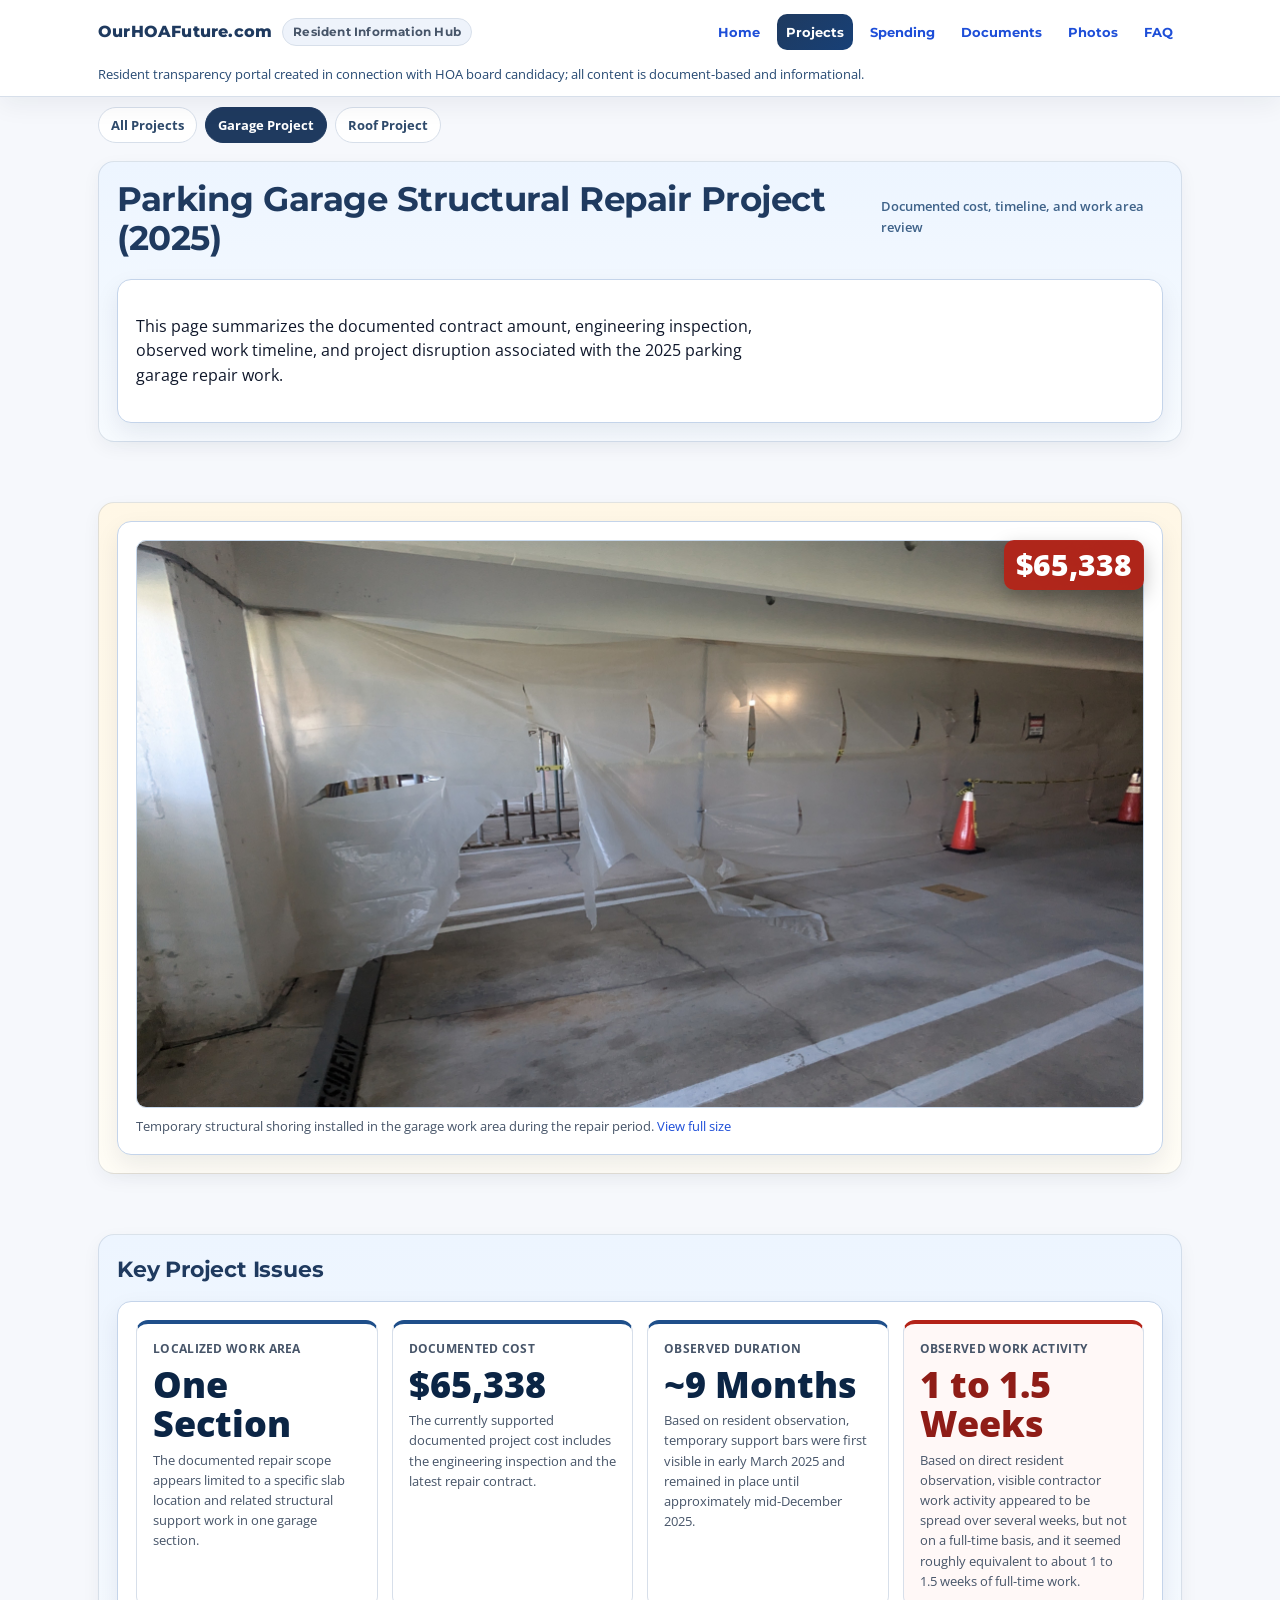
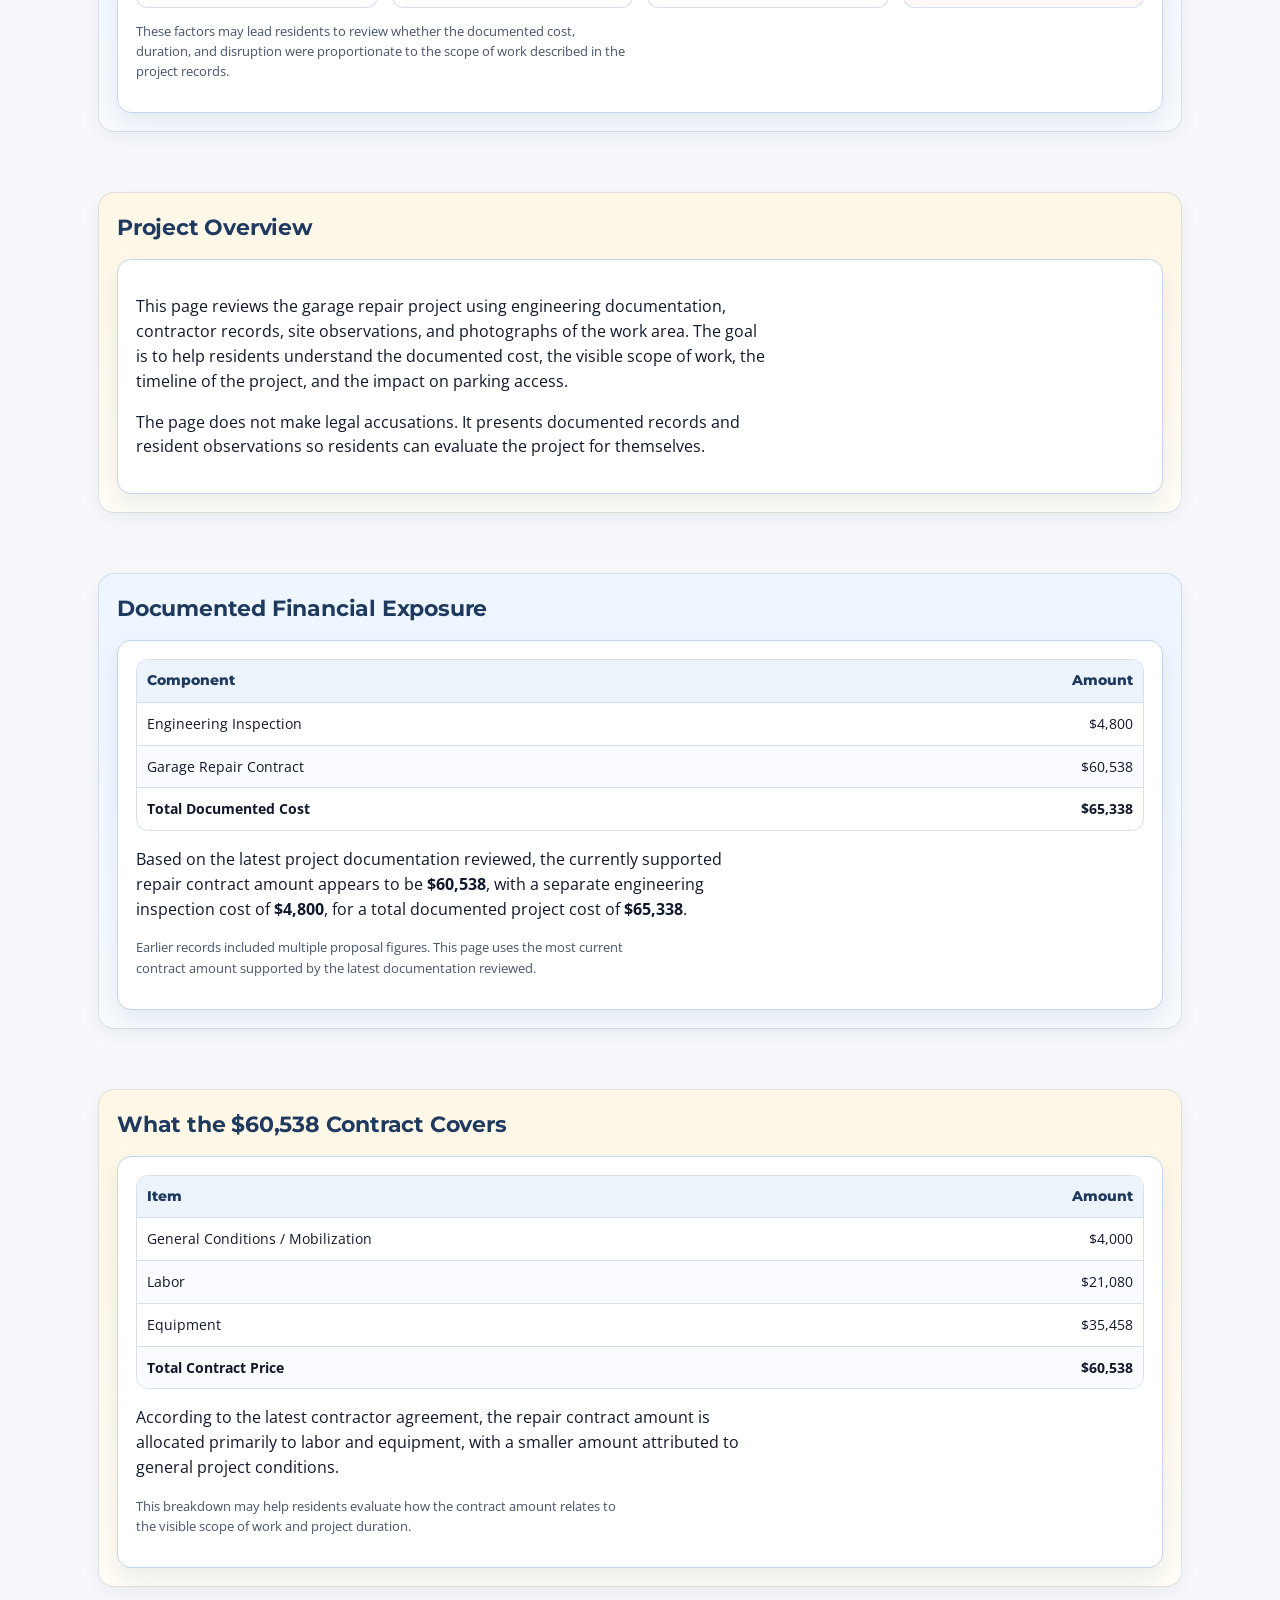
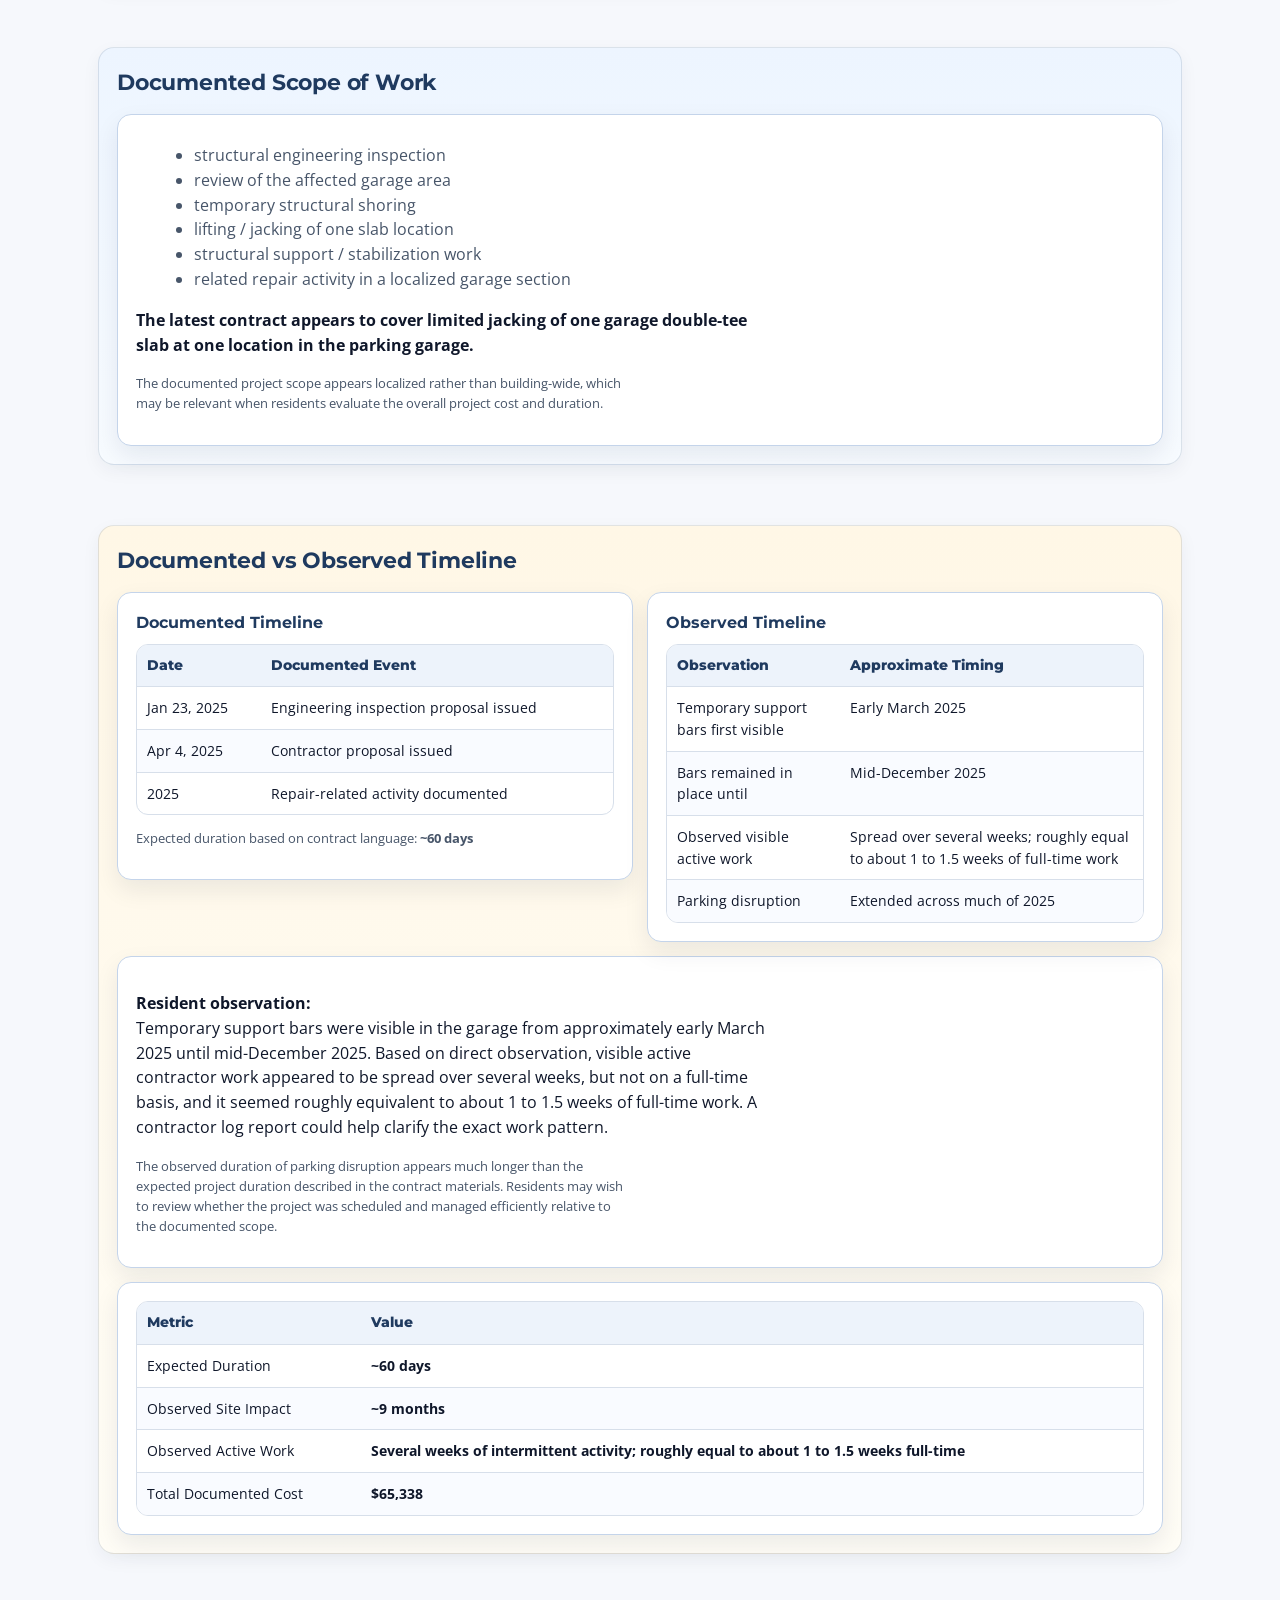
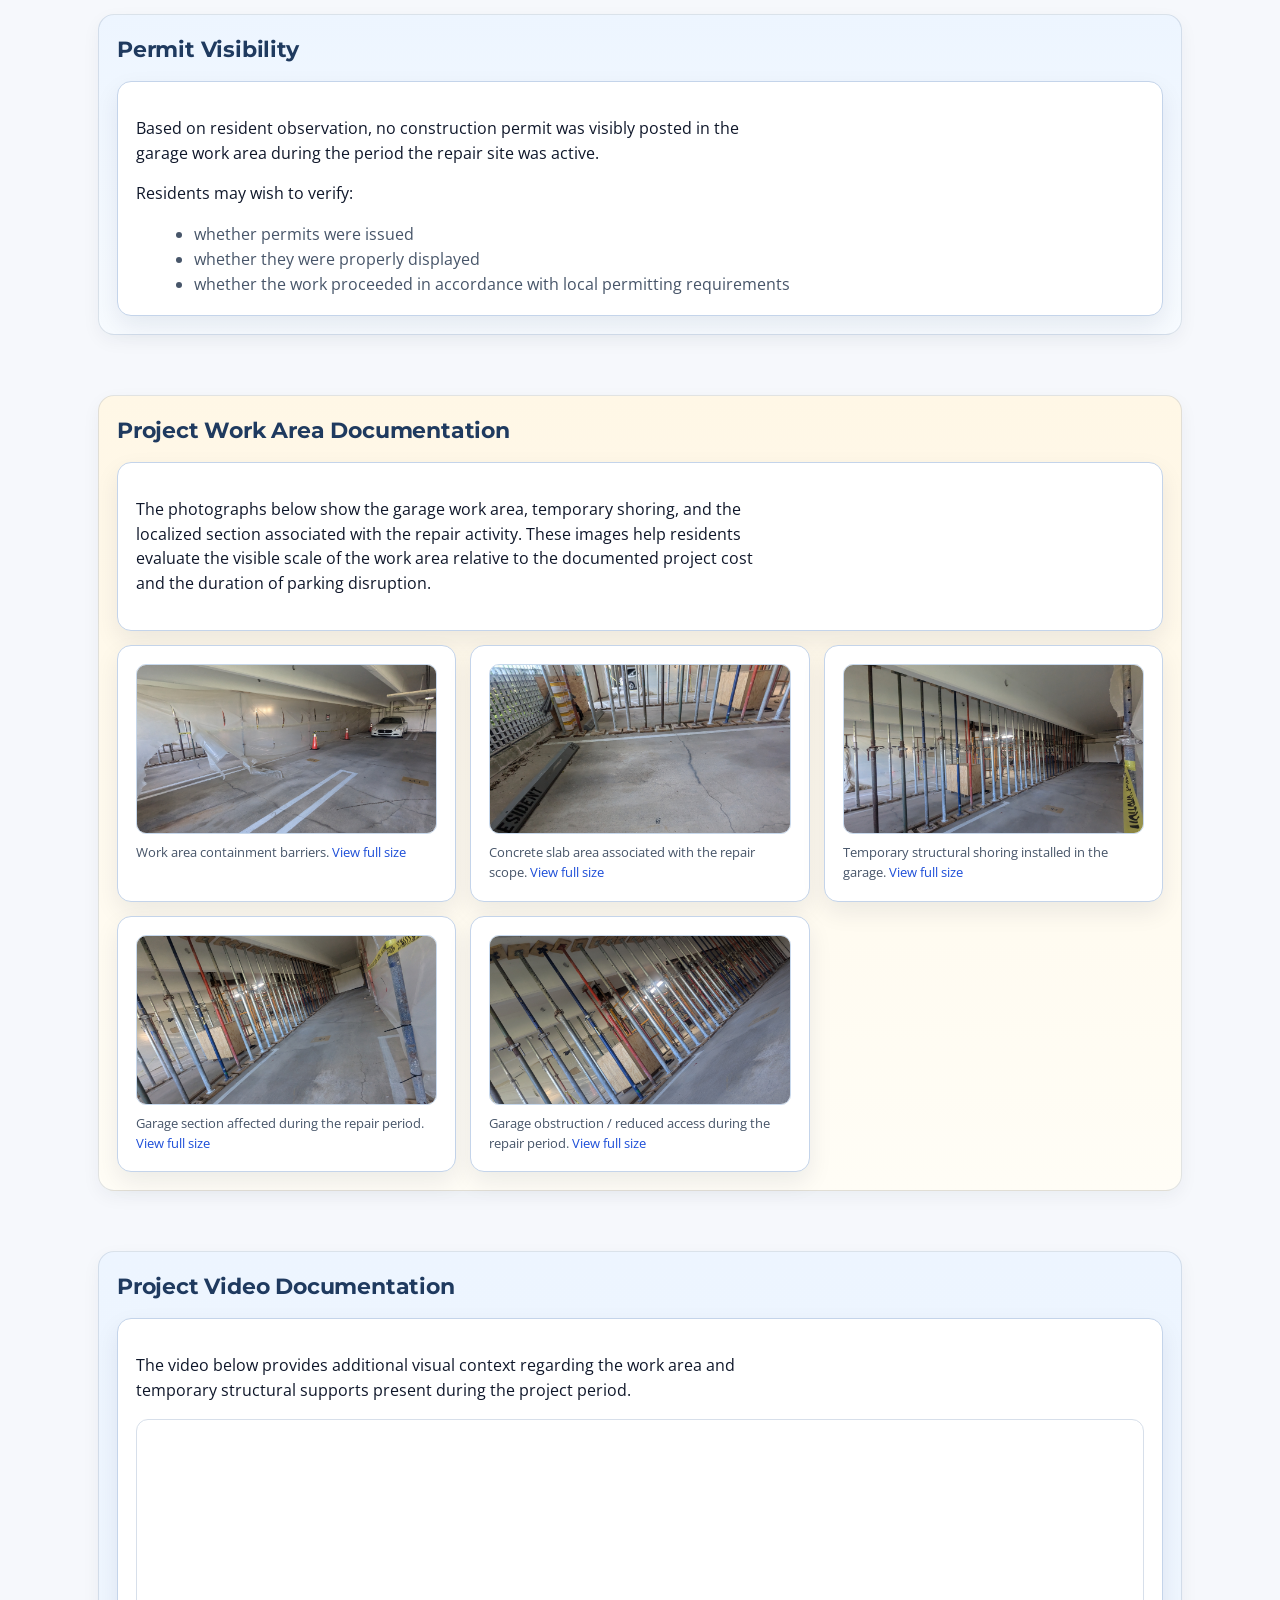
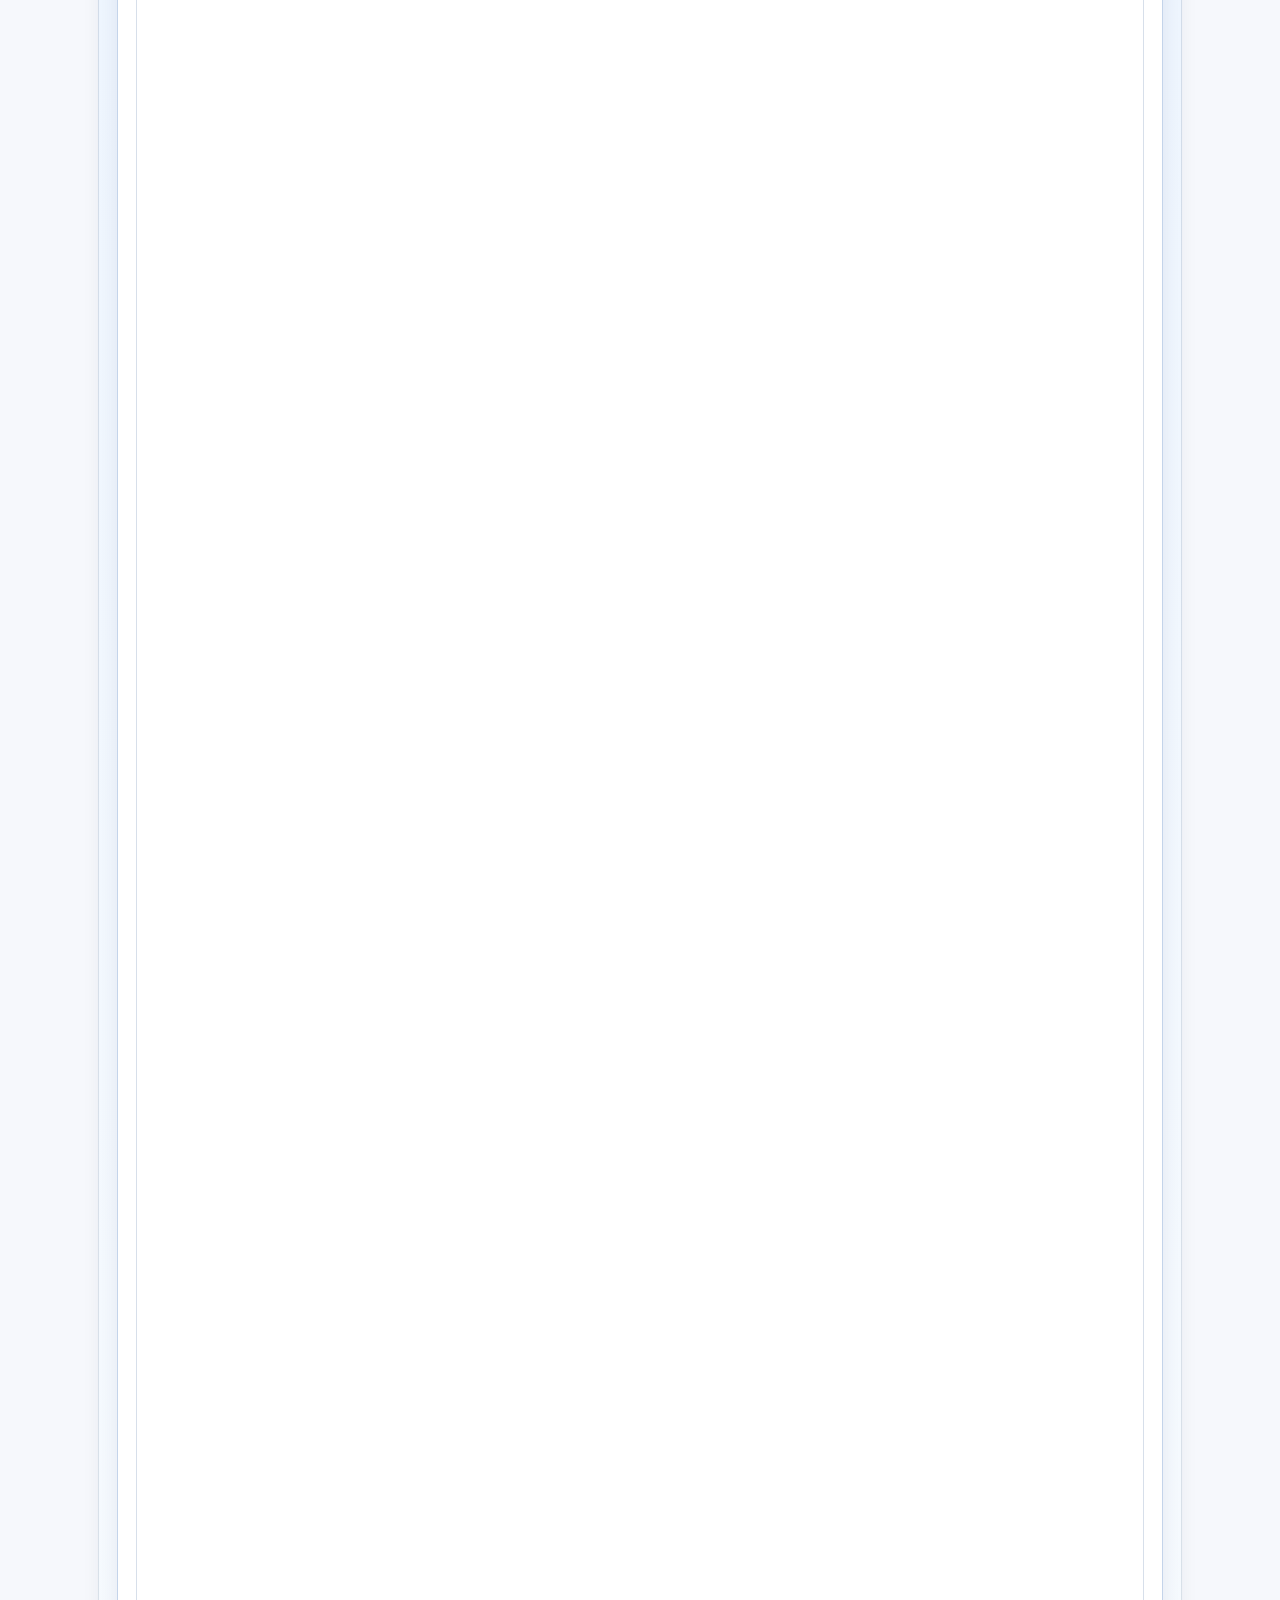
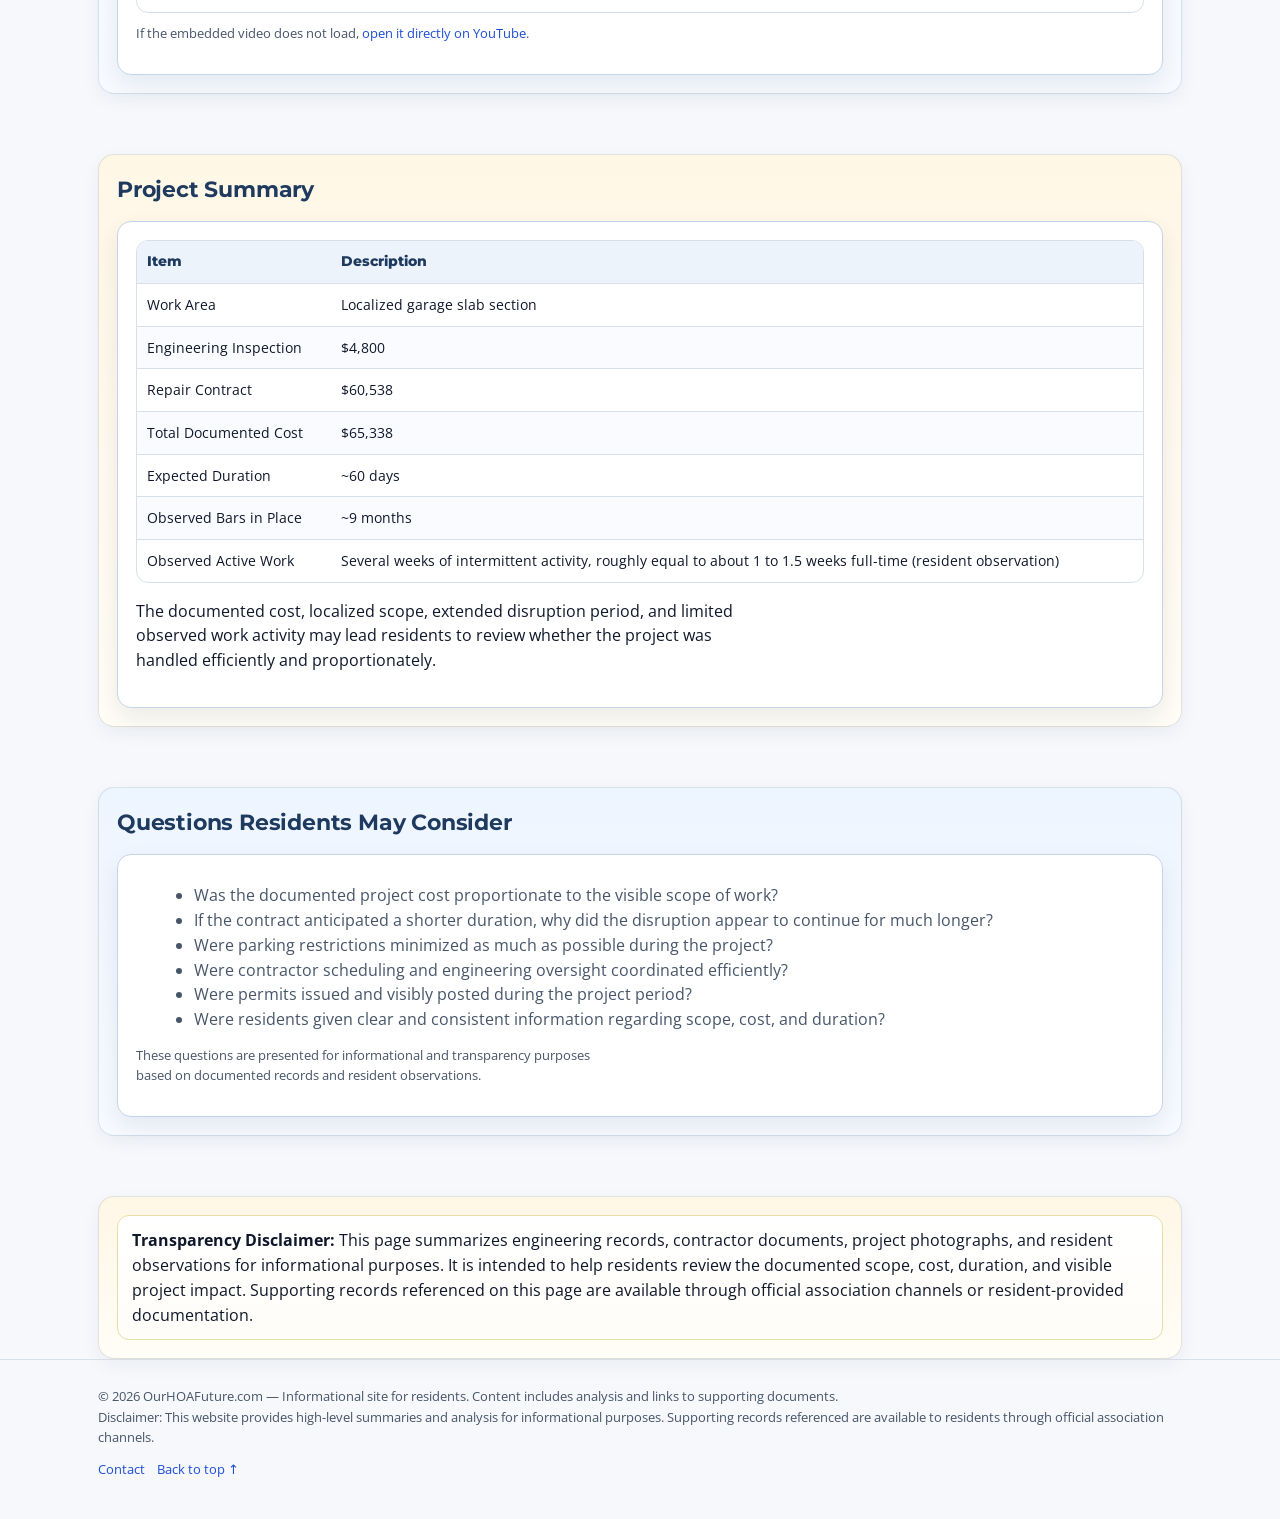
==== commit 34d90ca5: "feat(site): update garage and financial transparency pages" ====
--- a/garage-project.html
+++ b/garage-project.html
@@ -58,80 +58,60 @@
   <section class="panel">
     <div class="section-title">
       <h1>Parking Garage Structural Repair Project (2025)</h1>
-      <div class="hint">Documented cost-to-scope review</div>
-    </div>
-    <div class="card">
-      <p>This page summarizes the documented scope, costs, contractor agreements, engineering oversight, and timeline for the 2025 parking garage structural repair project.</p>
-      <p><strong>Based on the records summarized below, the documented cost-to-scope contrast raises serious concerns about project management efficiency.</strong></p>
-      <p class="small">All amounts and dates shown on this page are drawn from engineering proposals, contractor agreements, and project documentation available to residents.</p>
-    </div>
-    <figure class="card gallery-item" style="margin-top:14px;">
-      <a href="assets/images/garage1.jpg" target="_blank" rel="noopener"><img src="assets/images/garage1.jpg" alt="Temporary structural shoring installed to support the slab during repair work" loading="lazy" /></a>
-      <div class="cost-markup" aria-label="Documented cost">$100,265</div>
-      <figcaption>Temporary structural shoring installed to support the slab during repair work. <a href="assets/images/garage1.jpg" target="_blank" rel="noopener">View full size</a></figcaption>
+      <div class="hint">Documented cost, timeline, and work area review</div>
+    </div>
+    <div class="card">
+      <p>This page summarizes the documented contract amount, engineering inspection, observed work timeline, and project disruption associated with the 2025 parking garage repair work.</p>
+    </div>
+  </section>
+
+  <section class="panel">
+    <figure class="card gallery-item">
+      <a href="assets/images/garage1.jpg" target="_blank" rel="noopener"><img src="assets/images/garage1.jpg" alt="Temporary structural shoring installed in the garage work area during the repair period" loading="lazy" /></a>
+      <div class="cost-markup" aria-label="Documented cost">$65,338</div>
+      <figcaption>Temporary structural shoring installed in the garage work area during the repair period. <a href="assets/images/garage1.jpg" target="_blank" rel="noopener">View full size</a></figcaption>
     </figure>
   </section>
 
   <section class="panel">
-    <div class="section-title"><h2>Documented Financial Exposure</h2></div>
+    <div class="section-title"><h2>Key Project Issues</h2></div>
     <div class="card">
       <div class="money-grid">
         <div class="money-card">
-          <div class="money-label">Engineering Inspection</div>
-          <div class="money-value">$4,800</div>
-          <div class="money-note">Documented engineering inspection fee</div>
+          <div class="money-label">Localized Work Area</div>
+          <div class="money-value">One Section</div>
+          <div class="money-note">The documented repair scope appears limited to a specific slab location and related structural support work in one garage section.</div>
         </div>
         <div class="money-card">
-          <div class="money-label">Flange Repair Contract</div>
-          <div class="money-value">$34,927</div>
-          <div class="money-note">Double-tee flange repair agreement</div>
+          <div class="money-label">Documented Cost</div>
+          <div class="money-value">$65,338</div>
+          <div class="money-note">The currently supported documented project cost includes the engineering inspection and the latest repair contract.</div>
         </div>
         <div class="money-card">
-          <div class="money-label">Slab Jacking Contract</div>
-          <div class="money-value">$60,538</div>
-          <div class="money-note">Largest documented contract component</div>
+          <div class="money-label">Observed Duration</div>
+          <div class="money-value">~9 Months</div>
+          <div class="money-note">Based on resident observation, temporary support bars were first visible in early March 2025 and remained in place until approximately mid-December 2025.</div>
         </div>
         <div class="money-card total">
-          <div class="money-label">Total Documented Exposure</div>
-          <div class="money-value">$100,265</div>
-          <div class="money-note">Engineering + two contractor agreements</div>
-        </div>
-      </div>
-      <p><strong>This documented spending level for a localized repair zone raises serious concern about board stewardship and fiscal responsibility.</strong></p>
-    </div>
-  </section>
-
-  <section class="panel">
-    <div class="section-title"><h2>Price Impact Bars</h2></div>
-    <div class="card">
-      <div class="pain-bars" role="img" aria-label="Vertical bars comparing documented project costs">
-        <div class="pain-bar">
-          <div class="pain-bar-visual" style="height: 48px;"></div>
-          <div class="pain-bar-value">$4,800</div>
-          <div class="pain-bar-label">Engineering</div>
-        </div>
-        <div class="pain-bar">
-          <div class="pain-bar-visual" style="height: 120px;"></div>
-          <div class="pain-bar-value">$34,927</div>
-          <div class="pain-bar-label">Flange Repair</div>
-        </div>
-        <div class="pain-bar">
-          <div class="pain-bar-visual" style="height: 190px;"></div>
-          <div class="pain-bar-value">$60,538</div>
-          <div class="pain-bar-label">Slab Jacking</div>
-        </div>
-        <div class="pain-bar total">
-          <div class="pain-bar-visual" style="height: 260px;"></div>
-          <div class="pain-bar-value">$100,265</div>
-          <div class="pain-bar-label">Total Exposure</div>
-        </div>
-      </div>
-      <p class="small"><strong>The visual gap between these bars shows how quickly costs scaled to six-figure total exposure.</strong></p>
-    </div>
-  </section>
-
-  <section class="panel">
-    <div class="section-title"><h2>Garage Repair Project Cost Summary</h2></div>
+          <div class="money-label">Observed Work Activity</div>
+          <div class="money-value">1 to 1.5 Weeks</div>
+          <div class="money-note">Based on direct resident observation, visible contractor work activity appeared to be spread over several weeks, but not on a full-time basis, and it seemed roughly equivalent to about 1 to 1.5 weeks of full-time work.</div>
+        </div>
+      </div>
+      <p class="small">These factors may lead residents to review whether the documented cost, duration, and disruption were proportionate to the scope of work described in the project records.</p>
+    </div>
+  </section>
+
+  <section class="panel">
+    <div class="section-title"><h2>Project Overview</h2></div>
+    <div class="card">
+      <p>This page reviews the garage repair project using engineering documentation, contractor records, site observations, and photographs of the work area. The goal is to help residents understand the documented cost, the visible scope of work, the timeline of the project, and the impact on parking access.</p>
+      <p>The page does not make legal accusations. It presents documented records and resident observations so residents can evaluate the project for themselves.</p>
+    </div>
+  </section>
+
+  <section class="panel">
+    <div class="section-title"><h2>Documented Financial Exposure</h2></div>
     <div class="card">
       <div class="table-wrap">
         <table>
@@ -147,36 +127,23 @@
               <td class="num">$4,800</td>
             </tr>
             <tr>
-              <td>Double Tee Flange Repair</td>
-              <td class="num">$34,927</td>
-            </tr>
-            <tr>
-              <td>Double Tee Slab Jacking</td>
+              <td>Garage Repair Contract</td>
               <td class="num">$60,538</td>
+            </tr>
+            <tr>
+              <td><strong>Total Documented Cost</strong></td>
+              <td class="num"><strong>$65,338</strong></td>
             </tr>
           </tbody>
         </table>
       </div>
-      <p><strong>Total documented project exposure: $100,265</strong></p>
-      <p class="small">The garage repair project involved engineering inspection and two contractor agreements. The documented contract amounts are summarized above based on project documentation available to residents.</p>
-    </div>
-  </section>
-
-  <section class="panel">
-    <div class="section-title"><h2>Documented Observations</h2></div>
-    <div class="card">
-      <ul>
-        <li><strong>Documented total exposure is $100,265</strong> for repair work limited to a localized garage section.</li>
-        <li><strong>$95,465 of the total</strong> was allocated to two contractor agreements.</li>
-        <li><strong>The largest single contract line is $60,538</strong> for slab jacking work.</li>
-        <li><strong>Residents can reasonably question whether this spending level reflects careful fiscal stewardship for the documented scope.</strong></li>
-      </ul>
-      <p class="small">These observations are derived from documented contract and engineering records summarized on this page.</p>
-    </div>
-  </section>
-
-  <section class="panel">
-    <div class="section-title"><h2>What is the $60,538 Slab Jacking Contract?</h2></div>
+      <p>Based on the latest project documentation reviewed, the currently supported repair contract amount appears to be <strong>$60,538</strong>, with a separate engineering inspection cost of <strong>$4,800</strong>, for a total documented project cost of <strong>$65,338</strong>.</p>
+      <p class="small">Earlier records included multiple proposal figures. This page uses the most current contract amount supported by the latest documentation reviewed.</p>
+    </div>
+  </section>
+
+  <section class="panel">
+    <div class="section-title"><h2>What the $60,538 Contract Covers</h2></div>
     <div class="card">
       <div class="table-wrap">
         <table>
@@ -188,7 +155,7 @@
           </thead>
           <tbody>
             <tr>
-              <td>General Conditions</td>
+              <td>General Conditions / Mobilization</td>
               <td class="num">$4,000</td>
             </tr>
             <tr>
@@ -200,177 +167,167 @@
               <td class="num">$35,458</td>
             </tr>
             <tr>
-              <td><strong>Total</strong></td>
+              <td><strong>Total Contract Price</strong></td>
               <td class="num"><strong>$60,538</strong></td>
             </tr>
           </tbody>
         </table>
       </div>
-      <p>According to the contractor proposal, the slab jacking agreement includes labor, equipment, and general project conditions associated with structural stabilization work.</p>
-      <p class="small"><strong>Most of the contract value is attributed to labor and equipment</strong> required to perform slab leveling and structural support work.</p>
-    </div>
-  </section>
-
-  <section class="panel">
-    <div class="section-title"><h2>Scope of Work vs Project Cost</h2></div>
-    <div class="card">
-      <p>Based on the engineering proposal and contractor agreements, the project scope included:</p>
+      <p>According to the latest contractor agreement, the repair contract amount is allocated primarily to labor and equipment, with a smaller amount attributed to general project conditions.</p>
+      <p class="small">This breakdown may help residents evaluate how the contract amount relates to the visible scope of work and project duration.</p>
+    </div>
+  </section>
+
+  <section class="panel">
+    <div class="section-title"><h2>Documented Scope of Work</h2></div>
+    <div class="card">
       <ul>
-        <li>Structural inspection of the damaged garage area</li>
-        <li>Review of structural drawings</li>
-        <li>Engineering evaluation of the damage</li>
-        <li>Development of repair specifications</li>
-        <li>Installation of temporary structural shoring</li>
-        <li>Repair of double-tee flange areas</li>
-        <li>Slab jacking and leveling work</li>
-        <li>Welding and reinforcement of structural connections</li>
-        <li>Sealant and joint repairs</li>
-        <li>Follow-up engineering inspections</li>
+        <li>structural engineering inspection</li>
+        <li>review of the affected garage area</li>
+        <li>temporary structural shoring</li>
+        <li>lifting / jacking of one slab location</li>
+        <li>structural support / stabilization work</li>
+        <li>related repair activity in a localized garage section</li>
       </ul>
-      <p class="small">The work was limited to <strong>a specific section of the garage structure</strong>.</p>
-
+      <p><strong>The latest contract appears to cover limited jacking of one garage double-tee slab at one location in the parking garage.</strong></p>
+      <p class="small">The documented project scope appears localized rather than building-wide, which may be relevant when residents evaluate the overall project cost and duration.</p>
+    </div>
+  </section>
+
+  <section class="panel">
+    <div class="section-title"><h2>Documented vs Observed Timeline</h2></div>
+    <div class="grid">
+      <div class="col-6">
+        <div class="card">
+          <h3>Documented Timeline</h3>
+          <div class="table-wrap">
+            <table>
+              <thead>
+                <tr>
+                  <th>Date</th>
+                  <th>Documented Event</th>
+                </tr>
+              </thead>
+              <tbody>
+                <tr>
+                  <td>Jan 23, 2025</td>
+                  <td>Engineering inspection proposal issued</td>
+                </tr>
+                <tr>
+                  <td>Apr 4, 2025</td>
+                  <td>Contractor proposal issued</td>
+                </tr>
+                <tr>
+                  <td>2025</td>
+                  <td>Repair-related activity documented</td>
+                </tr>
+              </tbody>
+            </table>
+          </div>
+          <p class="small">Expected duration based on contract language: <strong>~60 days</strong></p>
+        </div>
+      </div>
+      <div class="col-6">
+        <div class="card">
+          <h3>Observed Timeline</h3>
+          <div class="table-wrap">
+            <table>
+              <thead>
+                <tr>
+                  <th>Observation</th>
+                  <th>Approximate Timing</th>
+                </tr>
+              </thead>
+              <tbody>
+                <tr>
+                  <td>Temporary support bars first visible</td>
+                  <td>Early March 2025</td>
+                </tr>
+                <tr>
+                  <td>Bars remained in place until</td>
+                  <td>Mid-December 2025</td>
+                </tr>
+                <tr>
+                  <td>Observed visible active work</td>
+                  <td>Spread over several weeks; roughly equal to about 1 to 1.5 weeks of full-time work</td>
+                </tr>
+                <tr>
+                  <td>Parking disruption</td>
+                  <td>Extended across much of 2025</td>
+                </tr>
+              </tbody>
+            </table>
+          </div>
+        </div>
+      </div>
+    </div>
+    <div class="card" style="margin-top:14px;">
+      <p><strong>Resident observation:</strong><br />Temporary support bars were visible in the garage from approximately early March 2025 until mid-December 2025. Based on direct observation, visible active contractor work appeared to be spread over several weeks, but not on a full-time basis, and it seemed roughly equivalent to about 1 to 1.5 weeks of full-time work. A contractor log report could help clarify the exact work pattern.</p>
+      <p class="small">The observed duration of parking disruption appears much longer than the expected project duration described in the contract materials. Residents may wish to review whether the project was scheduled and managed efficiently relative to the documented scope.</p>
+    </div>
+    <div class="card" style="margin-top:14px;">
       <div class="table-wrap">
         <table>
           <thead>
             <tr>
-              <th>Category</th>
-              <th>Summary</th>
+              <th>Metric</th>
+              <th>Value</th>
             </tr>
           </thead>
           <tbody>
             <tr>
-              <td>Work Area</td>
-              <td>Localized section of parking garage</td>
-            </tr>
-            <tr>
-              <td>Repair Type</td>
-              <td>Structural repair and stabilization</td>
-            </tr>
-            <tr>
-              <td>Engineering Fee</td>
-              <td>$4,800</td>
-            </tr>
-            <tr>
-              <td>Repair Contracts</td>
-              <td>$95,465</td>
-            </tr>
-            <tr>
-              <td>Total Documented Project Exposure</td>
-              <td><strong>$100,265</strong></td>
+              <td>Expected Duration</td>
+              <td><strong>~60 days</strong></td>
+            </tr>
+            <tr>
+              <td>Observed Site Impact</td>
+              <td><strong>~9 months</strong></td>
+            </tr>
+            <tr>
+              <td>Observed Active Work</td>
+              <td><strong>Several weeks of intermittent activity; roughly equal to about 1 to 1.5 weeks full-time</strong></td>
+            </tr>
+            <tr>
+              <td>Total Documented Cost</td>
+              <td><strong>$65,338</strong></td>
             </tr>
           </tbody>
         </table>
       </div>
-      <p><strong>This documented spending level, compared with a localized work area, may reasonably raise concern for residents about cost efficiency and project management performance.</strong></p>
-    </div>
-  </section>
-
-  <section class="panel">
-    <div class="section-title"><h2>Why This May Raise Concern</h2></div>
-    <div class="card">
-      <p><strong>The documented records show a six-figure project exposure for a limited structural repair area.</strong></p>
-      <p><strong>That cost-to-scope contrast may indicate inefficient planning, procurement, scheduling, or execution.</strong></p>
-      <p><strong>From a resident accountability perspective, this pattern can be viewed as a serious stewardship warning signal.</strong></p>
-      <p class="small">This concern-based framing is interpretive and grounded in the documented amounts, scope description, and timeline shown on this page.</p>
-    </div>
-  </section>
-
-  <section class="panel">
-    <div class="section-title"><h2>Engineering Assessment and Oversight</h2></div>
-    <div class="card">
-      <p><strong>The documented engineering assessment established the technical basis for the repair scope and follow-up oversight.</strong></p>
+    </div>
+  </section>
+
+  <section class="panel">
+    <div class="section-title"><h2>Permit Visibility</h2></div>
+    <div class="card">
+      <p>Based on resident observation, no construction permit was visibly posted in the garage work area during the period the repair site was active.</p>
+      <p>Residents may wish to verify:</p>
       <ul>
-        <li>Structural inspection of the affected garage section</li>
-        <li>Review of existing structural drawings</li>
-        <li>Repair specification development</li>
-        <li>Follow-up engineering inspection activity during repair execution</li>
+        <li>whether permits were issued</li>
+        <li>whether they were properly displayed</li>
+        <li>whether the work proceeded in accordance with local permitting requirements</li>
       </ul>
-      <div class="table-wrap">
-        <table>
-          <thead>
-            <tr>
-              <th>Engineering Item</th>
-              <th class="num">Documented Amount</th>
-            </tr>
-          </thead>
-          <tbody>
-            <tr>
-              <td>Initial structural engineering assessment</td>
-              <td class="num"><strong>$4,800</strong></td>
-            </tr>
-          </tbody>
-        </table>
-      </div>
-      <p class="small"><strong>Residents may evaluate whether the combined engineering and contractor spend produced outcomes proportionate to the documented project scope.</strong></p>
-    </div>
-  </section>
-
-  <section class="panel">
-    <div class="section-title"><h2>Project Timeline</h2></div>
-    <div class="card">
-      <div class="table-wrap">
-        <table>
-          <thead>
-            <tr>
-              <th>Date</th>
-              <th>Event</th>
-            </tr>
-          </thead>
-          <tbody>
-            <tr>
-              <td><strong>Jan 23, 2025</strong></td>
-              <td><strong>Engineering inspection proposal issued</strong></td>
-            </tr>
-            <tr>
-              <td><strong>Apr 4, 2025</strong></td>
-              <td><strong>Contractor repair proposals issued</strong></td>
-            </tr>
-            <tr>
-              <td><strong>Apr 28, 2025</strong></td>
-              <td><strong>Contracts executed</strong></td>
-            </tr>
-            <tr>
-              <td><strong>2025</strong></td>
-              <td><strong>Structural repair work performed</strong></td>
-            </tr>
-          </tbody>
-        </table>
-      </div>
-      <p class="small"><strong>The documented timeline establishes when proposals and contracts were issued and executed; residents can compare this timeline with the cost totals above.</strong></p>
-      <p class="small"><strong>Documented project duration:</strong> records on this page show the repair activity occurred during <strong>2025</strong> (approximately one calendar year).</p>
     </div>
   </section>
 
   <section class="panel">
     <div class="section-title"><h2>Project Work Area Documentation</h2></div>
-
     <div class="card" style="margin-bottom:14px;">
-      <h3>Temporary Structural Shoring</h3>
-      <p class="small">Temporary structural shoring installed to support the slab during repair work.</p>
-    </div>
-
-    <div class="card" style="margin-bottom:14px;">
-      <h3>Work Area Containment</h3>
-      <p class="small">Plastic containment barriers used to isolate the work area.</p>
-    </div>
-
-    <div class="card" style="margin-bottom:14px;">
-      <h3>Concrete Slab Repair Areas</h3>
-      <p class="small">Concrete slab areas where repair work was performed.</p>
-    </div>
-
+      <p>The photographs below show the garage work area, temporary shoring, and the localized section associated with the repair activity. These images help residents evaluate the visible scale of the work area relative to the documented project cost and the duration of parking disruption.</p>
+    </div>
     <div class="garage-gallery">
-      <figure class="card gallery-item"><a href="assets/images/garage2.jpg" target="_blank" rel="noopener"><img src="assets/images/garage2.jpg" alt="Plastic containment barriers used to isolate the project work area" loading="lazy" /></a><figcaption>Plastic containment barriers used to isolate the project work area. <a href="assets/images/garage2.jpg" target="_blank" rel="noopener">View full size</a></figcaption></figure>
-      <figure class="card gallery-item"><a href="assets/images/garage3.jpg" target="_blank" rel="noopener"><img src="assets/images/garage3.jpg" alt="Concrete slab area where structural repair work was performed" loading="lazy" /></a><figcaption>Concrete slab area where structural repair work was performed. <a href="assets/images/garage3.jpg" target="_blank" rel="noopener">View full size</a></figcaption></figure>
-      <figure class="card gallery-item"><a href="assets/images/garage4.jpg" target="_blank" rel="noopener"><img src="assets/images/garage4.jpg" alt="Temporary structural shoring components in the garage work zone" loading="lazy" /></a><figcaption>Temporary structural shoring components in the garage work zone. <a href="assets/images/garage4.jpg" target="_blank" rel="noopener">View full size</a></figcaption></figure>
-      <figure class="card gallery-item"><a href="assets/images/garage5.jpg" target="_blank" rel="noopener"><img src="assets/images/garage5.jpg" alt="Contained garage repair area with temporary barriers in place" loading="lazy" /></a><figcaption>Contained garage repair area with temporary barriers in place. <a href="assets/images/garage5.jpg" target="_blank" rel="noopener">View full size</a></figcaption></figure>
-      <figure class="card gallery-item"><a href="assets/images/garage6.jpg" target="_blank" rel="noopener"><img src="assets/images/garage6.jpg" alt="Parking slab section associated with the documented repair scope" loading="lazy" /></a><figcaption>Parking slab section associated with the documented repair scope. <a href="assets/images/garage6.jpg" target="_blank" rel="noopener">View full size</a></figcaption></figure>
+      <figure class="card gallery-item"><a href="assets/images/garage2.jpg" target="_blank" rel="noopener"><img src="assets/images/garage2.jpg" alt="Work area containment barriers in the garage repair area" loading="lazy" /></a><figcaption>Work area containment barriers. <a href="assets/images/garage2.jpg" target="_blank" rel="noopener">View full size</a></figcaption></figure>
+      <figure class="card gallery-item"><a href="assets/images/garage3.jpg" target="_blank" rel="noopener"><img src="assets/images/garage3.jpg" alt="Concrete slab area associated with the repair scope" loading="lazy" /></a><figcaption>Concrete slab area associated with the repair scope. <a href="assets/images/garage3.jpg" target="_blank" rel="noopener">View full size</a></figcaption></figure>
+      <figure class="card gallery-item"><a href="assets/images/garage4.jpg" target="_blank" rel="noopener"><img src="assets/images/garage4.jpg" alt="Temporary structural shoring installed in the garage" loading="lazy" /></a><figcaption>Temporary structural shoring installed in the garage. <a href="assets/images/garage4.jpg" target="_blank" rel="noopener">View full size</a></figcaption></figure>
+      <figure class="card gallery-item"><a href="assets/images/garage5.jpg" target="_blank" rel="noopener"><img src="assets/images/garage5.jpg" alt="Garage section affected during the repair period" loading="lazy" /></a><figcaption>Garage section affected during the repair period. <a href="assets/images/garage5.jpg" target="_blank" rel="noopener">View full size</a></figcaption></figure>
+      <figure class="card gallery-item"><a href="assets/images/garage6.jpg" target="_blank" rel="noopener"><img src="assets/images/garage6.jpg" alt="Garage obstruction and reduced access during the repair period" loading="lazy" /></a><figcaption>Garage obstruction / reduced access during the repair period. <a href="assets/images/garage6.jpg" target="_blank" rel="noopener">View full size</a></figcaption></figure>
     </div>
   </section>
 
   <section class="panel">
     <div class="section-title"><h2>Project Video Documentation</h2></div>
     <div class="card">
+      <p>The video below provides additional visual context regarding the work area and temporary structural supports present during the project period.</p>
       <div style="position:relative;padding-top:177.78%;border-radius:12px;overflow:hidden;border:1px solid var(--border);">
         <iframe
           src="https://www.youtube.com/embed/sgrGL63CoDY"
@@ -397,35 +354,38 @@
             </tr>
           </thead>
           <tbody>
-            <tr><td>Project Type</td><td>Localized structural repair</td></tr>
-            <tr><td>Work Area</td><td>Parking garage concrete slab system</td></tr>
-            <tr><td>Engineering Oversight</td><td>Structural inspection and repair specifications</td></tr>
-            <tr><td>Contractor Agreements</td><td><strong>Two contracts totaling $95,465</strong></td></tr>
-            <tr><td>Total Documented Cost</td><td><strong>~$100,265</strong></td></tr>
+            <tr><td>Work Area</td><td>Localized garage slab section</td></tr>
+            <tr><td>Engineering Inspection</td><td>$4,800</td></tr>
+            <tr><td>Repair Contract</td><td>$60,538</td></tr>
+            <tr><td>Total Documented Cost</td><td>$65,338</td></tr>
+            <tr><td>Expected Duration</td><td>~60 days</td></tr>
+            <tr><td>Observed Bars in Place</td><td>~9 months</td></tr>
+            <tr><td>Observed Active Work</td><td>Several weeks of intermittent activity, roughly equal to about 1 to 1.5 weeks full-time (resident observation)</td></tr>
           </tbody>
         </table>
       </div>
-      <p><strong>Summary takeaway: the documented project cost is substantial relative to the localized scope described in the project records.</strong></p>
+      <p>The documented cost, localized scope, extended disruption period, and limited observed work activity may lead residents to review whether the project was handled efficiently and proportionately.</p>
     </div>
   </section>
 
   <section class="panel">
     <div class="section-title"><h2>Questions Residents May Consider</h2></div>
     <div class="card">
-      <p>Residents reviewing the documentation may wish to consider several questions when evaluating the project:</p>
       <ul>
-        <li><strong>Was the total documented cost proportionate to the visible scope of work?</strong></li>
-        <li><strong>Were competitive vendor proposals obtained for both repair contracts?</strong></li>
-        <li><strong>How long did the repair work take relative to the contract values?</strong></li>
-        <li><strong>Were engineering inspections and contractor services coordinated efficiently?</strong></li>
+        <li>Was the documented project cost proportionate to the visible scope of work?</li>
+        <li>If the contract anticipated a shorter duration, why did the disruption appear to continue for much longer?</li>
+        <li>Were parking restrictions minimized as much as possible during the project?</li>
+        <li>Were contractor scheduling and engineering oversight coordinated efficiently?</li>
+        <li>Were permits issued and visibly posted during the project period?</li>
+        <li>Were residents given clear and consistent information regarding scope, cost, and duration?</li>
       </ul>
-      <p class="small"><strong>This page presents documented records so residents can evaluate whether project execution appears efficient and proportionate.</strong></p>
+      <p class="small">These questions are presented for informational and transparency purposes based on documented records and resident observations.</p>
     </div>
   </section>
 
   <section class="panel">
     <div class="callout">
-      <strong>Transparency Disclaimer:</strong> This page summarizes engineering proposals, contractor agreements, and project documentation available to residents through association records or management communications. The information is presented for community transparency and informational purposes. Interpretive statements are based on documented records summarized on this page.
+      <strong>Transparency Disclaimer:</strong> This page summarizes engineering records, contractor documents, project photographs, and resident observations for informational purposes. It is intended to help residents review the documented scope, cost, duration, and visible project impact. Supporting records referenced on this page are available through official association channels or resident-provided documentation.
     </div>
   </section>
 </main>
@@ -450,3 +410,4 @@
 </html>
 
 
+
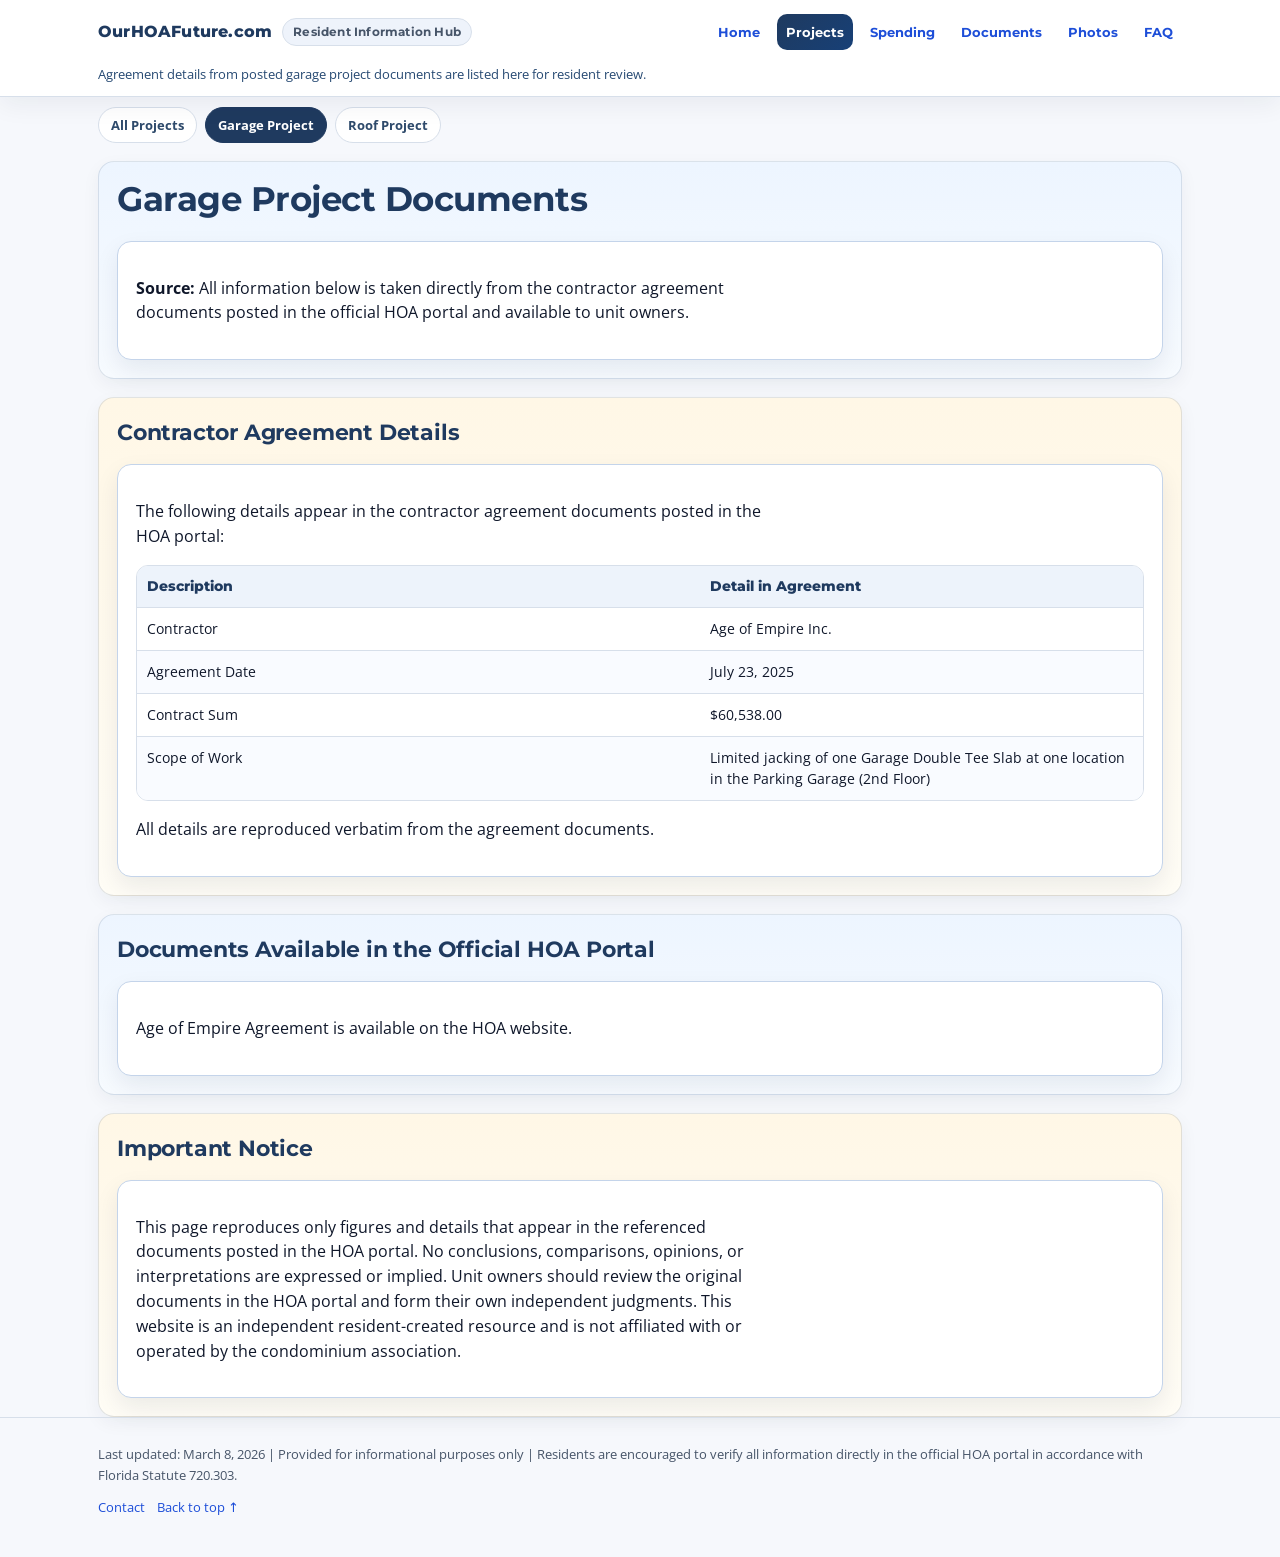
==== commit 96cd1c77: "refactor(garage): replace page with agreement details view" ====
--- a/garage-project.html
+++ b/garage-project.html
@@ -3,28 +3,21 @@
 <head>
   <meta charset="utf-8" />
   <meta name="viewport" content="width=device-width, initial-scale=1" />
-  <title>Parking Garage Structural Repair Project (2025) | OurHOAFuture.com</title>
-  <meta name="description" content="Summary of the 2025 parking garage structural repair project, scope, documented costs, and timeline." />
+  <title>Garage Project Documents | Our HOA Future</title>
+  <meta name="description" content="Garage project agreement details reproduced from documents posted in the HOA portal." />
   <link rel="stylesheet" href="assets/css/site.css" />
   <style>
-    main.garage-project-page > section + section { margin-top: 60px; }
-    .money-grid { display: grid; grid-template-columns: repeat(4, 1fr); gap: 14px; }
-    .money-card { background: #fff; border: 1px solid var(--border); border-radius: 12px; padding: 16px; border-top: 4px solid #1f4f8a; }
-    .money-card.total { border-top-color: #b42318; background: #fff8f7; }
-    .money-label { font-size: 12px; font-weight: 700; color: var(--muted); text-transform: uppercase; letter-spacing: 0.3px; }
-    .money-value { margin-top: 6px; font-size: 36px; line-height: 1.1; font-weight: 800; color: #0b2545; }
-    .money-card.total .money-value { color: #8f1d17; }
-    .money-note { margin-top: 6px; font-size: 13px; color: var(--muted); }
-    .pain-bars { display: grid; grid-template-columns: repeat(4, 1fr); gap: 14px; align-items: end; min-height: 280px; }
-    .pain-bar { display: flex; flex-direction: column; align-items: center; gap: 10px; }
-    .pain-bar-visual { width: 100%; max-width: 120px; border-radius: 10px 10px 4px 4px; background: linear-gradient(180deg, #1f4f8a, #0f2f57); min-height: 32px; border: 1px solid #173d68; }
-    .pain-bar.total .pain-bar-visual { background: linear-gradient(180deg, #b42318, #7f1c12); border-color: #7f1c12; }
-    .pain-bar-label { text-align: center; font-size: 12px; font-weight: 700; color: var(--muted); }
-    .pain-bar-value { font-size: 22px; font-weight: 800; color: #0b2545; }
-    .pain-bar.total .pain-bar-value { color: #8f1d17; }
-    @media (max-width: 1100px) { .money-grid { grid-template-columns: repeat(2, 1fr); } }
-    @media (max-width: 900px) { .pain-bars { grid-template-columns: repeat(2, 1fr); min-height: 220px; } }
-    @media (max-width: 700px) { .money-grid { grid-template-columns: 1fr; } .money-value { font-size: 30px; } .pain-bars { grid-template-columns: 1fr; } }
+    .garage-records-table {
+      table-layout: fixed;
+    }
+    .garage-records-table th:first-child,
+    .garage-records-table td:first-child {
+      width: 56%;
+    }
+    .garage-records-table th:last-child,
+    .garage-records-table td:last-child {
+      width: 44%;
+    }
   </style>
 </head>
 <body id="top">
@@ -35,7 +28,7 @@
         OurHOAFuture.com
         <span class="badge">Resident Information Hub</span>
       </div>
-                  <nav>
+      <nav>
         <a href="index.html">Home</a>
         <a class="active" href="pages/projects.html">Projects</a>
         <a href="pages/spending.html">Spending</a>
@@ -44,348 +37,62 @@
         <a href="pages/faq.html">FAQ</a>
       </nav>
     </div>
-    <div class="context-ribbon">Resident transparency portal created in connection with HOA board candidacy; all content is document-based and informational.</div>
+    <div class="context-ribbon">Agreement details from posted garage project documents are listed here for resident review.</div>
   </div>
 </header>
 
-<main class="wrap garage-project-page">
+<main class="wrap">
   <div class="project-subnav" aria-label="Project pages">
     <a href="pages/projects.html">All Projects</a>
     <a class="active" href="garage-project.html">Garage Project</a>
     <a href="pages/roof-project.html">Roof Project</a>
   </div>
 
-  <section class="panel">
+  <section>
     <div class="section-title">
-      <h1>Parking Garage Structural Repair Project (2025)</h1>
-      <div class="hint">Documented cost, timeline, and work area review</div>
+      <h1>Garage Project Documents</h1>
     </div>
     <div class="card">
-      <p>This page summarizes the documented contract amount, engineering inspection, observed work timeline, and project disruption associated with the 2025 parking garage repair work.</p>
+      <p><strong>Source:</strong> All information below is taken directly from the contractor agreement documents posted in the official HOA portal and available to unit owners.</p>
     </div>
   </section>
 
-  <section class="panel">
-    <figure class="card gallery-item">
-      <a href="assets/images/garage1.jpg" target="_blank" rel="noopener"><img src="assets/images/garage1.jpg" alt="Temporary structural shoring installed in the garage work area during the repair period" loading="lazy" /></a>
-      <div class="cost-markup" aria-label="Documented cost">$65,338</div>
-      <figcaption>Temporary structural shoring installed in the garage work area during the repair period. <a href="assets/images/garage1.jpg" target="_blank" rel="noopener">View full size</a></figcaption>
-    </figure>
-  </section>
-
-  <section class="panel">
-    <div class="section-title"><h2>Key Project Issues</h2></div>
-    <div class="card">
-      <div class="money-grid">
-        <div class="money-card">
-          <div class="money-label">Localized Work Area</div>
-          <div class="money-value">One Section</div>
-          <div class="money-note">The documented repair scope appears limited to a specific slab location and related structural support work in one garage section.</div>
-        </div>
-        <div class="money-card">
-          <div class="money-label">Documented Cost</div>
-          <div class="money-value">$65,338</div>
-          <div class="money-note">The currently supported documented project cost includes the engineering inspection and the latest repair contract.</div>
-        </div>
-        <div class="money-card">
-          <div class="money-label">Observed Duration</div>
-          <div class="money-value">~9 Months</div>
-          <div class="money-note">Based on resident observation, temporary support bars were first visible in early March 2025 and remained in place until approximately mid-December 2025.</div>
-        </div>
-        <div class="money-card total">
-          <div class="money-label">Observed Work Activity</div>
-          <div class="money-value">1 to 1.5 Weeks</div>
-          <div class="money-note">Based on direct resident observation, visible contractor work activity appeared to be spread over several weeks, but not on a full-time basis, and it seemed roughly equivalent to about 1 to 1.5 weeks of full-time work.</div>
-        </div>
-      </div>
-      <p class="small">These factors may lead residents to review whether the documented cost, duration, and disruption were proportionate to the scope of work described in the project records.</p>
+  <section>
+    <div class="section-title">
+      <h2>Contractor Agreement Details</h2>
+    </div>
+    <div class="card table-wrap">
+      <p>The following details appear in the contractor agreement documents posted in the HOA portal:</p>
+      <table class="garage-records-table">
+        <thead>
+          <tr><th>Description</th><th>Detail in Agreement</th></tr>
+        </thead>
+        <tbody>
+          <tr><td>Contractor</td><td>Age of Empire Inc.</td></tr>
+          <tr><td>Agreement Date</td><td>July 23, 2025</td></tr>
+          <tr><td>Contract Sum</td><td>$60,538.00</td></tr>
+          <tr><td>Scope of Work</td><td>Limited jacking of one Garage Double Tee Slab at one location in the Parking Garage (2nd Floor)</td></tr>
+        </tbody>
+      </table>
+      <p>All details are reproduced verbatim from the agreement documents.</p>
     </div>
   </section>
 
-  <section class="panel">
-    <div class="section-title"><h2>Project Overview</h2></div>
+  <section>
+    <div class="section-title">
+      <h2>Documents Available in the Official HOA Portal</h2>
+    </div>
     <div class="card">
-      <p>This page reviews the garage repair project using engineering documentation, contractor records, site observations, and photographs of the work area. The goal is to help residents understand the documented cost, the visible scope of work, the timeline of the project, and the impact on parking access.</p>
-      <p>The page does not make legal accusations. It presents documented records and resident observations so residents can evaluate the project for themselves.</p>
+      <p>Age of Empire Agreement is available on the HOA website.</p>
     </div>
   </section>
 
-  <section class="panel">
-    <div class="section-title"><h2>Documented Financial Exposure</h2></div>
+  <section>
+    <div class="section-title">
+      <h2>Important Notice</h2>
+    </div>
     <div class="card">
-      <div class="table-wrap">
-        <table>
-          <thead>
-            <tr>
-              <th>Component</th>
-              <th class="num">Amount</th>
-            </tr>
-          </thead>
-          <tbody>
-            <tr>
-              <td>Engineering Inspection</td>
-              <td class="num">$4,800</td>
-            </tr>
-            <tr>
-              <td>Garage Repair Contract</td>
-              <td class="num">$60,538</td>
-            </tr>
-            <tr>
-              <td><strong>Total Documented Cost</strong></td>
-              <td class="num"><strong>$65,338</strong></td>
-            </tr>
-          </tbody>
-        </table>
-      </div>
-      <p>Based on the latest project documentation reviewed, the currently supported repair contract amount appears to be <strong>$60,538</strong>, with a separate engineering inspection cost of <strong>$4,800</strong>, for a total documented project cost of <strong>$65,338</strong>.</p>
-      <p class="small">Earlier records included multiple proposal figures. This page uses the most current contract amount supported by the latest documentation reviewed.</p>
-    </div>
-  </section>
-
-  <section class="panel">
-    <div class="section-title"><h2>What the $60,538 Contract Covers</h2></div>
-    <div class="card">
-      <div class="table-wrap">
-        <table>
-          <thead>
-            <tr>
-              <th>Item</th>
-              <th class="num">Amount</th>
-            </tr>
-          </thead>
-          <tbody>
-            <tr>
-              <td>General Conditions / Mobilization</td>
-              <td class="num">$4,000</td>
-            </tr>
-            <tr>
-              <td>Labor</td>
-              <td class="num">$21,080</td>
-            </tr>
-            <tr>
-              <td>Equipment</td>
-              <td class="num">$35,458</td>
-            </tr>
-            <tr>
-              <td><strong>Total Contract Price</strong></td>
-              <td class="num"><strong>$60,538</strong></td>
-            </tr>
-          </tbody>
-        </table>
-      </div>
-      <p>According to the latest contractor agreement, the repair contract amount is allocated primarily to labor and equipment, with a smaller amount attributed to general project conditions.</p>
-      <p class="small">This breakdown may help residents evaluate how the contract amount relates to the visible scope of work and project duration.</p>
-    </div>
-  </section>
-
-  <section class="panel">
-    <div class="section-title"><h2>Documented Scope of Work</h2></div>
-    <div class="card">
-      <ul>
-        <li>structural engineering inspection</li>
-        <li>review of the affected garage area</li>
-        <li>temporary structural shoring</li>
-        <li>lifting / jacking of one slab location</li>
-        <li>structural support / stabilization work</li>
-        <li>related repair activity in a localized garage section</li>
-      </ul>
-      <p><strong>The latest contract appears to cover limited jacking of one garage double-tee slab at one location in the parking garage.</strong></p>
-      <p class="small">The documented project scope appears localized rather than building-wide, which may be relevant when residents evaluate the overall project cost and duration.</p>
-    </div>
-  </section>
-
-  <section class="panel">
-    <div class="section-title"><h2>Documented vs Observed Timeline</h2></div>
-    <div class="grid">
-      <div class="col-6">
-        <div class="card">
-          <h3>Documented Timeline</h3>
-          <div class="table-wrap">
-            <table>
-              <thead>
-                <tr>
-                  <th>Date</th>
-                  <th>Documented Event</th>
-                </tr>
-              </thead>
-              <tbody>
-                <tr>
-                  <td>Jan 23, 2025</td>
-                  <td>Engineering inspection proposal issued</td>
-                </tr>
-                <tr>
-                  <td>Apr 4, 2025</td>
-                  <td>Contractor proposal issued</td>
-                </tr>
-                <tr>
-                  <td>2025</td>
-                  <td>Repair-related activity documented</td>
-                </tr>
-              </tbody>
-            </table>
-          </div>
-          <p class="small">Expected duration based on contract language: <strong>~60 days</strong></p>
-        </div>
-      </div>
-      <div class="col-6">
-        <div class="card">
-          <h3>Observed Timeline</h3>
-          <div class="table-wrap">
-            <table>
-              <thead>
-                <tr>
-                  <th>Observation</th>
-                  <th>Approximate Timing</th>
-                </tr>
-              </thead>
-              <tbody>
-                <tr>
-                  <td>Temporary support bars first visible</td>
-                  <td>Early March 2025</td>
-                </tr>
-                <tr>
-                  <td>Bars remained in place until</td>
-                  <td>Mid-December 2025</td>
-                </tr>
-                <tr>
-                  <td>Observed visible active work</td>
-                  <td>Spread over several weeks; roughly equal to about 1 to 1.5 weeks of full-time work</td>
-                </tr>
-                <tr>
-                  <td>Parking disruption</td>
-                  <td>Extended across much of 2025</td>
-                </tr>
-              </tbody>
-            </table>
-          </div>
-        </div>
-      </div>
-    </div>
-    <div class="card" style="margin-top:14px;">
-      <p><strong>Resident observation:</strong><br />Temporary support bars were visible in the garage from approximately early March 2025 until mid-December 2025. Based on direct observation, visible active contractor work appeared to be spread over several weeks, but not on a full-time basis, and it seemed roughly equivalent to about 1 to 1.5 weeks of full-time work. A contractor log report could help clarify the exact work pattern.</p>
-      <p class="small">The observed duration of parking disruption appears much longer than the expected project duration described in the contract materials. Residents may wish to review whether the project was scheduled and managed efficiently relative to the documented scope.</p>
-    </div>
-    <div class="card" style="margin-top:14px;">
-      <div class="table-wrap">
-        <table>
-          <thead>
-            <tr>
-              <th>Metric</th>
-              <th>Value</th>
-            </tr>
-          </thead>
-          <tbody>
-            <tr>
-              <td>Expected Duration</td>
-              <td><strong>~60 days</strong></td>
-            </tr>
-            <tr>
-              <td>Observed Site Impact</td>
-              <td><strong>~9 months</strong></td>
-            </tr>
-            <tr>
-              <td>Observed Active Work</td>
-              <td><strong>Several weeks of intermittent activity; roughly equal to about 1 to 1.5 weeks full-time</strong></td>
-            </tr>
-            <tr>
-              <td>Total Documented Cost</td>
-              <td><strong>$65,338</strong></td>
-            </tr>
-          </tbody>
-        </table>
-      </div>
-    </div>
-  </section>
-
-  <section class="panel">
-    <div class="section-title"><h2>Permit Visibility</h2></div>
-    <div class="card">
-      <p>Based on resident observation, no construction permit was visibly posted in the garage work area during the period the repair site was active.</p>
-      <p>Residents may wish to verify:</p>
-      <ul>
-        <li>whether permits were issued</li>
-        <li>whether they were properly displayed</li>
-        <li>whether the work proceeded in accordance with local permitting requirements</li>
-      </ul>
-    </div>
-  </section>
-
-  <section class="panel">
-    <div class="section-title"><h2>Project Work Area Documentation</h2></div>
-    <div class="card" style="margin-bottom:14px;">
-      <p>The photographs below show the garage work area, temporary shoring, and the localized section associated with the repair activity. These images help residents evaluate the visible scale of the work area relative to the documented project cost and the duration of parking disruption.</p>
-    </div>
-    <div class="garage-gallery">
-      <figure class="card gallery-item"><a href="assets/images/garage2.jpg" target="_blank" rel="noopener"><img src="assets/images/garage2.jpg" alt="Work area containment barriers in the garage repair area" loading="lazy" /></a><figcaption>Work area containment barriers. <a href="assets/images/garage2.jpg" target="_blank" rel="noopener">View full size</a></figcaption></figure>
-      <figure class="card gallery-item"><a href="assets/images/garage3.jpg" target="_blank" rel="noopener"><img src="assets/images/garage3.jpg" alt="Concrete slab area associated with the repair scope" loading="lazy" /></a><figcaption>Concrete slab area associated with the repair scope. <a href="assets/images/garage3.jpg" target="_blank" rel="noopener">View full size</a></figcaption></figure>
-      <figure class="card gallery-item"><a href="assets/images/garage4.jpg" target="_blank" rel="noopener"><img src="assets/images/garage4.jpg" alt="Temporary structural shoring installed in the garage" loading="lazy" /></a><figcaption>Temporary structural shoring installed in the garage. <a href="assets/images/garage4.jpg" target="_blank" rel="noopener">View full size</a></figcaption></figure>
-      <figure class="card gallery-item"><a href="assets/images/garage5.jpg" target="_blank" rel="noopener"><img src="assets/images/garage5.jpg" alt="Garage section affected during the repair period" loading="lazy" /></a><figcaption>Garage section affected during the repair period. <a href="assets/images/garage5.jpg" target="_blank" rel="noopener">View full size</a></figcaption></figure>
-      <figure class="card gallery-item"><a href="assets/images/garage6.jpg" target="_blank" rel="noopener"><img src="assets/images/garage6.jpg" alt="Garage obstruction and reduced access during the repair period" loading="lazy" /></a><figcaption>Garage obstruction / reduced access during the repair period. <a href="assets/images/garage6.jpg" target="_blank" rel="noopener">View full size</a></figcaption></figure>
-    </div>
-  </section>
-
-  <section class="panel">
-    <div class="section-title"><h2>Project Video Documentation</h2></div>
-    <div class="card">
-      <p>The video below provides additional visual context regarding the work area and temporary structural supports present during the project period.</p>
-      <div style="position:relative;padding-top:177.78%;border-radius:12px;overflow:hidden;border:1px solid var(--border);">
-        <iframe
-          src="https://www.youtube.com/embed/sgrGL63CoDY"
-          title="Garage repair project video"
-          loading="lazy"
-          allow="accelerometer; autoplay; clipboard-write; encrypted-media; gyroscope; picture-in-picture; web-share"
-          allowfullscreen
-          style="position:absolute;inset:0;width:100%;height:100%;border:0;"
-        ></iframe>
-      </div>
-      <p class="small" style="margin-top:10px;">If the embedded video does not load, <a href="https://youtube.com/shorts/sgrGL63CoDY?feature=share" target="_blank" rel="noopener">open it directly on YouTube</a>.</p>
-    </div>
-  </section>
-
-  <section class="panel">
-    <div class="section-title"><h2>Project Summary</h2></div>
-    <div class="card">
-      <div class="table-wrap">
-        <table>
-          <thead>
-            <tr>
-              <th>Item</th>
-              <th>Description</th>
-            </tr>
-          </thead>
-          <tbody>
-            <tr><td>Work Area</td><td>Localized garage slab section</td></tr>
-            <tr><td>Engineering Inspection</td><td>$4,800</td></tr>
-            <tr><td>Repair Contract</td><td>$60,538</td></tr>
-            <tr><td>Total Documented Cost</td><td>$65,338</td></tr>
-            <tr><td>Expected Duration</td><td>~60 days</td></tr>
-            <tr><td>Observed Bars in Place</td><td>~9 months</td></tr>
-            <tr><td>Observed Active Work</td><td>Several weeks of intermittent activity, roughly equal to about 1 to 1.5 weeks full-time (resident observation)</td></tr>
-          </tbody>
-        </table>
-      </div>
-      <p>The documented cost, localized scope, extended disruption period, and limited observed work activity may lead residents to review whether the project was handled efficiently and proportionately.</p>
-    </div>
-  </section>
-
-  <section class="panel">
-    <div class="section-title"><h2>Questions Residents May Consider</h2></div>
-    <div class="card">
-      <ul>
-        <li>Was the documented project cost proportionate to the visible scope of work?</li>
-        <li>If the contract anticipated a shorter duration, why did the disruption appear to continue for much longer?</li>
-        <li>Were parking restrictions minimized as much as possible during the project?</li>
-        <li>Were contractor scheduling and engineering oversight coordinated efficiently?</li>
-        <li>Were permits issued and visibly posted during the project period?</li>
-        <li>Were residents given clear and consistent information regarding scope, cost, and duration?</li>
-      </ul>
-      <p class="small">These questions are presented for informational and transparency purposes based on documented records and resident observations.</p>
-    </div>
-  </section>
-
-  <section class="panel">
-    <div class="callout">
-      <strong>Transparency Disclaimer:</strong> This page summarizes engineering records, contractor documents, project photographs, and resident observations for informational purposes. It is intended to help residents review the documented scope, cost, duration, and visible project impact. Supporting records referenced on this page are available through official association channels or resident-provided documentation.
+      <p>This page reproduces only figures and details that appear in the referenced documents posted in the HOA portal. No conclusions, comparisons, opinions, or interpretations are expressed or implied. Unit owners should review the original documents in the HOA portal and form their own independent judgments. This website is an independent resident-created resource and is not affiliated with or operated by the condominium association.</p>
     </div>
   </section>
 </main>
@@ -393,21 +100,14 @@
 <footer>
   <div class="wrap">
     <div class="footer-row">
-      <div>&copy; <span id="y"></span> OurHOAFuture.com &mdash; Informational site for residents. Content includes analysis and links to supporting documents.<br />Disclaimer: This website provides high-level summaries and analysis for informational purposes. Supporting records referenced are available to residents through official association channels.</div>
+      <div>Last updated: March 8, 2026 | Provided for informational purposes only | Residents are encouraged to verify all information directly in the official HOA portal in accordance with Florida Statute 720.303.</div>
       <div class="footer-links">
         <a href="pages/contact.html">Contact</a>
         <a href="#top">Back to top &uarr;</a>
       </div>
     </div>
   </div>
-
   <script src="assets/js/site.js"></script>
-  <script>
-    document.getElementById("y").textContent = new Date().getFullYear();
-  </script>
 </footer>
 </body>
 </html>
-
-
-
--- a/assets/css/site.css
+++ b/assets/css/site.css
@@ -379,6 +379,15 @@
   border:1px solid #c7d8ec;
 }
 .gallery-item figcaption{margin-top:8px;font-size:13px;color:var(--muted)}
+.document-figure{margin:0}
+.document-figure img{
+  width:100%;
+  border-radius:10px;
+  display:block;
+  border:1px solid #c7d8ec;
+  background:#fff;
+}
+.document-figure figcaption{margin-top:8px;font-size:13px;color:var(--muted)}
 .cost-markup{
   position:absolute;
   top:18px;
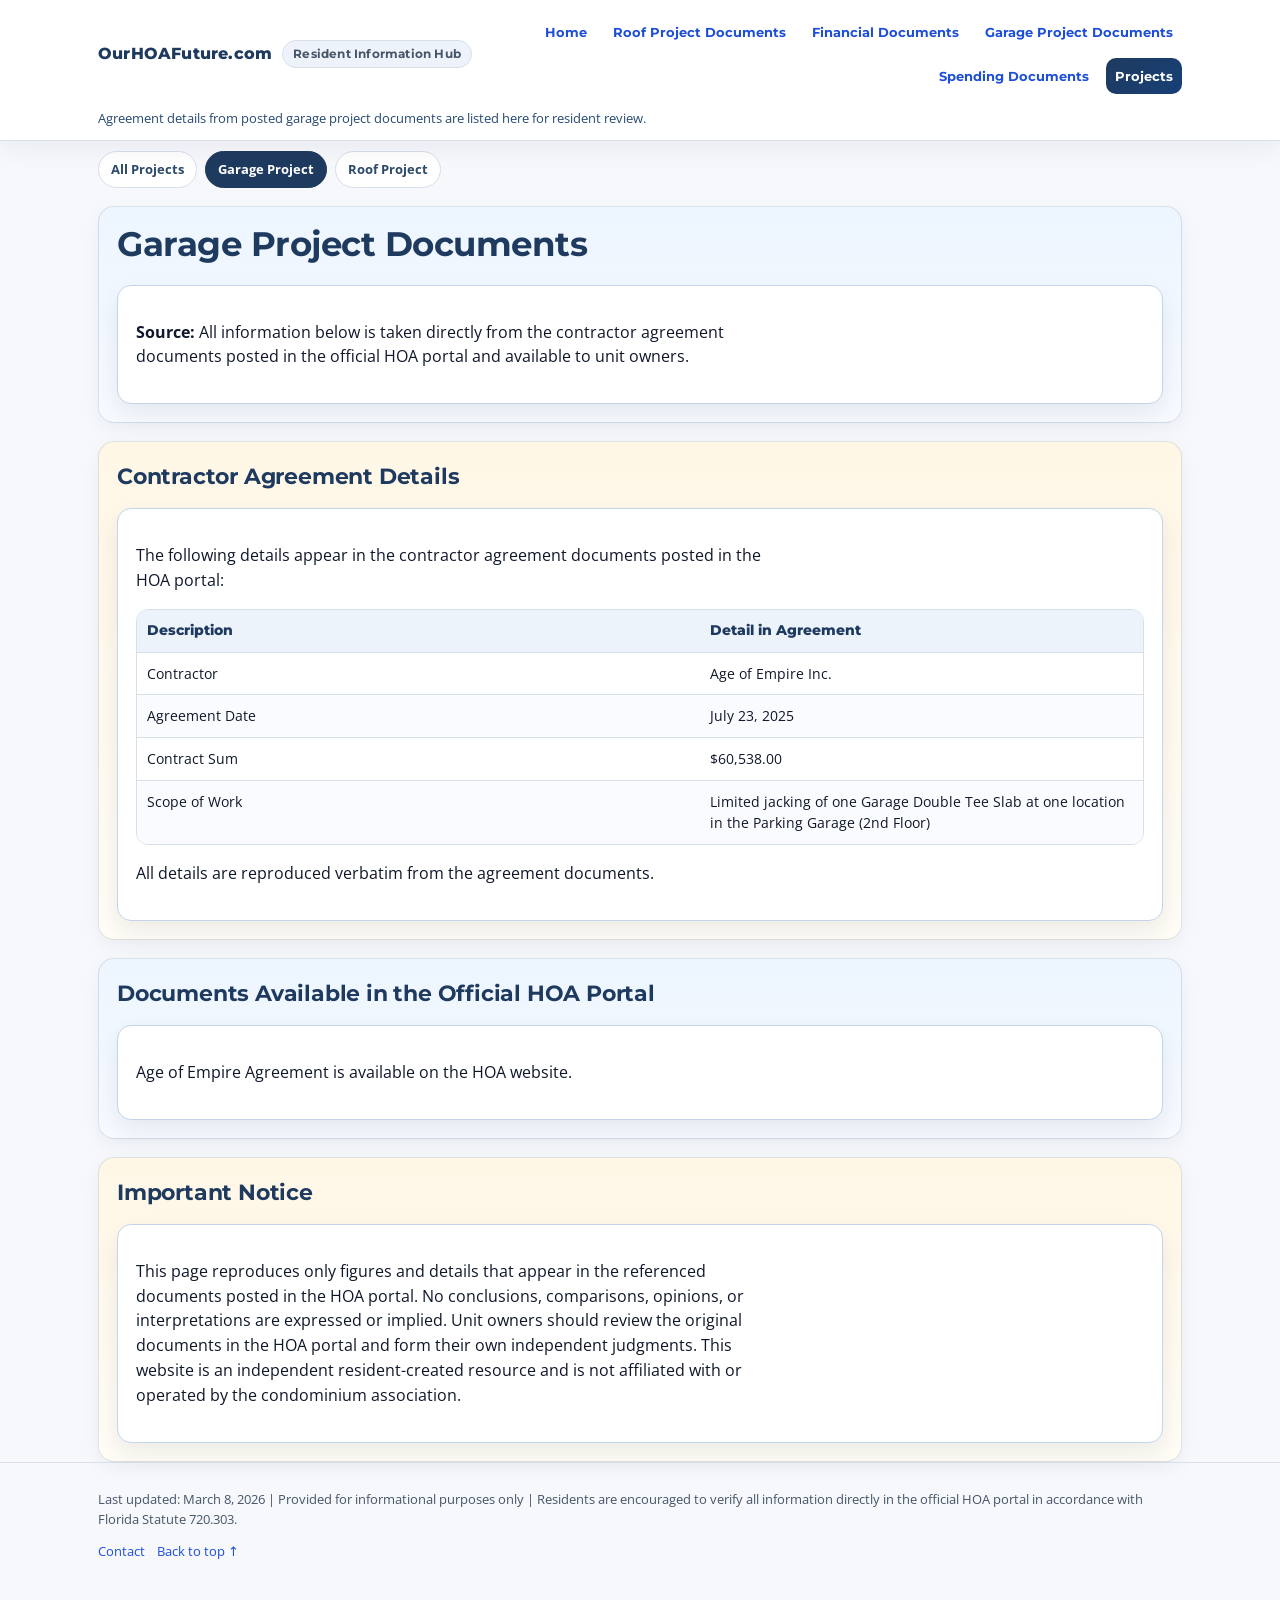
==== commit 87fbd0d8: "refactor(site): remove documents and photos pages" ====
--- a/garage-project.html
+++ b/garage-project.html
@@ -30,11 +30,11 @@
       </div>
       <nav>
         <a href="index.html">Home</a>
+        <a href="pages/roof-project.html">Roof Project Documents</a>
+        <a href="pages/financial.html">Financial Documents</a>
+        <a href="garage-project.html">Garage Project Documents</a>
+        <a href="pages/spending.html">Spending Documents</a>
         <a class="active" href="pages/projects.html">Projects</a>
-        <a href="pages/spending.html">Spending</a>
-        <a href="pages/documents.html">Documents</a>
-        <a href="pages/photos.html">Photos</a>
-        <a href="pages/faq.html">FAQ</a>
       </nav>
     </div>
     <div class="context-ribbon">Agreement details from posted garage project documents are listed here for resident review.</div>
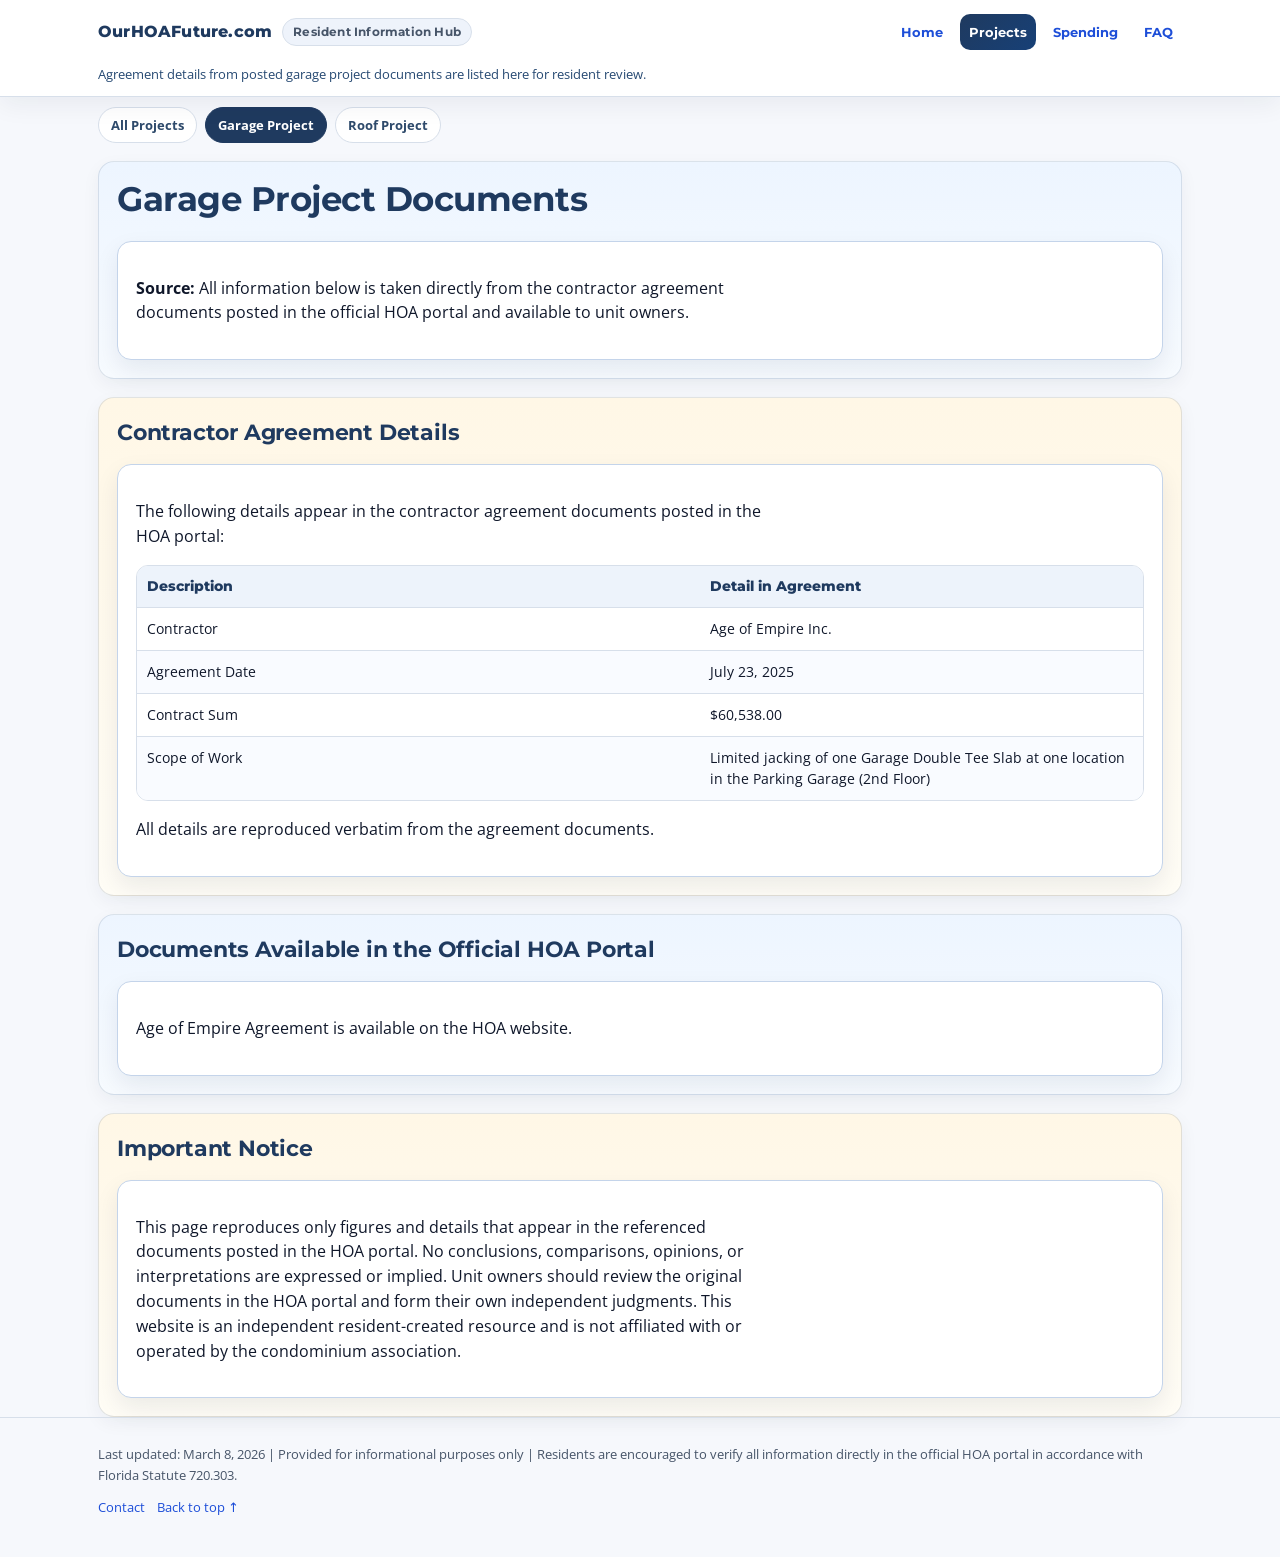
==== commit dcd92ff2: "fix(nav): simplify top menu across core pages" ====
--- a/garage-project.html
+++ b/garage-project.html
@@ -30,11 +30,9 @@
       </div>
       <nav>
         <a href="index.html">Home</a>
-        <a href="pages/roof-project.html">Roof Project Documents</a>
-        <a href="pages/financial.html">Financial Documents</a>
-        <a href="garage-project.html">Garage Project Documents</a>
-        <a href="pages/spending.html">Spending Documents</a>
         <a class="active" href="pages/projects.html">Projects</a>
+        <a href="pages/spending.html">Spending</a>
+        <a href="pages/faq.html">FAQ</a>
       </nav>
     </div>
     <div class="context-ribbon">Agreement details from posted garage project documents are listed here for resident review.</div>
